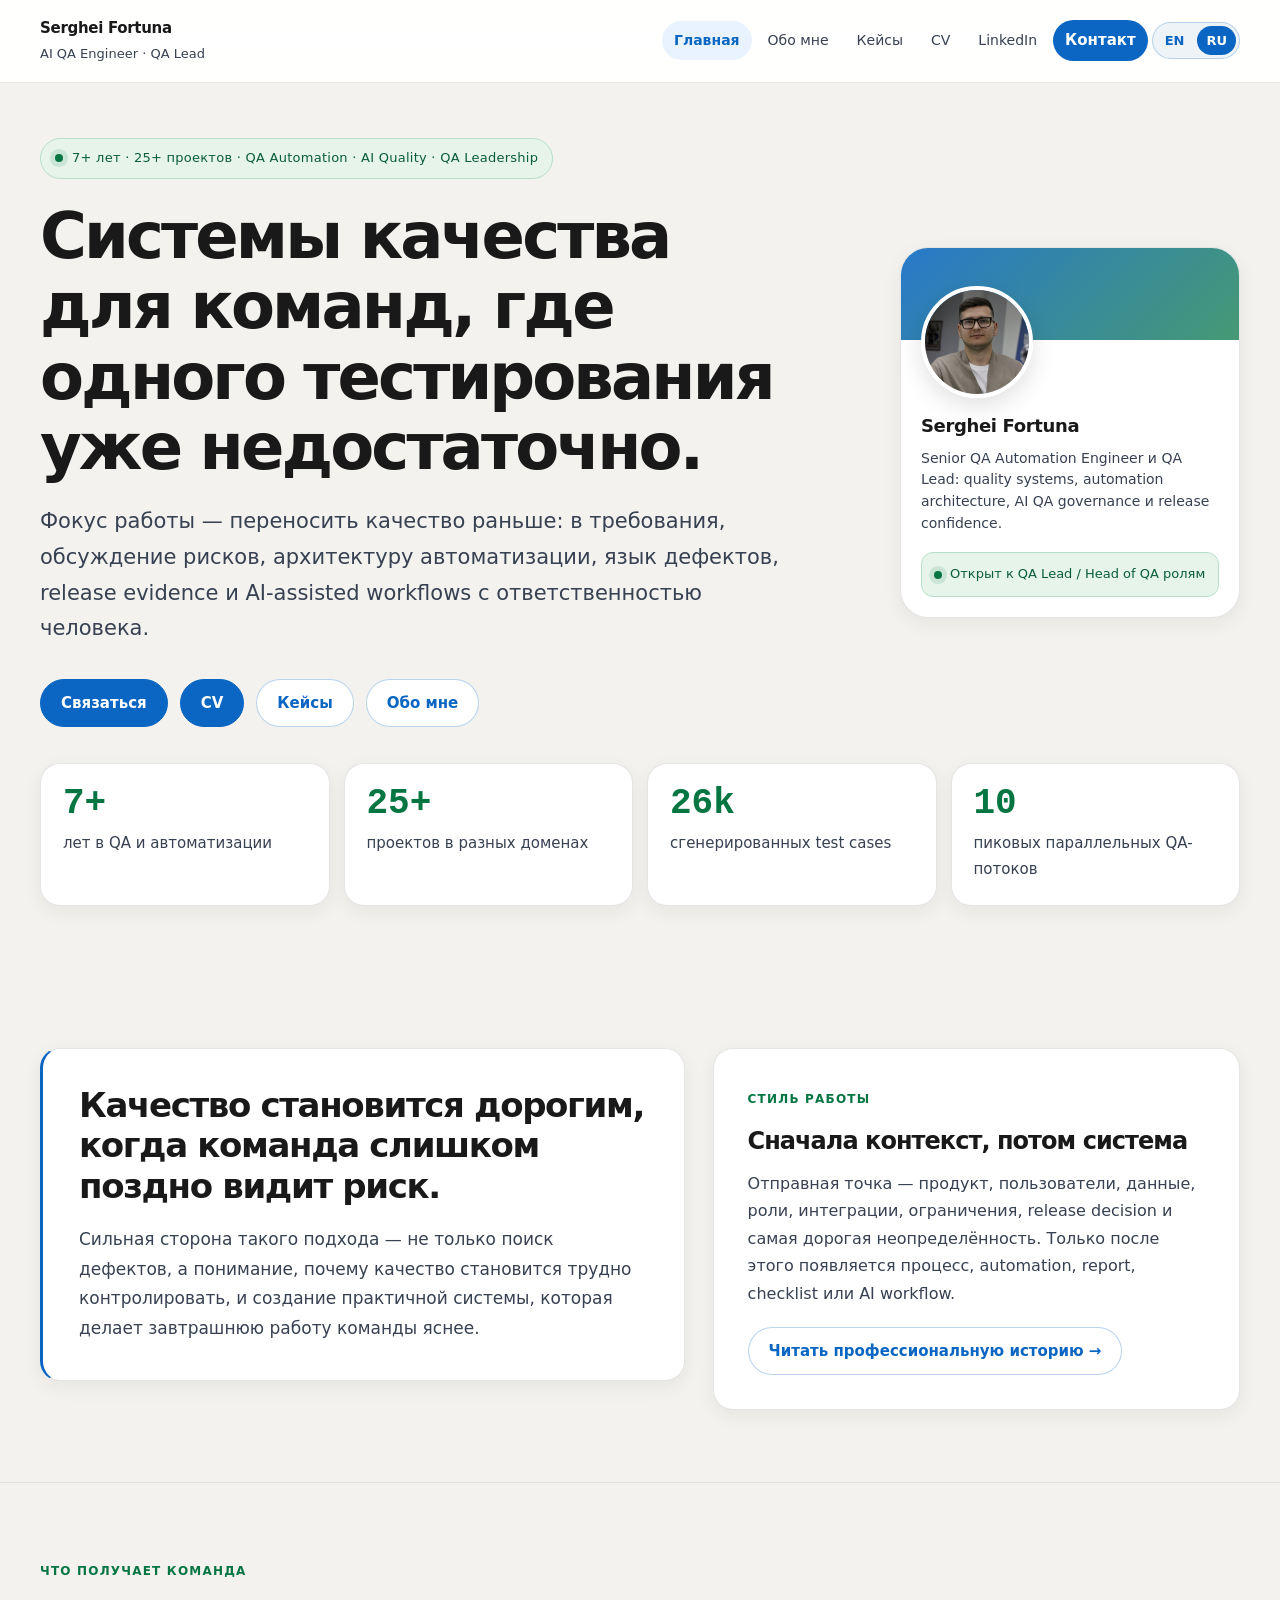
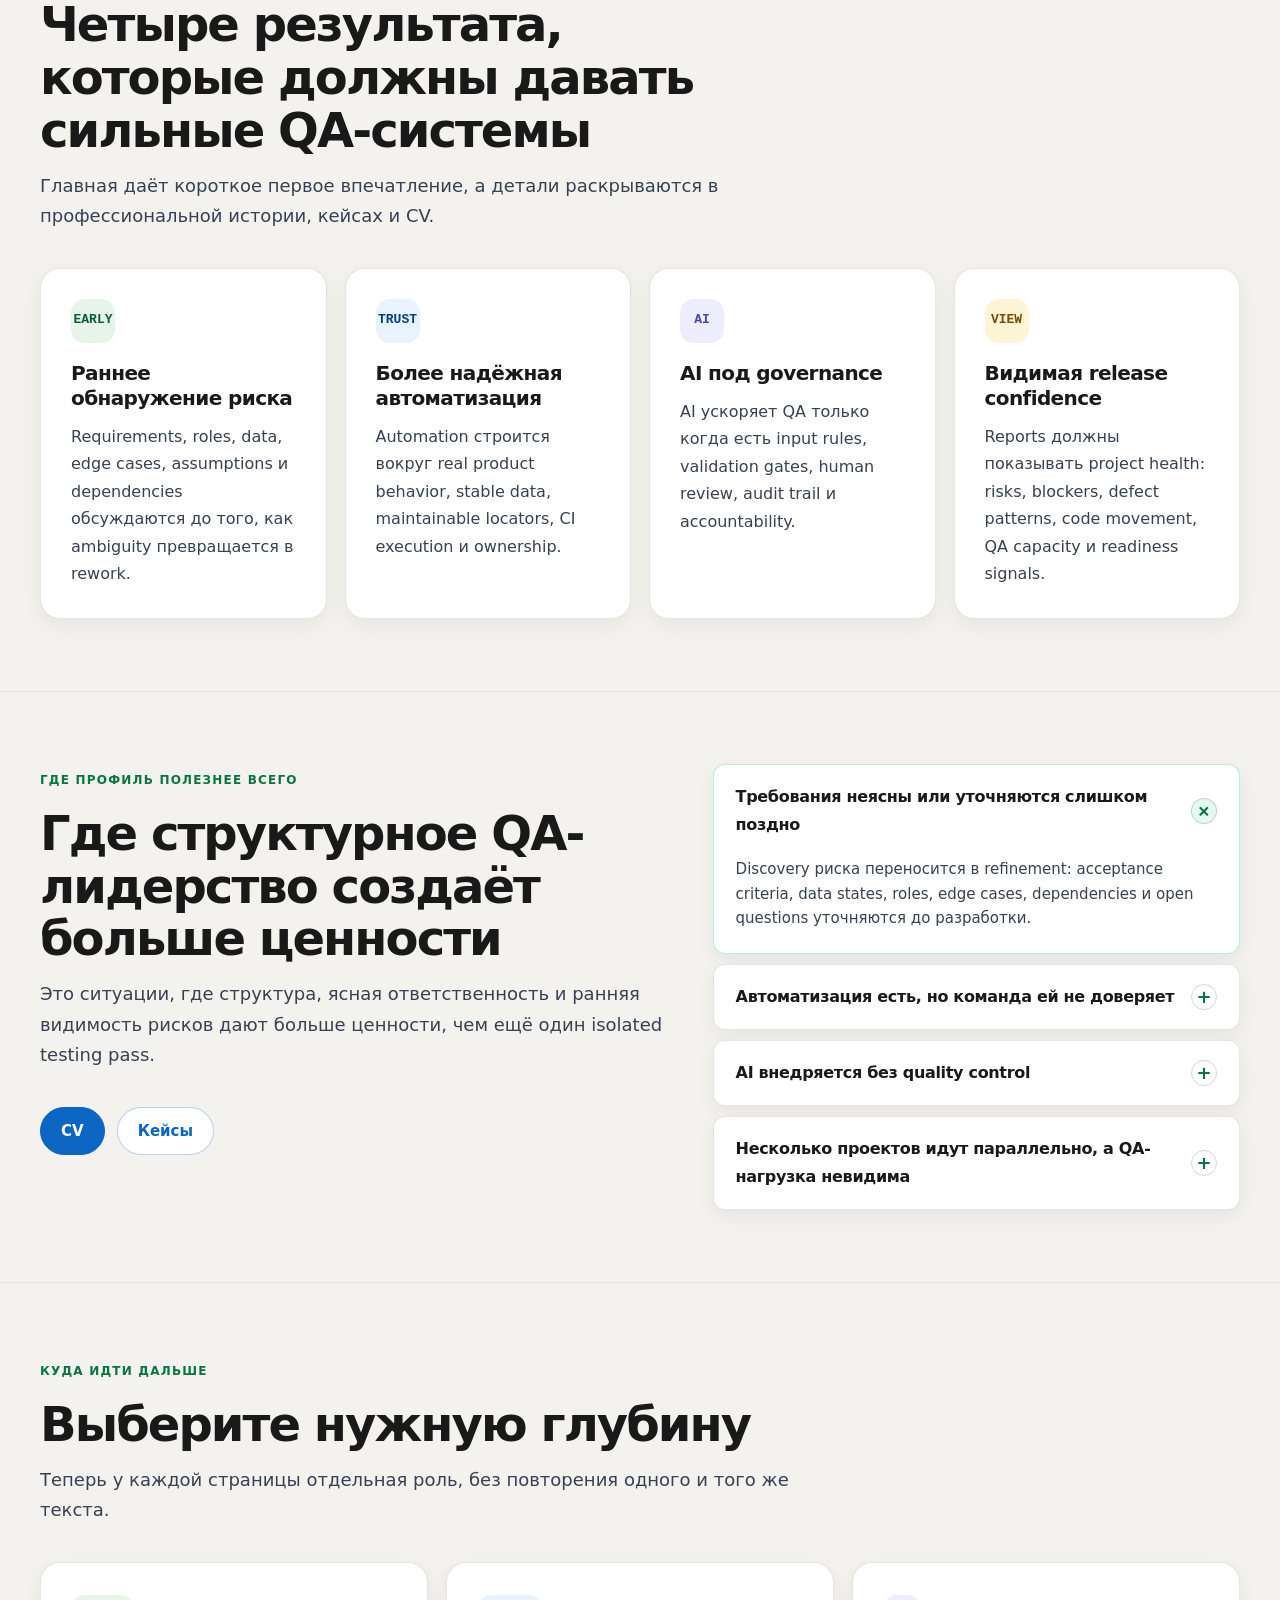
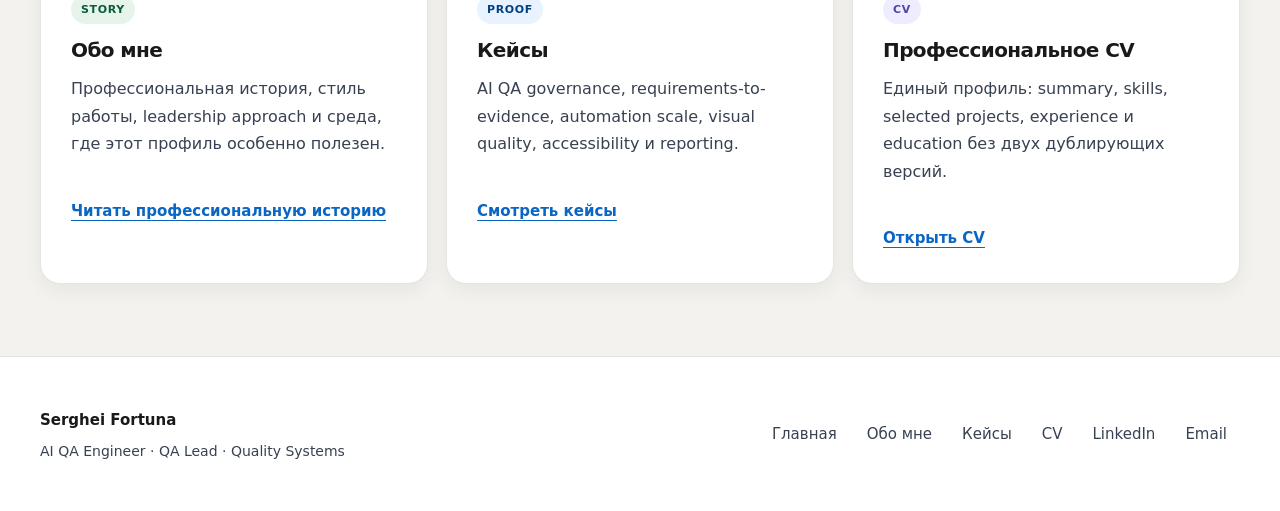
==== docs/ru/index.html @ b63b80f4 "Update portfolio tone and localization Co-authored-by: Cursor <cursoragent@cursor.com>" ====
<!doctype html>
<html lang="ru">
<head>
  <meta charset="utf-8">
  <meta name="viewport" content="width=device-width, initial-scale=1">
  <title>Сергей Фортуна — QA Systems, Automation & AI Quality</title>
  <meta name="description" content="Senior QA Engineer и QA Lead, который строит системы качества: требования, автоматизация, AI QA governance и release confidence.">
  <link rel="canonical" href="https://kiritoqa.github.io/sf_kit/ru/">
  <link rel="alternate" hreflang="en" href="https://kiritoqa.github.io/sf_kit/">
  <link rel="alternate" hreflang="ru" href="https://kiritoqa.github.io/sf_kit/ru/">
  <link rel="alternate" hreflang="x-default" href="https://kiritoqa.github.io/sf_kit/">
  <link rel="stylesheet" href="../styles.css">
</head>
<body>

<nav class="nav">
  <div class="wrap nav-inner">
    <a class="brand" href="index.html">
      <strong>Serghei Fortuna</strong>
      <span>AI QA Engineer · QA Lead</span>
    </a>
    <div class="nav-links">
      <a href="index.html" class="active">Главная</a>
      <a href="about.html">Обо мне</a>
      <a href="evidence.html">Кейсы</a>
      <a href="cv.html">CV</a>
      <a href="https://www.linkedin.com/in/sergey-fortuna-11864a1a2" target="_blank" rel="noopener">LinkedIn</a>
      <a href="about.html#contact" class="nav-cta">Контакт</a>
      <span class="language-switch" aria-label="Language switch"><a href="../index.html">EN</a><span class="active-lang">RU</span></span>
    </div>
  </div>
</nav>

<main>
  <header class="hero">
    <div class="wrap hero-grid">
      <div>
        <div class="eyebrow"><span class="dot"></span>7+ лет · 25+ проектов · QA Automation · AI Quality · QA Leadership</div>
        <h1>Системы качества для команд, где одного тестирования уже недостаточно.</h1>
        <p class="lead">Фокус работы — переносить качество раньше: в требования, обсуждение рисков, архитектуру автоматизации, язык дефектов, release evidence и AI-assisted workflows с ответственностью человека.</p>
        <div class="hero-actions">
          <a class="btn btn-primary" href="about.html#contact">Связаться</a>
          <a class="btn btn-sky" href="cv.html">CV</a>
          <a class="btn" href="evidence.html">Кейсы</a>
          <a class="btn" href="about.html">Обо мне</a>
        </div>
      </div>
      <aside>
        <div class="profile-card">
          <img src="../assets/profile.png" alt="Serghei Fortuna — QA Lead">
          <div class="profile-meta">
            <strong>Serghei Fortuna</strong>
            <p>Senior QA Automation Engineer и QA Lead: quality systems, automation architecture, AI QA governance и release confidence.</p>
            <div class="profile-availability"><span class="dot"></span>Открыт к QA Lead / Head of QA ролям</div>
          </div>
        </div>
      </aside>
    </div>
    <div class="wrap metrics-bar" aria-label="Career facts">
      <div class="metric"><div class="metric-num">7+</div><div class="metric-label">лет в QA и автоматизации</div></div>
      <div class="metric"><div class="metric-num">25+</div><div class="metric-label">проектов в разных доменах</div></div>
      <div class="metric"><div class="metric-num">26k</div><div class="metric-label">сгенерированных test cases</div></div>
      <div class="metric"><div class="metric-num">10</div><div class="metric-label">пиковых параллельных QA-потоков</div></div>
    </div>
  </header>

  <section>
    <div class="wrap two-col">
      <div class="quote-block">
        <p class="quote-text">Качество становится дорогим, когда команда слишком поздно видит риск.</p>
        <p class="quote-sub">Сильная сторона такого подхода — не только поиск дефектов, а понимание, почему качество становится трудно контролировать, и создание практичной системы, которая делает завтрашнюю работу команды яснее.</p>
      </div>
      <div class="panel">
        <div class="section-label">Стиль работы</div>
        <h3>Сначала контекст, потом система</h3>
        <p>Отправная точка — продукт, пользователи, данные, роли, интеграции, ограничения, release decision и самая дорогая неопределённость. Только после этого появляется процесс, automation, report, checklist или AI workflow.</p>
        <div style="margin-top:20px"><a class="btn btn-ghost" href="about.html">Читать профессиональную историю →</a></div>
      </div>
    </div>
  </section>

  <section>
    <div class="wrap">
      <div class="section-head"><div class="section-label">Что получает команда</div><h2>Четыре результата, которые должны давать сильные QA-системы</h2><p>Главная даёт короткое первое впечатление, а детали раскрываются в профессиональной истории, кейсах и CV.</p></div>
      <div class="grid-4">
        <article class="card"><div class="card-icon icon-green">EARLY</div><h3>Раннее обнаружение риска</h3><p>Requirements, roles, data, edge cases, assumptions и dependencies обсуждаются до того, как ambiguity превращается в rework.</p></article>
        <article class="card"><div class="card-icon icon-sky">TRUST</div><h3>Более надёжная автоматизация</h3><p>Automation строится вокруг real product behavior, stable data, maintainable locators, CI execution и ownership.</p></article>
        <article class="card"><div class="card-icon icon-violet">AI</div><h3>AI под governance</h3><p>AI ускоряет QA только когда есть input rules, validation gates, human review, audit trail и accountability.</p></article>
        <article class="card"><div class="card-icon icon-amber">VIEW</div><h3>Видимая release confidence</h3><p>Reports должны показывать project health: risks, blockers, defect patterns, code movement, QA capacity и readiness signals.</p></article>
      </div>
    </div>
  </section>

  <section>
    <div class="wrap two-col">
      <div><div class="section-head"><div class="section-label">Где профиль полезнее всего</div><h2>Где структурное QA-лидерство создаёт больше ценности</h2><p>Это ситуации, где структура, ясная ответственность и ранняя видимость рисков дают больше ценности, чем ещё один isolated testing pass.</p></div><div class="hero-actions"><a class="btn btn-primary" href="cv.html">CV</a><a class="btn" href="evidence.html">Кейсы</a></div></div>
      <div class="accordion">
        <div class="accordion-item open"><button class="accordion-trigger" type="button"><span>Требования неясны или уточняются слишком поздно</span><span class="acc-icon">+</span></button><div class="accordion-content">Discovery риска переносится в refinement: acceptance criteria, data states, roles, edge cases, dependencies и open questions уточняются до разработки.</div></div>
        <div class="accordion-item"><button class="accordion-trigger" type="button"><span>Автоматизация есть, но команда ей не доверяет</span><span class="acc-icon">+</span></button><div class="accordion-content">Анализируются architecture, locators, data, environments, CI, failure triage, ownership и связь тестов с реальным поведением продукта.</div></div>
        <div class="accordion-item"><button class="accordion-trigger" type="button"><span>AI внедряется без quality control</span><span class="acc-icon">+</span></button><div class="accordion-content">Вокруг AI-generated QA artifacts добавляются input rules, validation gates, prompt patterns, human review, escalation rules и ownership.</div></div>
        <div class="accordion-item"><button class="accordion-trigger" type="button"><span>Несколько проектов идут параллельно, а QA-нагрузка невидима</span><span class="acc-icon">+</span></button><div class="accordion-content">Agency и multi-project environments сформировали подход к workload visibility, shared standards, reporting и risk prioritization.</div></div>
      </div>
    </div>
  </section>

  <section>
    <div class="wrap">
      <div class="section-head"><div class="section-label">Куда идти дальше</div><h2>Выберите нужную глубину</h2><p>Теперь у каждой страницы отдельная роль, без повторения одного и того же текста.</p></div>
      <div class="grid-3">
        <article class="card"><div class="tag tag-green" style="margin-bottom:14px">Story</div><h3>Обо мне</h3><p>Профессиональная история, стиль работы, leadership approach и среда, где этот профиль особенно полезен.</p><div style="margin-top:18px"><a class="text-link" href="about.html">Читать профессиональную историю</a></div></article>
        <article class="card"><div class="tag tag-sky" style="margin-bottom:14px">Proof</div><h3>Кейсы</h3><p>AI QA governance, requirements-to-evidence, automation scale, visual quality, accessibility и reporting.</p><div style="margin-top:18px"><a class="text-link" href="evidence.html">Смотреть кейсы</a></div></article>
        <article class="card"><div class="tag tag-violet" style="margin-bottom:14px">CV</div><h3>Профессиональное CV</h3><p>Единый профиль: summary, skills, selected projects, experience и education без двух дублирующих версий.</p><div style="margin-top:18px"><a class="text-link" href="cv.html">Открыть CV</a></div></article>
      </div>
    </div>
  </section>
</main>


<footer class="footer">
  <div class="wrap footer-inner">
    <div class="footer-brand"><strong>Serghei Fortuna</strong><p>AI QA Engineer · QA Lead · Quality Systems</p></div>
    <nav class="footer-links">
      <a href="index.html">Главная</a>
      <a href="about.html">Обо мне</a>
      <a href="evidence.html">Кейсы</a>
      <a href="cv.html">CV</a>
      <a href="https://www.linkedin.com/in/sergey-fortuna-11864a1a2" target="_blank" rel="noopener">LinkedIn</a>
      <a href="about.html#contact">Email</a>
    </nav>
  </div>
</footer>

<script src="../site.js"></script>
</body>
</html>
---- docs/styles.css ----
/* ============================================================
   Design System — Serghei Fortuna QA Portfolio
   Palette: Deep navy · Emerald (quality) · Sky (automation)
            Violet (AI) · Amber (risk)
   ============================================================ */

:root {
  --bg:          #060c18;
  --surface-0:   #090f1c;
  --surface-1:   #0d1526;
  --surface-2:   #121d32;
  --surface-3:   #192740;
  --surface-card: rgba(13,21,38,0.7);

  --text:        #f8fafc;
  --text-2:      #cbd5e1;
  --text-3:      #e2e8f0;

  --green:       #34d399;
  --green-glow:  rgba(16,185,129,.18);
  --sky:         #67d5ff;
  --sky-glow:    rgba(56,189,248,.14);
  --violet:      #a5b4fc;
  --violet-glow: rgba(129,140,248,.14);
  --amber:       #fcd34d;

  --border:      rgba(255,255,255,.07);
  --border-2:    rgba(255,255,255,.13);
  --border-3:    rgba(255,255,255,.22);

  --max:    1200px;
  --r:      20px;
  --r-sm:   12px;
  --r-xs:   8px;
  --shadow: 0 24px 80px rgba(0,0,0,.4);
  --shadow-sm: 0 8px 32px rgba(0,0,0,.28);

  --font: Inter, ui-sans-serif, system-ui, -apple-system, BlinkMacSystemFont, 'Segoe UI', sans-serif;
  --mono: 'JetBrains Mono', 'Fira Code', 'Cascadia Code', ui-monospace, monospace;
}

/* ─── Reset ──────────────────────────────────────────────── */
*, *::before, *::after { box-sizing: border-box; }
html { scroll-behavior: smooth; }

body {
  margin: 0;
  font-family: var(--font);
  font-size: 17px;
  line-height: 1.75;
  color: var(--text);
  background:
    radial-gradient(ellipse 80% 50% at 0% 0%, rgba(16,185,129,.1) 0%, transparent 60%),
    radial-gradient(ellipse 60% 40% at 100% 10%, rgba(56,189,248,.08) 0%, transparent 55%),
    radial-gradient(ellipse 50% 50% at 50% 100%, rgba(129,140,248,.06) 0%, transparent 50%),
    var(--bg);
  background-attachment: fixed;
}

a { color: inherit; text-decoration: none; }
a:focus-visible, button:focus-visible { outline: 3px solid var(--sky); outline-offset: 3px; }
button, input, textarea { font: inherit; }
img { display: block; max-width: 100%; }
p { margin: 0; }

/* ─── Layout ─────────────────────────────────────────────── */
.wrap {
  width: min(100% - 40px, var(--max));
  margin: 0 auto;
}

/* ─── Nav ────────────────────────────────────────────────── */
.nav {
  position: sticky;
  top: 0;
  z-index: 200;
  border-bottom: 1px solid var(--border);
  background: rgba(6,12,24,.82);
  backdrop-filter: blur(20px);
  -webkit-backdrop-filter: blur(20px);
}
.nav-inner {
  display: flex;
  align-items: center;
  justify-content: space-between;
  gap: 20px;
  padding: 15px 0;
}
.brand { display: grid; gap: 2px; }
.brand strong { font-size: 15px; letter-spacing: -.02em; }
.brand span { color: var(--text-2); font-size: 13px; }

.nav-links {
  display: flex;
  align-items: center;
  flex-wrap: wrap;
  gap: 4px;
  font-size: 14px;
}
.nav-links a {
  padding: 7px 12px;
  border-radius: 999px;
  color: var(--text-2);
  transition: color .15s, background .15s;
}
.nav-links a:hover { color: var(--text); background: rgba(255,255,255,.06); }
.nav-links a.active { color: var(--text); background: rgba(255,255,255,.08); }
.nav-links a.nav-cta,
.nav-links a.nav-cta:visited {
  color: #03110c;
  background: var(--green);
}
.nav-links a.nav-cta:hover {
  color: #03110c;
  background: #6ee7b7;
}
.nav-cta {
  padding: 8px 16px;
  border-radius: 999px;
  color: #03110c;
  background: var(--green);
  font-weight: 700;
  font-size: 15px;
  transition: opacity .15s, transform .15s;
}
.nav-cta:hover { transform: translateY(-1px); }

/* ─── Hero ───────────────────────────────────────────────── */
.hero { padding: 80px 0 70px; }
.hero-grid {
  display: grid;
  grid-template-columns: 1fr 340px;
  gap: 48px;
  align-items: start;
}
.eyebrow {
  display: inline-flex;
  align-items: center;
  gap: 9px;
  margin-bottom: 22px;
  padding: 8px 14px;
  border: 1px solid rgba(16,185,129,.28);
  border-radius: 999px;
  color: #a7f3d0;
  background: rgba(16,185,129,.08);
  font-size: 13px;
  letter-spacing: .02em;
}
.dot {
  width: 8px;
  height: 8px;
  border-radius: 50%;
  background: var(--green);
  box-shadow: 0 0 0 5px rgba(16,185,129,.18);
  flex-shrink: 0;
}

h1, h2, h3, h4 { margin: 0; line-height: 1.1; letter-spacing: -.04em; }
h1 { font-size: clamp(42px, 5vw, 68px); max-width: 820px; text-wrap: balance; }
h2 { font-size: clamp(32px, 4vw, 48px); text-wrap: balance; }
h3 { font-size: 24px; text-wrap: balance; }
h4 { font-size: 16px; letter-spacing: -.01em; }

.lead {
  margin-top: 22px;
  color: #dbe6f6;
  font-size: clamp(18px, 1.8vw, 21px);
  max-width: 760px;
  line-height: 1.7;
}

.hero-actions {
  display: flex;
  flex-wrap: wrap;
  gap: 12px;
  margin-top: 32px;
}

/* ─── Buttons ────────────────────────────────────────────── */
.btn {
  display: inline-flex;
  align-items: center;
  justify-content: center;
  gap: 8px;
  min-height: 48px;
  padding: 0 20px;
  border: 1px solid var(--border-2);
  border-radius: 999px;
  color: var(--text);
  background: rgba(255,255,255,.05);
  cursor: pointer;
  font-weight: 700;
  font-size: 15px;
  transition: transform .18s, border-color .18s, background .18s;
}
.btn:hover { transform: translateY(-1px); border-color: var(--border-3); }
.btn-primary {
  color: var(--bg);
  border-color: transparent;
  background: var(--green);
}
.btn-primary:hover { background: #0fa374; }
.btn-sky {
  color: var(--bg);
  border-color: transparent;
  background: var(--sky);
}
.btn-sky:hover { background: #2cb6f0; }
.btn-ghost { background: transparent; }

/* ─── Profile card ───────────────────────────────────────── */
.profile-card {
  position: relative;
  padding: 14px;
  border: 1px solid var(--border-2);
  border-radius: 28px;
  background: linear-gradient(160deg, rgba(16,185,129,.1), rgba(56,189,248,.06));
  box-shadow: var(--shadow);
}
.profile-card img {
  width: 100%;
  aspect-ratio: 1 / 1.08;
  object-fit: cover;
  border-radius: 20px;
  filter: saturate(.92) contrast(1.03);
}
.profile-meta {
  padding: 16px 4px 4px;
  display: grid;
  gap: 6px;
}
.profile-meta strong { font-size: 18px; letter-spacing: -.02em; }
.profile-meta p { color: var(--text-2); font-size: 14px; line-height: 1.55; }
.profile-availability {
  display: flex;
  align-items: center;
  gap: 8px;
  margin-top: 12px;
  padding: 10px 12px;
  border: 1px solid rgba(16,185,129,.22);
  border-radius: var(--r-sm);
  background: rgba(16,185,129,.07);
  color: #a7f3d0;
  font-size: 13px;
}

/* ─── Metrics ────────────────────────────────────────────── */
.metrics-bar {
  display: grid;
  grid-template-columns: repeat(4, 1fr);
  gap: 14px;
  margin-top: 52px;
}
.metric {
  padding: 22px;
  border: 1px solid var(--border);
  border-radius: var(--r);
  background: var(--surface-card);
  backdrop-filter: blur(8px);
}
.metric-num {
  font-family: var(--mono);
  font-size: 36px;
  line-height: 1;
  color: var(--green);
  font-weight: 700;
}
.metric-label {
  margin-top: 8px;
  color: var(--text-2);
  font-size: 15px;
}

/* ─── Sections ───────────────────────────────────────────── */
.section { padding: 80px 0; border-top: 1px solid var(--border); }
.section-head { max-width: 820px; margin-bottom: 36px; }
.section-head h2 { margin-bottom: 14px; }
.section-head p { color: #d7e0f0; font-size: 18px; line-height: 1.7; max-width: 760px; }

.section-label {
  display: inline-flex;
  align-items: center;
  gap: 7px;
  margin-bottom: 16px;
  font-size: 12px;
  font-weight: 800;
  letter-spacing: .1em;
  text-transform: uppercase;
  color: var(--green);
}

/* ─── Cards ──────────────────────────────────────────────── */
.card {
  padding: 30px;
  border: 1px solid rgba(255,255,255,.11);
  border-radius: var(--r);
  background: linear-gradient(180deg, rgba(255,255,255,.075), rgba(255,255,255,.04));
  transition: border-color .2s, transform .2s;
}
.card:hover { border-color: var(--border-2); transform: translateY(-2px); }
.card-icon {
  width: 44px;
  height: 44px;
  border-radius: 14px;
  display: grid;
  place-items: center;
  font-family: var(--mono);
  font-size: 13px;
  font-weight: 800;
  margin-bottom: 18px;
}
.icon-green { background: rgba(16,185,129,.15); color: var(--green); }
.icon-sky   { background: rgba(56,189,248,.15); color: var(--sky); }
.icon-violet{ background: rgba(129,140,248,.15); color: var(--violet); }
.icon-amber { background: rgba(251,191,36,.15);  color: var(--amber); }

.card h3 { font-size: 20px; letter-spacing: -.03em; margin-bottom: 12px; }
.card p  { color: var(--text-2); font-size: 15px; line-height: 1.6; }

/* ─── Grid helpers ───────────────────────────────────────── */
.grid-2 { display: grid; grid-template-columns: repeat(2,1fr); gap: 18px; }
.grid-3 { display: grid; grid-template-columns: repeat(3,1fr); gap: 18px; }
.grid-4 { display: grid; grid-template-columns: repeat(4,1fr); gap: 18px; }
.two-col { display: grid; grid-template-columns: 1.1fr .9fr; gap: 28px; align-items: start; }

/* ─── Tags ───────────────────────────────────────────────── */
.tag {
  display: inline-flex;
  padding: 5px 10px;
  border-radius: 999px;
  font-size: 11px;
  font-weight: 800;
  letter-spacing: .06em;
  text-transform: uppercase;
}
.tag-green  { background: rgba(16,185,129,.15);  color: #6ee7b7; }
.tag-sky    { background: rgba(56,189,248,.15);   color: #bae6fd; }
.tag-violet { background: rgba(129,140,248,.15);  color: #c7d2fe; }
.tag-amber  { background: rgba(251,191,36,.15);   color: #fde68a; }
.tag-muted  { background: rgba(255,255,255,.08);  color: var(--text-2); }

/* ─── Score badge ────────────────────────────────────────── */
.score {
  font-family: var(--mono);
  font-size: 12px;
  font-weight: 800;
  padding: 4px 10px;
  border-radius: 999px;
  background: rgba(16,185,129,.12);
  color: var(--green);
}

/* ─── Evidence cards ─────────────────────────────────────── */
#ev-grid {
  grid-template-columns: minmax(0, 920px);
  justify-content: center;
}

.ev-card {
  padding: 34px;
  border: 1px solid rgba(255,255,255,.12);
  border-radius: var(--r);
  background: #0b1425;
  box-shadow: var(--shadow-sm);
  display: flex;
  flex-direction: column;
  gap: 0;
  transition: border-color .2s, box-shadow .2s;
}
.ev-card > p, .ev-card .ev-block { max-width: 72ch; }
.ev-card:hover { border-color: rgba(16,185,129,.3); box-shadow: 0 12px 48px rgba(16,185,129,.08); }
.ev-card-top { display: flex; align-items: center; justify-content: space-between; gap: 12px; margin-bottom: 16px; }
.ev-card h3 { font-size: 26px; margin-bottom: 12px; letter-spacing: -.035em; line-height: 1.2; }
.ev-block { margin-top: 18px; padding-top: 18px; border-top: 1px solid var(--border); }
.ev-block-label {
  font-size: 12px;
  font-weight: 800;
  letter-spacing: .06em;
  text-transform: uppercase;
  color: var(--text-3);
  margin-bottom: 10px;
}
.ev-block p { color: #d1d9e8; font-size: 16px; line-height: 1.78; max-width: 68ch; }


.case-teaser {
  min-height: auto;
}
.case-teaser p {
  color: #d1d9e8;
  font-size: 16px;
  line-height: 1.72;
  max-width: 62ch;
}
.text-link {
  display: inline-flex;
  width: fit-content;
  margin-top: 22px;
  color: #a7f3d0;
  font-weight: 800;
  font-size: 15px;
  text-decoration: underline;
  text-underline-offset: 4px;
}
.text-link:hover {
  color: #d1fae5;
}

/* ─── Accordion ──────────────────────────────────────────── */
.accordion { display: grid; gap: 10px; }
.accordion-item {
  border: 1px solid var(--border);
  border-radius: var(--r-sm);
  background: rgba(255,255,255,.03);
  overflow: hidden;
  transition: border-color .2s;
}
.accordion-item.open { border-color: rgba(16,185,129,.28); }
.accordion-trigger {
  display: flex;
  width: 100%;
  align-items: center;
  justify-content: space-between;
  gap: 16px;
  padding: 18px 22px;
  border: 0;
  color: var(--text);
  background: transparent;
  cursor: pointer;
  text-align: left;
  font-size: 16px;
  font-weight: 700;
  letter-spacing: -.02em;
}
.accordion-trigger .acc-icon {
  width: 26px;
  height: 26px;
  border-radius: 50%;
  border: 1px solid var(--border-2);
  display: grid;
  place-items: center;
  color: var(--green);
  font-size: 18px;
  line-height: 1;
  flex-shrink: 0;
  transition: transform .25s, background .2s;
}
.accordion-item.open .acc-icon { transform: rotate(45deg); background: rgba(16,185,129,.1); }
.accordion-content {
  display: none;
  padding: 0 22px 22px;
  color: var(--text-2);
  font-size: 15px;
  line-height: 1.65;
}
.accordion-item.open .accordion-content { display: block; }
.acc-blocks { display: grid; gap: 12px; margin-top: 4px; }
.acc-block {
  padding: 16px;
  border: 1px solid var(--border);
  border-radius: var(--r-xs);
  background: rgba(255,255,255,.025);
}
.acc-block-title {
  font-weight: 700;
  font-size: 15px;
  color: var(--text);
  margin-bottom: 6px;
}
.acc-block-score {
  float: right;
  font-family: var(--mono);
  font-size: 12px;
  color: var(--green);
}
.acc-block p { font-size: 14px; color: var(--text-2); }

/* ─── Tabs ───────────────────────────────────────────────── */
.tab-row {
  display: flex;
  flex-wrap: wrap;
  gap: 8px;
  margin-bottom: 24px;
}
.tab-btn {
  padding: 10px 18px;
  border: 1px solid var(--border-2);
  border-radius: 999px;
  color: var(--text-2);
  background: rgba(255,255,255,.04);
  cursor: pointer;
  font-weight: 700;
  font-size: 15px;
  transition: all .18s;
}
.tab-btn.active, .tab-btn:hover { color: var(--bg); background: var(--green); border-color: transparent; }
.tab-panel { display: none; }
.tab-panel.active { display: block; }

/* ─── Filter ─────────────────────────────────────────────── */
.filter-row {
  display: flex;
  flex-wrap: wrap;
  gap: 8px;
  margin-bottom: 28px;
}
.filter-btn {
  padding: 8px 16px;
  border: 1px solid var(--border-2);
  border-radius: 999px;
  color: var(--text-2);
  background: transparent;
  cursor: pointer;
  font-size: 13px;
  font-weight: 700;
  transition: all .15s;
}
.filter-btn.active { color: var(--bg); background: var(--green); border-color: transparent; }
.filter-btn:hover { border-color: var(--border-3); color: var(--text); }

/* ─── Domain pills ───────────────────────────────────────── */
.domain-grid {
  display: flex;
  flex-wrap: wrap;
  gap: 10px;
}
.domain-pill {
  display: flex;
  align-items: center;
  gap: 8px;
  padding: 10px 16px;
  border: 1px solid var(--border-2);
  border-radius: 999px;
  font-size: 15px;
  font-weight: 700;
  transition: border-color .2s, background .2s;
  cursor: default;
}
.domain-pill:hover { border-color: rgba(16,185,129,.4); background: rgba(16,185,129,.06); }
.domain-dot { width: 8px; height: 8px; border-radius: 50%; flex-shrink: 0; }

/* ─── List ───────────────────────────────────────────────── */
.check-list { display: grid; gap: 13px; margin: 0; padding: 0; list-style: none; }
.check-list li {
  display: grid;
  grid-template-columns: 20px 1fr;
  gap: 10px;
  color: var(--text-2);
  font-size: 15px;
}
.chk { color: var(--green); font-weight: 900; line-height: 1.65; }

/* ─── Quote block ────────────────────────────────────────── */
.quote-block {
  padding: 36px;
  border: 1px solid var(--border-2);
  border-radius: var(--r);
  border-left: 3px solid var(--green);
  background: var(--surface-1);
}
.quote-text {
  font-size: clamp(22px, 2.8vw, 34px);
  font-weight: 800;
  line-height: 1.2;
  letter-spacing: -.04em;
  color: var(--text);
}
.quote-sub { margin-top: 18px; color: #d1d9e8; font-size: 17px; line-height: 1.75; }

/* ─── Panel ──────────────────────────────────────────────── */
.panel {
  padding: 34px;
  border: 1px solid rgba(255,255,255,.12);
  border-radius: var(--r);
  background: #0b1425;
}
.panel h2, .panel h3 { margin-bottom: 14px; }
.panel p { color: #d1d9e8; font-size: 16px; line-height: 1.75; }
.panel p + p { margin-top: 14px; }

/* ─── Timeline ───────────────────────────────────────────── */
.timeline { display: grid; gap: 12px; }
.timeline-item {
  display: grid;
  grid-template-columns: 110px 1fr;
  gap: 22px;
  padding: 20px;
  border: 1px solid var(--border);
  border-radius: var(--r-sm);
  background: rgba(255,255,255,.03);
}
.timeline-year {
  font-family: var(--mono);
  font-size: 13px;
  font-weight: 700;
  color: var(--green);
  padding-top: 2px;
}
.timeline-item h4 { margin-bottom: 6px; }
.timeline-item p { color: var(--text-2); font-size: 14px; line-height: 1.6; }

/* ─── CV-specific ────────────────────────────────────────── */
.cv-layout {
  display: grid;
  grid-template-columns: 280px 1fr;
  gap: 28px;
  align-items: start;
}
.side-panel {
  position: sticky;
  top: 90px;
  padding: 24px;
  border: 1px solid var(--border);
  border-radius: var(--r);
  background: var(--surface-1);
}
.side-panel h3 { margin-bottom: 16px; font-size: 18px; }
.cv-block {
  padding: 28px;
  border: 1px solid rgba(255,255,255,.10);
  border-radius: var(--r);
  background: rgba(255,255,255,.04);
  margin-bottom: 16px;
}
.cv-block:last-child { margin-bottom: 0; }
.cv-block h3 { font-size: 20px; margin-bottom: 14px; }
.cv-block h4 { font-size: 16px; margin-bottom: 10px; color: var(--sky); }
.cv-block p, .cv-block li { color: #d1d9e8; font-size: 16px; line-height: 1.75; }
.cv-block ul { margin: 10px 0 0; padding-left: 20px; }
.cv-block ul li + li { margin-top: 7px; }
.cv-block .job-meta {
  display: flex;
  align-items: center;
  gap: 12px;
  margin-bottom: 14px;
  font-size: 15px;
  color: var(--text-2);
}
.cv-block .job-meta span { background: rgba(255,255,255,.07); padding: 4px 10px; border-radius: 999px; }

/* ─── Tech stack pills ───────────────────────────────────── */
.stack-grid {
  display: flex;
  flex-wrap: wrap;
  gap: 8px;
  margin-top: 14px;
}
.stack-pill {
  padding: 6px 13px;
  border: 1px solid var(--border-2);
  border-radius: 999px;
  font-size: 13px;
  font-weight: 700;
  color: var(--text-2);
  background: rgba(255,255,255,.04);
}

/* ─── Highlight numbers ──────────────────────────────────── */
.hl { color: var(--green); font-family: var(--mono); font-weight: 800; }

/* ─── Modal ──────────────────────────────────────────────── */
.modal {
  position: fixed;
  inset: 0;
  z-index: 500;
  display: none;
  align-items: center;
  justify-content: center;
  padding: 24px;
  background: rgba(0,0,0,.72);
  backdrop-filter: blur(4px);
}
.modal.open { display: flex; }
.modal-card {
  width: min(720px, 100%);
  max-height: min(820px, 88vh);
  overflow: auto;
  padding: 32px;
  border: 1px solid var(--border-2);
  border-radius: 26px;
  background: var(--surface-2);
  box-shadow: var(--shadow);
}
.modal-top {
  display: flex;
  align-items: flex-start;
  justify-content: space-between;
  gap: 16px;
  margin-bottom: 20px;
}
.modal-close {
  width: 36px;
  height: 36px;
  border: 1px solid var(--border-2);
  border-radius: 50%;
  background: rgba(255,255,255,.06);
  color: var(--text);
  cursor: pointer;
  font-size: 18px;
  display: grid;
  place-items: center;
  flex-shrink: 0;
}

/* ─── Footer ─────────────────────────────────────────────── */
.footer {
  padding: 48px 0;
  border-top: 1px solid var(--border);
}
.footer-inner {
  display: flex;
  flex-wrap: wrap;
  align-items: center;
  justify-content: space-between;
  gap: 18px;
}
.footer-brand strong { font-size: 15px; }
.footer-brand p { color: var(--text-2); font-size: 14px; margin-top: 4px; }
.footer-links {
  display: flex;
  flex-wrap: wrap;
  gap: 4px;
}
.footer-links a {
  padding: 7px 13px;
  border-radius: 999px;
  color: #c4d0e5;
  font-size: 15px;
  transition: color .15s, background .15s;
}
.footer-links a:hover { color: var(--text); background: rgba(255,255,255,.06); }

/* ─── Page header (inner pages) ──────────────────────────── */
.page-hero { padding: 64px 0 52px; }
.page-hero h1 { font-size: clamp(36px, 5vw, 64px); }

/* ─── Responsive ─────────────────────────────────────────── */
@media (max-width: 960px) {
  .hero-grid, .two-col, .cv-layout { grid-template-columns: 1fr; }
  .profile-card { max-width: 380px; }
  .side-panel { position: static; }
  .metrics-bar, .grid-4 { grid-template-columns: repeat(2, 1fr); }
  .grid-3 { grid-template-columns: repeat(2, 1fr); }
}

@media (max-width: 640px) {
  .wrap { width: min(100% - 28px, var(--max)); }
  .hero { padding: 52px 0 52px; }
  .section { padding: 60px 0; }
  .metrics-bar, .grid-2, .grid-3, .grid-4 { grid-template-columns: 1fr; }
  .timeline-item { grid-template-columns: 1fr; gap: 8px; }
  .nav-inner { flex-direction: column; align-items: flex-start; gap: 10px; }
  .nav-links { gap: 2px; }
  h1 { letter-spacing: -.03em; }
}

@media print {
  .nav, .hero-actions, .footer { display: none; }
  body { background: #fff; color: #111; }
  .card, .panel, .ev-card, .cv-block { border-color: #ddd; background: #fff; box-shadow: none; }
  .text-2, .text-3, .card p, .panel p, .ev-block p, .check-list li { color: #444; }
}

/* ============================================================
   LinkedIn-Inspired Professional Theme
   Goal: profile-like trust, fast scanning, high readability.
   ============================================================ */

:root {
  --bg: #f3f2ef;
  --surface-0: #f3f2ef;
  --surface-1: #ffffff;
  --surface-2: #ffffff;
  --surface-3: #eef3f8;
  --surface-card: #ffffff;
  --text: #191919;
  --text-2: #4b5563;
  --text-3: #6b7280;
  --green: #057642;
  --sky: #0a66c2;
  --violet: #6b5bd6;
  --amber: #b7791f;
  --border: rgba(0, 0, 0, .10);
  --border-2: rgba(0, 0, 0, .16);
  --border-3: rgba(10, 102, 194, .35);
  --shadow: 0 14px 40px rgba(0, 0, 0, .08);
  --shadow-sm: 0 6px 20px rgba(0, 0, 0, .06);
}

body {
  color: var(--text);
  background: var(--bg);
  background-attachment: scroll;
}

a:focus-visible,
button:focus-visible {
  outline: 3px solid #0a66c2;
  outline-offset: 3px;
}

.nav {
  background: rgba(255, 255, 255, .94);
  border-bottom: 1px solid var(--border);
  box-shadow: 0 1px 0 rgba(0, 0, 0, .04);
}

.brand strong,
.footer-brand strong {
  color: var(--text);
}

.brand span,
.footer-brand p,
.nav-links a,
.footer-links a {
  color: #374151;
}

.nav-links a:hover,
.footer-links a:hover {
  color: #0a66c2;
  background: #eef3f8;
}

.nav-links a.active {
  color: #0a66c2;
  background: #e8f3ff;
  font-weight: 800;
}

.nav-links a.nav-cta,
.nav-links a.nav-cta:visited,
.nav-cta {
  color: #ffffff;
  background: #0a66c2;
  box-shadow: none;
}

.nav-links a.nav-cta:hover,
.nav-cta:hover {
  color: #ffffff;
  background: #004182;
}

.hero,
.page-hero {
  padding-top: 56px;
}

.eyebrow {
  color: #0a5c3d;
  background: #e6f4ea;
  border-color: #b7dfc8;
}

.dot {
  background: var(--green);
  box-shadow: 0 0 0 5px rgba(5, 118, 66, .12);
}

h1,
h2,
h3,
h4 {
  color: var(--text);
}

h1 {
  font-size: clamp(40px, 5vw, 64px);
  letter-spacing: -.045em;
}

.lead,
.section-head p,
.quote-sub,
.profile-meta p,
.metric-label,
.card p,
.panel p,
.ev-block p,
.check-list li,
.timeline-item p,
.cv-block p,
.cv-block li {
  color: #374151;
}

.btn {
  color: #0a66c2;
  background: #ffffff;
  border-color: rgba(10, 102, 194, .28);
  box-shadow: none;
}

.btn:hover {
  color: #004182;
  background: #eef3f8;
  border-color: rgba(10, 102, 194, .45);
}

.btn-primary,
.btn-sky {
  color: #ffffff;
  background: #0a66c2;
  border-color: #0a66c2;
}

.btn-primary:hover,
.btn-sky:hover {
  color: #ffffff;
  background: #004182;
  border-color: #004182;
}

.btn-ghost {
  background: #ffffff;
}

.profile-card {
  position: relative;
  overflow: hidden;
  padding: 0 20px 20px;
  border: 1px solid var(--border);
  background: #ffffff;
  box-shadow: var(--shadow-sm);
}

.profile-card::before {
  content: "";
  display: block;
  height: 92px;
  margin: 0 -20px 0;
  background:
    linear-gradient(135deg, rgba(10, 102, 194, .88), rgba(5, 118, 66, .74)),
    radial-gradient(circle at 85% 20%, rgba(255, 255, 255, .5), transparent 28%);
}

.profile-card img {
  width: 112px;
  height: 112px;
  aspect-ratio: 1;
  object-fit: cover;
  margin-top: -54px;
  border: 4px solid #ffffff;
  border-radius: 50%;
  box-shadow: 0 8px 24px rgba(0, 0, 0, .12);
}

.profile-meta {
  padding: 12px 0 0;
}

.profile-availability {
  color: #0a5c3d;
  background: #e6f4ea;
  border-color: #b7dfc8;
}

.metric,
.card,
.panel,
.ev-card,
.cv-block,
.side-panel,
.quote-block,
.timeline-item,
.accordion-item {
  background: #ffffff;
  border-color: var(--border);
  box-shadow: var(--shadow-sm);
}

.card,
.panel,
.ev-card,
.cv-block {
  background: #ffffff;
}

.card:hover,
.ev-card:hover {
  border-color: rgba(10, 102, 194, .24);
  box-shadow: 0 12px 32px rgba(0, 0, 0, .08);
}

.metric-num,
.hl,
.score,
.section-label,
.text-link,
.chk {
  color: var(--green);
}

.quote-block {
  border-left-color: #0a66c2;
}

.quote-text {
  color: var(--text);
}

.domain-pill,
.stack-pill,
.filter-btn,
.tab-btn {
  color: #374151;
  background: #ffffff;
  border-color: var(--border);
}

.domain-pill:hover,
.filter-btn:hover,
.tab-btn:hover {
  color: #0a66c2;
  background: #eef3f8;
  border-color: rgba(10, 102, 194, .28);
}

.filter-btn.active,
.tab-btn.active {
  color: #ffffff;
  background: #0a66c2;
  border-color: #0a66c2;
}

.tag-green {
  color: #0a5c3d;
  background: #e6f4ea;
}

.tag-sky {
  color: #004182;
  background: #e8f3ff;
}

.tag-violet {
  color: #4f46a5;
  background: #eeecff;
}

.tag-amber {
  color: #7a4a00;
  background: #fff4d6;
}

.tag-muted {
  color: #374151;
  background: #f3f4f6;
}

.score {
  background: #e6f4ea;
}

.ev-card {
  background: #ffffff;
}

.ev-block {
  border-top-color: rgba(0, 0, 0, .09);
}

.ev-block-label {
  color: #6b7280;
}

.case-teaser p,
.ev-block p {
  color: #374151;
}

.text-link {
  color: #0a66c2;
}

.text-link:hover {
  color: #004182;
}

.accordion-trigger {
  color: var(--text);
}

.accordion-content,
.acc-block p {
  color: #374151;
}

.acc-block {
  background: #f8fafc;
  border-color: var(--border);
}

.footer {
  background: #ffffff;
  border-top-color: var(--border);
}

main > section {
  padding: 72px 0;
}

main > section + section {
  border-top: 1px solid rgba(0, 0, 0, .07);
}

.hero-grid {
  align-items: center;
}

.metrics-bar {
  margin-top: 36px;
}

.section-head {
  max-width: 780px;
}

.card h3,
.ev-card h3,
.panel h3,
.cv-block h3 {
  line-height: 1.25;
}

.card p,
.panel p {
  font-size: 16px;
  line-height: 1.72;
}

.icon-green {
  color: #0a5c3d;
  background: #e6f4ea;
}

.icon-sky {
  color: #004182;
  background: #e8f3ff;
}

.icon-violet {
  color: #4f46a5;
  background: #eeecff;
}

.icon-amber {
  color: #7a4a00;
  background: #fff4d6;
}

.modal-panel {
  color: var(--text);
  background: #ffffff;
}

.modal-close {
  color: var(--text);
  background: #ffffff;
}

.language-switch {
  display: inline-flex;
  align-items: center;
  gap: 4px;
  padding: 3px;
  border: 1px solid rgba(10, 102, 194, .24);
  border-radius: 999px;
  background: #eef3f8;
  color: #0a66c2;
  font-size: 13px;
  font-weight: 800;
  line-height: 1;
}

.language-switch a,
.language-switch .active-lang {
  min-width: 32px;
  padding: 8px 9px;
  border-radius: 999px;
  text-align: center;
}

.language-switch a {
  color: #0a66c2;
}

.language-switch a:hover {
  color: #004182;
  background: rgba(255, 255, 255, .75);
}

.language-switch .active-lang {
  color: #ffffff;
  background: #0a66c2;
}

@media (max-width: 640px) {
  .nav-inner {
    background: transparent;
  }

  h1 {
    font-size: clamp(36px, 11vw, 48px);
  }

  main > section {
    padding: 56px 0;
  }

  .language-switch {
    margin-top: 4px;
  }
}
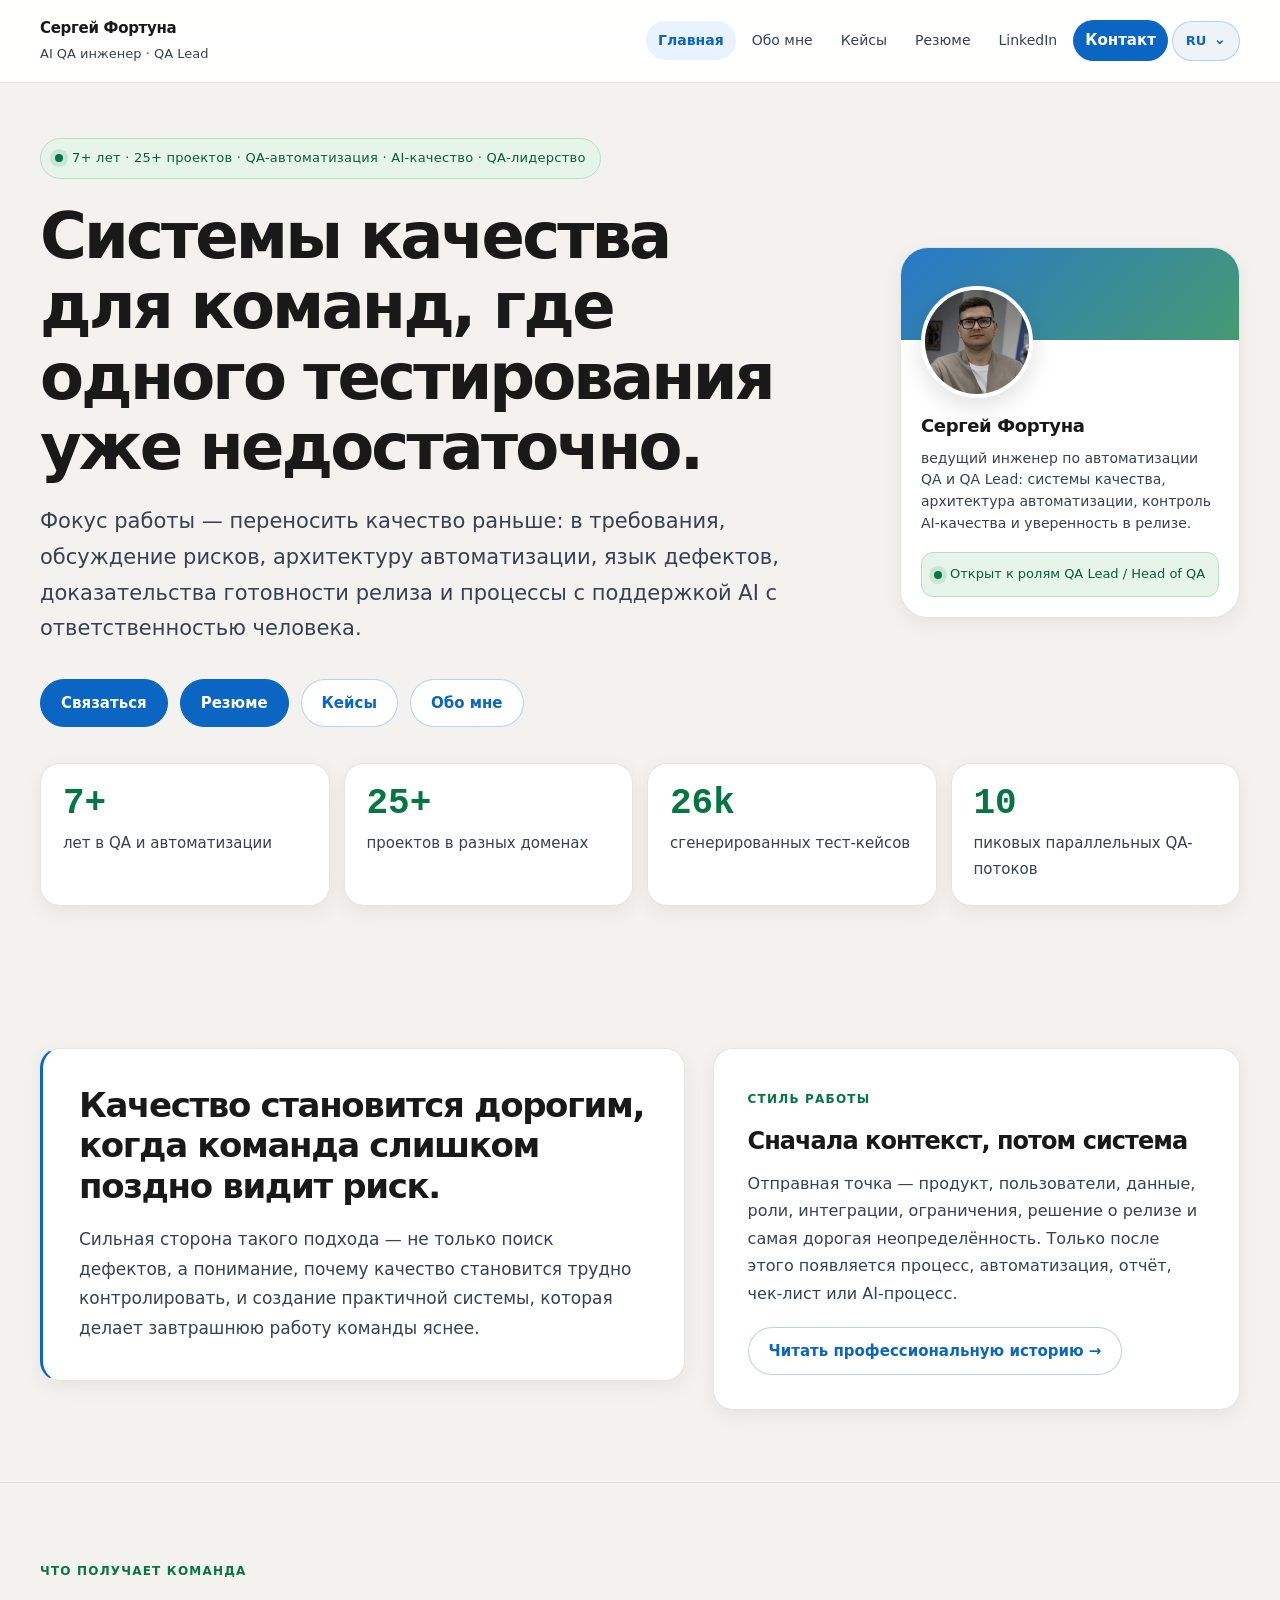
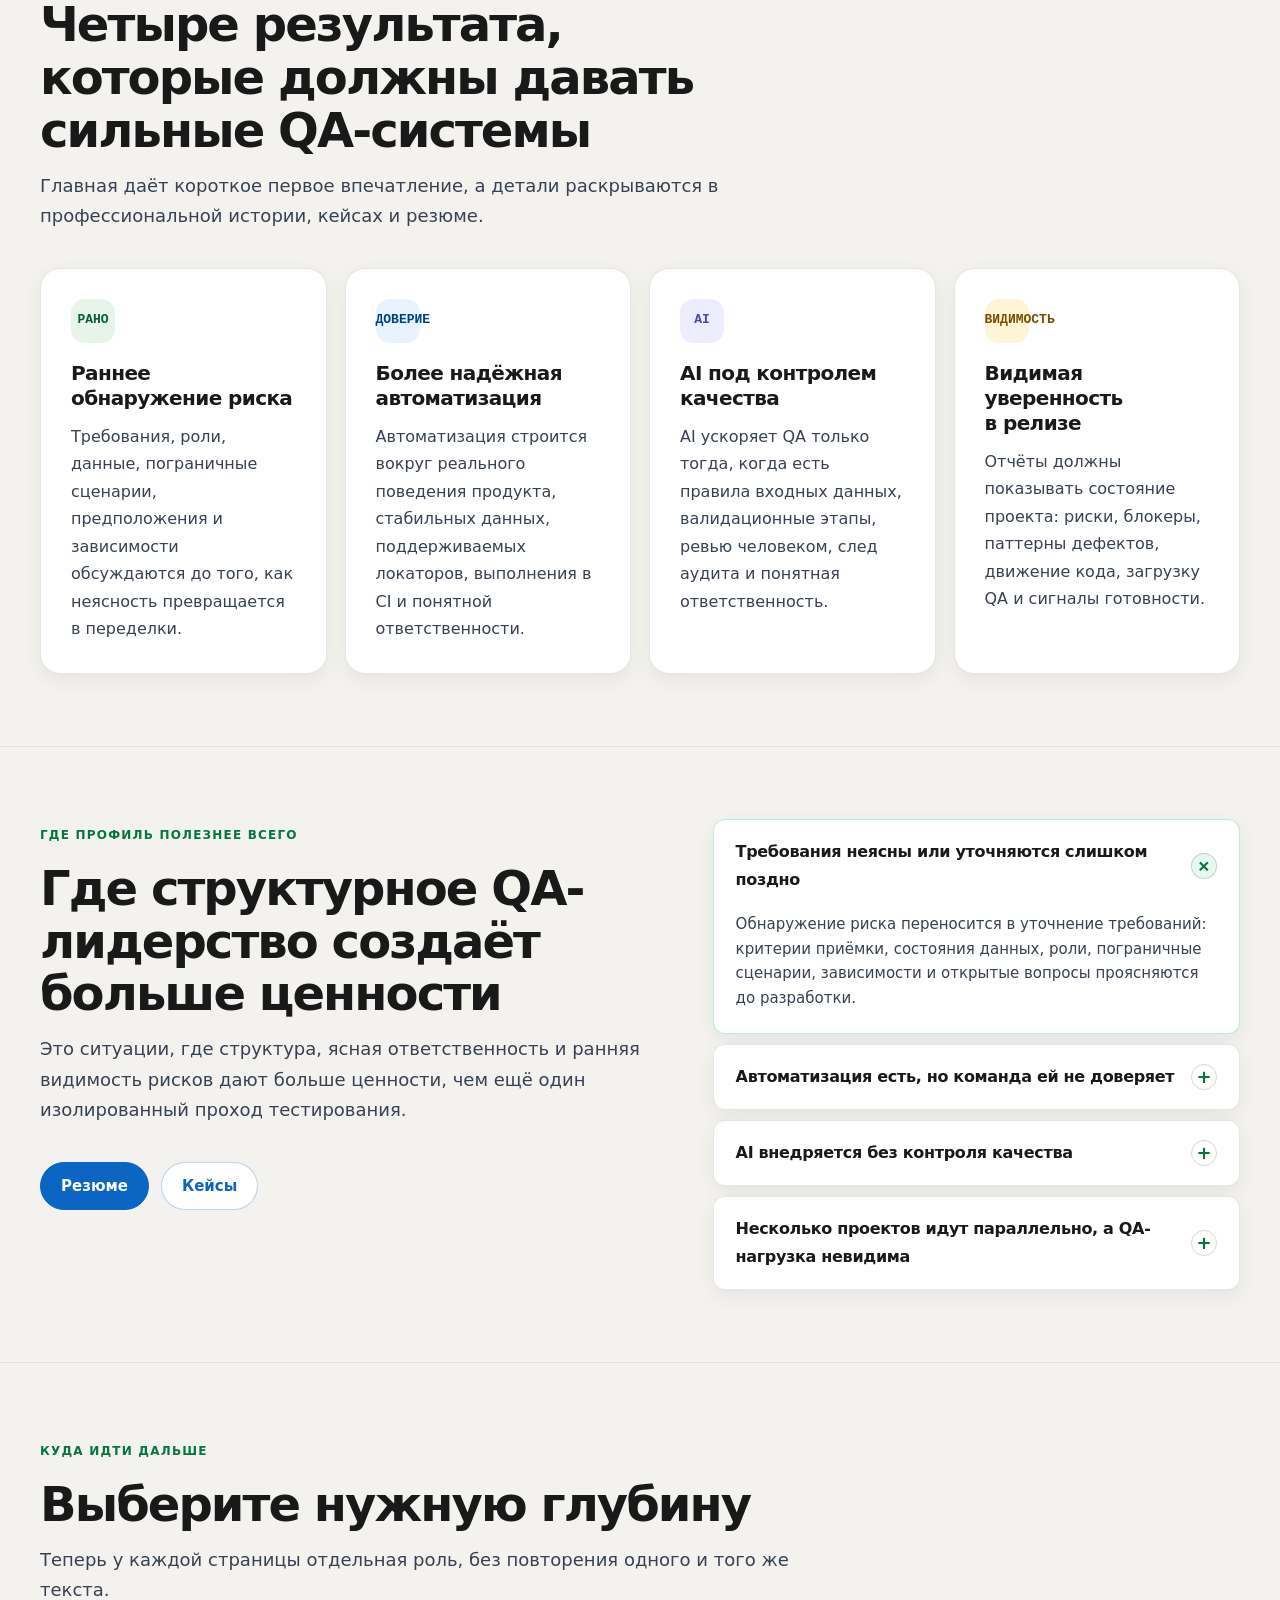
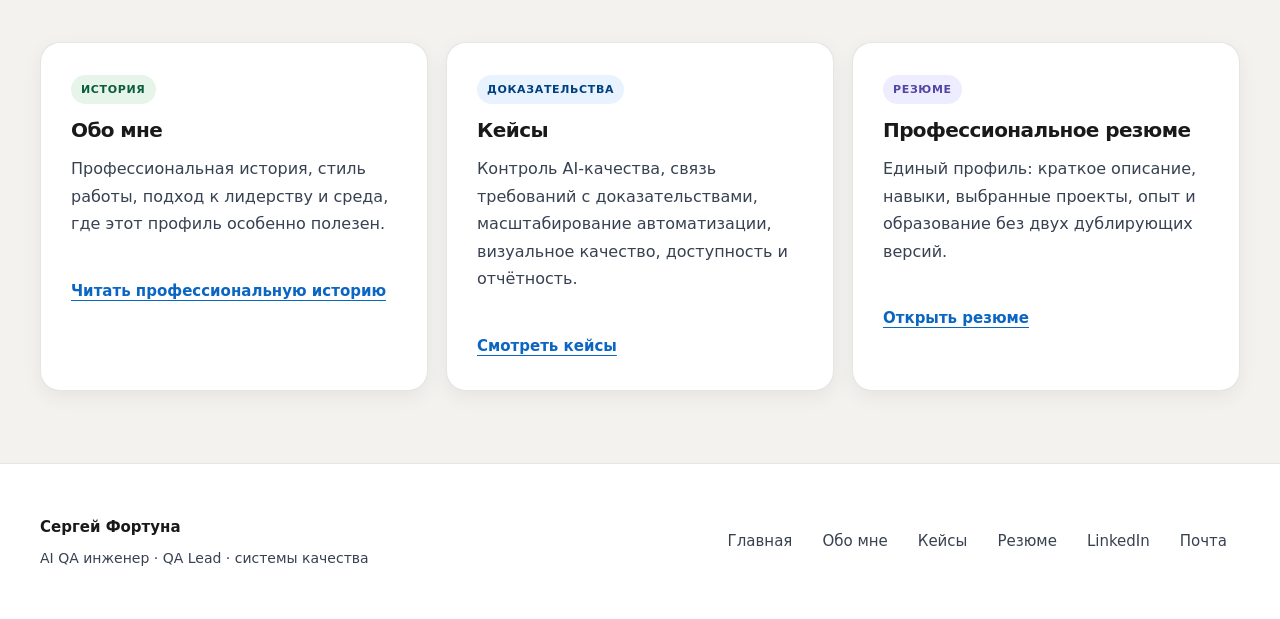
==== commit 1c62f5c2: "Site: RU copy pass, story layout on About, language dropdown and mobile nav - Tighten Russian mirror" ====
--- a/docs/ru/index.html
+++ b/docs/ru/index.html
@@ -3,8 +3,8 @@
 <head>
   <meta charset="utf-8">
   <meta name="viewport" content="width=device-width, initial-scale=1">
-  <title>Сергей Фортуна — QA Systems, Automation & AI Quality</title>
-  <meta name="description" content="Senior QA Engineer и QA Lead, который строит системы качества: требования, автоматизация, AI QA governance и release confidence.">
+  <title>Сергей Фортуна — системы качества, автоматизация и AI-качество</title>
+  <meta name="description" content="Senior инженер QA и QA Lead, который строит системы качества: требования, автоматизация, контроль AI-качества и уверенность в релизе.">
   <link rel="canonical" href="https://kiritoqa.github.io/sf_kit/ru/">
   <link rel="alternate" hreflang="en" href="https://kiritoqa.github.io/sf_kit/">
   <link rel="alternate" hreflang="ru" href="https://kiritoqa.github.io/sf_kit/ru/">
@@ -16,17 +16,30 @@
 <nav class="nav">
   <div class="wrap nav-inner">
     <a class="brand" href="index.html">
-      <strong>Serghei Fortuna</strong>
-      <span>AI QA Engineer · QA Lead</span>
+      <strong>Сергей Фортуна</strong>
+      <span>AI QA инженер · QA Lead</span>
     </a>
-    <div class="nav-links">
-      <a href="index.html" class="active">Главная</a>
-      <a href="about.html">Обо мне</a>
-      <a href="evidence.html">Кейсы</a>
-      <a href="cv.html">CV</a>
-      <a href="https://www.linkedin.com/in/sergey-fortuna-11864a1a2" target="_blank" rel="noopener">LinkedIn</a>
-      <a href="about.html#contact" class="nav-cta">Контакт</a>
-      <span class="language-switch" aria-label="Language switch"><a href="../index.html">EN</a><span class="active-lang">RU</span></span>
+    <button class="nav-toggle" type="button" aria-controls="primary-navigation" aria-expanded="false" aria-label="Открыть меню навигации">
+      <span></span>
+      <span></span>
+      <span></span>
+    </button>
+    <div class="nav-links" id="primary-navigation">
+      <a href="index.html" class="active" aria-label="Текущая страница: главная портфолио">Главная</a>
+      <a href="about.html" aria-label="Прочитать профессиональную историю Сергея Фортуны">Обо мне</a>
+      <a href="evidence.html" aria-label="Прочитать QA-кейсы Сергея Фортуны">Кейсы</a>
+      <a href="cv.html" aria-label="Открыть резюме Сергея Фортуны">Резюме</a>
+      <a href="https://www.linkedin.com/in/sergey-fortuna-11864a1a2" target="_blank" rel="noopener" aria-label="Открыть профиль Сергея Фортуны в LinkedIn">LinkedIn</a>
+      <a href="about.html#contact" class="nav-cta" aria-label="Открыть раздел контактов">Контакт</a>
+      <div class="language-dropdown">
+        <button class="language-toggle" type="button" aria-haspopup="true" aria-expanded="false" aria-label="Выбор языка">
+          <span>RU</span><span class="lang-chevron" aria-hidden="true">⌄</span>
+        </button>
+        <div class="language-menu" role="menu">
+          <a href="index.html" class="active-lang" role="menuitem">Русский</a>
+          <a href="../index.html" role="menuitem">Английский</a>
+        </div>
+      </div>
     </div>
   </div>
 </nav>
@@ -35,23 +48,23 @@
   <header class="hero">
     <div class="wrap hero-grid">
       <div>
-        <div class="eyebrow"><span class="dot"></span>7+ лет · 25+ проектов · QA Automation · AI Quality · QA Leadership</div>
+        <div class="eyebrow"><span class="dot"></span>7+ лет · 25+ проектов · QA-автоматизация · AI-качество · QA-лидерство</div>
         <h1>Системы качества для команд, где одного тестирования уже недостаточно.</h1>
-        <p class="lead">Фокус работы — переносить качество раньше: в требования, обсуждение рисков, архитектуру автоматизации, язык дефектов, release evidence и AI-assisted workflows с ответственностью человека.</p>
+        <p class="lead">Фокус работы — переносить качество раньше: в требования, обсуждение рисков, архитектуру автоматизации, язык дефектов, доказательства готовности релиза и процессы с поддержкой AI с ответственностью человека.</p>
         <div class="hero-actions">
           <a class="btn btn-primary" href="about.html#contact">Связаться</a>
-          <a class="btn btn-sky" href="cv.html">CV</a>
+          <a class="btn btn-sky" href="cv.html">Резюме</a>
           <a class="btn" href="evidence.html">Кейсы</a>
           <a class="btn" href="about.html">Обо мне</a>
         </div>
       </div>
       <aside>
         <div class="profile-card">
-          <img src="../assets/profile.png" alt="Serghei Fortuna — QA Lead">
+          <img src="../assets/profile.png" alt="Сергей Фортуна — QA Lead">
           <div class="profile-meta">
-            <strong>Serghei Fortuna</strong>
-            <p>Senior QA Automation Engineer и QA Lead: quality systems, automation architecture, AI QA governance и release confidence.</p>
-            <div class="profile-availability"><span class="dot"></span>Открыт к QA Lead / Head of QA ролям</div>
+            <strong>Сергей Фортуна</strong>
+            <p>ведущий инженер по автоматизации QA и QA Lead: системы качества, архитектура автоматизации, контроль AI-качества и уверенность в релизе.</p>
+            <div class="profile-availability"><span class="dot"></span>Открыт к ролям QA Lead / Head of QA</div>
           </div>
         </div>
       </aside>
@@ -59,7 +72,7 @@
     <div class="wrap metrics-bar" aria-label="Career facts">
       <div class="metric"><div class="metric-num">7+</div><div class="metric-label">лет в QA и автоматизации</div></div>
       <div class="metric"><div class="metric-num">25+</div><div class="metric-label">проектов в разных доменах</div></div>
-      <div class="metric"><div class="metric-num">26k</div><div class="metric-label">сгенерированных test cases</div></div>
+      <div class="metric"><div class="metric-num">26k</div><div class="metric-label">сгенерированных тест-кейсов</div></div>
       <div class="metric"><div class="metric-num">10</div><div class="metric-label">пиковых параллельных QA-потоков</div></div>
     </div>
   </header>
@@ -73,7 +86,7 @@
       <div class="panel">
         <div class="section-label">Стиль работы</div>
         <h3>Сначала контекст, потом система</h3>
-        <p>Отправная точка — продукт, пользователи, данные, роли, интеграции, ограничения, release decision и самая дорогая неопределённость. Только после этого появляется процесс, automation, report, checklist или AI workflow.</p>
+        <p>Отправная точка — продукт, пользователи, данные, роли, интеграции, ограничения, решение о релизе и самая дорогая неопределённость. Только после этого появляется процесс, автоматизация, отчёт, чек-лист или AI-процесс.</p>
         <div style="margin-top:20px"><a class="btn btn-ghost" href="about.html">Читать профессиональную историю →</a></div>
       </div>
     </div>
@@ -81,24 +94,24 @@
 
   <section>
     <div class="wrap">
-      <div class="section-head"><div class="section-label">Что получает команда</div><h2>Четыре результата, которые должны давать сильные QA-системы</h2><p>Главная даёт короткое первое впечатление, а детали раскрываются в профессиональной истории, кейсах и CV.</p></div>
+      <div class="section-head"><div class="section-label">Что получает команда</div><h2>Четыре результата, которые должны давать сильные QA-системы</h2><p>Главная даёт короткое первое впечатление, а детали раскрываются в профессиональной истории, кейсах и резюме.</p></div>
       <div class="grid-4">
-        <article class="card"><div class="card-icon icon-green">EARLY</div><h3>Раннее обнаружение риска</h3><p>Requirements, roles, data, edge cases, assumptions и dependencies обсуждаются до того, как ambiguity превращается в rework.</p></article>
-        <article class="card"><div class="card-icon icon-sky">TRUST</div><h3>Более надёжная автоматизация</h3><p>Automation строится вокруг real product behavior, stable data, maintainable locators, CI execution и ownership.</p></article>
-        <article class="card"><div class="card-icon icon-violet">AI</div><h3>AI под governance</h3><p>AI ускоряет QA только когда есть input rules, validation gates, human review, audit trail и accountability.</p></article>
-        <article class="card"><div class="card-icon icon-amber">VIEW</div><h3>Видимая release confidence</h3><p>Reports должны показывать project health: risks, blockers, defect patterns, code movement, QA capacity и readiness signals.</p></article>
+        <article class="card"><div class="card-icon icon-green">РАНО</div><h3>Раннее обнаружение риска</h3><p>Требования, роли, данные, пограничные сценарии, предположения и зависимости обсуждаются до того, как неясность превращается в переделки.</p></article>
+        <article class="card"><div class="card-icon icon-sky">ДОВЕРИЕ</div><h3>Более надёжная автоматизация</h3><p>Автоматизация строится вокруг реального поведения продукта, стабильных данных, поддерживаемых локаторов, выполнения в CI и понятной ответственности.</p></article>
+        <article class="card"><div class="card-icon icon-violet">AI</div><h3>AI под контролем качества</h3><p>AI ускоряет QA только тогда, когда есть правила входных данных, валидационные этапы, ревью человеком, след аудита и понятная ответственность.</p></article>
+        <article class="card"><div class="card-icon icon-amber">ВИДИМОСТЬ</div><h3>Видимая уверенность в релизе</h3><p>Отчёты должны показывать состояние проекта: риски, блокеры, паттерны дефектов, движение кода, загрузку QA и сигналы готовности.</p></article>
       </div>
     </div>
   </section>
 
   <section>
     <div class="wrap two-col">
-      <div><div class="section-head"><div class="section-label">Где профиль полезнее всего</div><h2>Где структурное QA-лидерство создаёт больше ценности</h2><p>Это ситуации, где структура, ясная ответственность и ранняя видимость рисков дают больше ценности, чем ещё один isolated testing pass.</p></div><div class="hero-actions"><a class="btn btn-primary" href="cv.html">CV</a><a class="btn" href="evidence.html">Кейсы</a></div></div>
+      <div><div class="section-head"><div class="section-label">Где профиль полезнее всего</div><h2>Где структурное QA-лидерство создаёт больше ценности</h2><p>Это ситуации, где структура, ясная ответственность и ранняя видимость рисков дают больше ценности, чем ещё один изолированный проход тестирования.</p></div><div class="hero-actions"><a class="btn btn-primary" href="cv.html">Резюме</a><a class="btn" href="evidence.html">Кейсы</a></div></div>
       <div class="accordion">
-        <div class="accordion-item open"><button class="accordion-trigger" type="button"><span>Требования неясны или уточняются слишком поздно</span><span class="acc-icon">+</span></button><div class="accordion-content">Discovery риска переносится в refinement: acceptance criteria, data states, roles, edge cases, dependencies и open questions уточняются до разработки.</div></div>
-        <div class="accordion-item"><button class="accordion-trigger" type="button"><span>Автоматизация есть, но команда ей не доверяет</span><span class="acc-icon">+</span></button><div class="accordion-content">Анализируются architecture, locators, data, environments, CI, failure triage, ownership и связь тестов с реальным поведением продукта.</div></div>
-        <div class="accordion-item"><button class="accordion-trigger" type="button"><span>AI внедряется без quality control</span><span class="acc-icon">+</span></button><div class="accordion-content">Вокруг AI-generated QA artifacts добавляются input rules, validation gates, prompt patterns, human review, escalation rules и ownership.</div></div>
-        <div class="accordion-item"><button class="accordion-trigger" type="button"><span>Несколько проектов идут параллельно, а QA-нагрузка невидима</span><span class="acc-icon">+</span></button><div class="accordion-content">Agency и multi-project environments сформировали подход к workload visibility, shared standards, reporting и risk prioritization.</div></div>
+        <div class="accordion-item open"><button class="accordion-trigger" type="button"><span>Требования неясны или уточняются слишком поздно</span><span class="acc-icon">+</span></button><div class="accordion-content">Обнаружение риска переносится в уточнение требований: критерии приёмки, состояния данных, роли, пограничные сценарии, зависимости и открытые вопросы проясняются до разработки.</div></div>
+        <div class="accordion-item"><button class="accordion-trigger" type="button"><span>Автоматизация есть, но команда ей не доверяет</span><span class="acc-icon">+</span></button><div class="accordion-content">Анализируются архитектура, локаторы, данные, окружения, CI, разбор падений, ответственность и связь тестов с реальным поведением продукта.</div></div>
+        <div class="accordion-item"><button class="accordion-trigger" type="button"><span>AI внедряется без контроля качества</span><span class="acc-icon">+</span></button><div class="accordion-content">Вокруг AI-сгенерированных QA-артефактов добавляются правила входных данных, валидационные этапы, шаблоны промптов, ревью человеком, правила эскалации и ответственность.</div></div>
+        <div class="accordion-item"><button class="accordion-trigger" type="button"><span>Несколько проектов идут параллельно, а QA-нагрузка невидима</span><span class="acc-icon">+</span></button><div class="accordion-content">Агентская и многопроектная среда сформировали подход к видимости загрузки, общим стандартам, отчётности и приоритизации рисков.</div></div>
       </div>
     </div>
   </section>
@@ -107,9 +120,9 @@
     <div class="wrap">
       <div class="section-head"><div class="section-label">Куда идти дальше</div><h2>Выберите нужную глубину</h2><p>Теперь у каждой страницы отдельная роль, без повторения одного и того же текста.</p></div>
       <div class="grid-3">
-        <article class="card"><div class="tag tag-green" style="margin-bottom:14px">Story</div><h3>Обо мне</h3><p>Профессиональная история, стиль работы, leadership approach и среда, где этот профиль особенно полезен.</p><div style="margin-top:18px"><a class="text-link" href="about.html">Читать профессиональную историю</a></div></article>
-        <article class="card"><div class="tag tag-sky" style="margin-bottom:14px">Proof</div><h3>Кейсы</h3><p>AI QA governance, requirements-to-evidence, automation scale, visual quality, accessibility и reporting.</p><div style="margin-top:18px"><a class="text-link" href="evidence.html">Смотреть кейсы</a></div></article>
-        <article class="card"><div class="tag tag-violet" style="margin-bottom:14px">CV</div><h3>Профессиональное CV</h3><p>Единый профиль: summary, skills, selected projects, experience и education без двух дублирующих версий.</p><div style="margin-top:18px"><a class="text-link" href="cv.html">Открыть CV</a></div></article>
+        <article class="card"><div class="tag tag-green" style="margin-bottom:14px">История</div><h3>Обо мне</h3><p>Профессиональная история, стиль работы, подход к лидерству и среда, где этот профиль особенно полезен.</p><div style="margin-top:18px"><a class="text-link" href="about.html">Читать профессиональную историю</a></div></article>
+        <article class="card"><div class="tag tag-sky" style="margin-bottom:14px">Доказательства</div><h3>Кейсы</h3><p>Контроль AI-качества, связь требований с доказательствами, масштабирование автоматизации, визуальное качество, доступность и отчётность.</p><div style="margin-top:18px"><a class="text-link" href="evidence.html">Смотреть кейсы</a></div></article>
+        <article class="card"><div class="tag tag-violet" style="margin-bottom:14px">Резюме</div><h3>Профессиональное резюме</h3><p>Единый профиль: краткое описание, навыки, выбранные проекты, опыт и образование без двух дублирующих версий.</p><div style="margin-top:18px"><a class="text-link" href="cv.html">Открыть резюме</a></div></article>
       </div>
     </div>
   </section>
@@ -118,14 +131,14 @@
 
 <footer class="footer">
   <div class="wrap footer-inner">
-    <div class="footer-brand"><strong>Serghei Fortuna</strong><p>AI QA Engineer · QA Lead · Quality Systems</p></div>
+    <div class="footer-brand"><strong>Сергей Фортуна</strong><p>AI QA инженер · QA Lead · системы качества</p></div>
     <nav class="footer-links">
       <a href="index.html">Главная</a>
       <a href="about.html">Обо мне</a>
       <a href="evidence.html">Кейсы</a>
-      <a href="cv.html">CV</a>
+      <a href="cv.html">Резюме</a>
       <a href="https://www.linkedin.com/in/sergey-fortuna-11864a1a2" target="_blank" rel="noopener">LinkedIn</a>
-      <a href="about.html#contact">Email</a>
+      <a href="about.html#contact">Почта</a>
     </nav>
   </div>
 </footer>
--- a/docs/styles.css
+++ b/docs/styles.css
@@ -736,7 +736,7 @@
 
 /* ─── Responsive ─────────────────────────────────────────── */
 @media (max-width: 960px) {
-  .hero-grid, .two-col, .cv-layout { grid-template-columns: 1fr; }
+  .hero-grid, .two-col, .cv-layout, .story-layout { grid-template-columns: 1fr; }
   .profile-card { max-width: 380px; }
   .side-panel { position: static; }
   .metrics-bar, .grid-4 { grid-template-columns: repeat(2, 1fr); }
@@ -749,6 +749,9 @@
   .section { padding: 60px 0; }
   .metrics-bar, .grid-2, .grid-3, .grid-4 { grid-template-columns: 1fr; }
   .timeline-item { grid-template-columns: 1fr; gap: 8px; }
+  .story-intro, .story-card-head { padding: 24px; }
+  .story-body { padding: 0 24px 24px; }
+  .story-body p { padding-left: 22px; }
   .nav-inner { flex-direction: column; align-items: flex-start; gap: 10px; }
   .nav-links { gap: 2px; }
   h1 { letter-spacing: -.03em; }
@@ -843,6 +846,40 @@
   background: #004182;
 }
 
+.nav-toggle {
+  display: none;
+  width: 44px;
+  height: 44px;
+  place-items: center;
+  gap: 4px;
+  border: 1px solid rgba(10, 102, 194, .22);
+  border-radius: 999px;
+  background: #ffffff;
+  color: #0a66c2;
+  cursor: pointer;
+}
+
+.nav-toggle span {
+  display: block;
+  width: 18px;
+  height: 2px;
+  border-radius: 999px;
+  background: currentColor;
+  transition: transform .18s ease, opacity .18s ease;
+}
+
+.nav.open .nav-toggle span:nth-child(1) {
+  transform: translateY(6px) rotate(45deg);
+}
+
+.nav.open .nav-toggle span:nth-child(2) {
+  opacity: 0;
+}
+
+.nav.open .nav-toggle span:nth-child(3) {
+  transform: translateY(-6px) rotate(-45deg);
+}
+
 .hero,
 .page-hero {
   padding-top: 56px;
@@ -1001,6 +1038,127 @@
   color: var(--text);
 }
 
+.story-layout {
+  display: grid;
+  grid-template-columns: minmax(280px, .82fr) minmax(420px, 1.18fr);
+  gap: 32px;
+  align-items: stretch;
+}
+
+.story-intro {
+  position: relative;
+  min-height: 100%;
+  padding: 32px;
+  border: 1px solid rgba(10, 102, 194, .12);
+  border-radius: 28px;
+  background:
+    linear-gradient(180deg, rgba(232, 243, 255, .94), rgba(255, 255, 255, .78)),
+    radial-gradient(circle at 10% 0%, rgba(10, 102, 194, .16), transparent 36%);
+  box-shadow: var(--shadow-sm);
+}
+
+.story-intro h2 {
+  margin-top: 10px;
+}
+
+.story-intro p {
+  max-width: 40ch;
+  margin-top: 18px;
+  color: #374151;
+  font-size: 17px;
+  line-height: 1.72;
+}
+
+.story-signals {
+  display: grid;
+  gap: 10px;
+  margin-top: 30px;
+}
+
+.story-signals span {
+  display: inline-flex;
+  align-items: center;
+  width: fit-content;
+  min-height: 38px;
+  padding: 0 14px;
+  border: 1px solid rgba(10, 102, 194, .18);
+  border-radius: 999px;
+  color: #004182;
+  background: #ffffff;
+  font-size: 14px;
+  font-weight: 800;
+}
+
+.story-card {
+  position: relative;
+  overflow: hidden;
+  border: 1px solid rgba(10, 102, 194, .14);
+  border-radius: 28px;
+  background: #ffffff;
+  box-shadow: 0 18px 42px rgba(0, 0, 0, .08);
+}
+
+.story-card::before {
+  content: "";
+  position: absolute;
+  inset: 0 auto 0 0;
+  width: 5px;
+  background: linear-gradient(180deg, #0a66c2, #057642);
+}
+
+.story-card-head {
+  display: grid;
+  gap: 8px;
+  padding: 28px 34px 22px;
+  border-bottom: 1px solid rgba(0, 0, 0, .08);
+  background: linear-gradient(135deg, #ffffff, #f4f8fc);
+}
+
+.story-card-head span {
+  color: #0a5c3d;
+  font-size: 12px;
+  font-weight: 900;
+  letter-spacing: .08em;
+  text-transform: uppercase;
+}
+
+.story-card-head strong {
+  color: var(--text);
+  font-size: clamp(22px, 2.4vw, 30px);
+  line-height: 1.18;
+  letter-spacing: -.035em;
+}
+
+.story-body {
+  display: grid;
+  gap: 0;
+  padding: 4px 34px 32px;
+}
+
+.story-body p {
+  position: relative;
+  padding: 20px 0 20px 26px;
+  color: #374151;
+  font-size: 16px;
+  line-height: 1.78;
+}
+
+.story-body p + p {
+  border-top: 1px solid rgba(0, 0, 0, .07);
+}
+
+.story-body p::before {
+  content: "";
+  position: absolute;
+  top: 30px;
+  left: 0;
+  width: 9px;
+  height: 9px;
+  border-radius: 50%;
+  background: #0a66c2;
+  box-shadow: 0 0 0 5px rgba(10, 102, 194, .1);
+}
+
 .domain-pill,
 .stack-pill,
 .filter-btn,
@@ -1161,40 +1319,152 @@
   background: #ffffff;
 }
 
-.language-switch {
+.language-dropdown {
+  position: relative;
+}
+
+.language-toggle {
   display: inline-flex;
   align-items: center;
-  gap: 4px;
-  padding: 3px;
+  justify-content: center;
+  gap: 7px;
+  min-height: 40px;
+  padding: 0 13px;
   border: 1px solid rgba(10, 102, 194, .24);
   border-radius: 999px;
+  color: #0a66c2;
   background: #eef3f8;
+  cursor: pointer;
+  font-size: 13px;
+  font-weight: 900;
+  line-height: 1;
+}
+
+.lang-chevron {
+  transform: translateY(-1px);
+  font-size: 15px;
+}
+
+.language-menu {
+  position: absolute;
+  top: calc(100% + 8px);
+  right: 0;
+  z-index: 260;
+  display: grid;
+  min-width: 148px;
+  padding: 6px;
+  border: 1px solid rgba(0, 0, 0, .12);
+  border-radius: 14px;
+  background: #ffffff;
+  box-shadow: 0 16px 40px rgba(0, 0, 0, .12);
+  opacity: 0;
+  visibility: hidden;
+  transform: translateY(-4px);
+  transition: opacity .16s ease, transform .16s ease, visibility .16s ease;
+}
+
+.language-dropdown.open .language-menu {
+  opacity: 1;
+  visibility: visible;
+  transform: translateY(0);
+}
+
+.language-menu a {
+  display: flex;
+  align-items: center;
+  min-height: 38px;
+  padding: 0 11px;
+  border-radius: 10px;
+  color: #374151;
+  font-size: 14px;
+  font-weight: 800;
+}
+
+.language-menu a:hover {
   color: #0a66c2;
-  font-size: 13px;
-  font-weight: 800;
-  line-height: 1;
-}
-
-.language-switch a,
-.language-switch .active-lang {
-  min-width: 32px;
-  padding: 8px 9px;
-  border-radius: 999px;
-  text-align: center;
-}
-
-.language-switch a {
-  color: #0a66c2;
-}
-
-.language-switch a:hover {
-  color: #004182;
-  background: rgba(255, 255, 255, .75);
-}
-
-.language-switch .active-lang {
+  background: #eef3f8;
+}
+
+.language-menu a.active-lang {
   color: #ffffff;
   background: #0a66c2;
+}
+
+@media (max-width: 768px) {
+  .nav-inner {
+    flex-wrap: wrap;
+  }
+
+  .nav-toggle {
+    display: grid;
+  }
+
+  .nav-links {
+    display: none;
+    width: 100%;
+    padding: 12px 0 4px;
+    border-top: 1px solid rgba(0, 0, 0, .08);
+  }
+
+  .nav.open .nav-links {
+    display: grid;
+    grid-template-columns: 1fr;
+    gap: 6px;
+  }
+
+  .nav-links a,
+  .nav-links a.nav-cta,
+  .language-toggle {
+    justify-content: flex-start;
+    width: 100%;
+    min-height: 44px;
+    padding: 0 14px;
+    border-radius: 12px;
+  }
+
+  .language-dropdown {
+    width: 100%;
+  }
+
+  .language-menu {
+    position: static;
+    display: none;
+    min-width: 0;
+    margin-top: 6px;
+    box-shadow: none;
+    opacity: 1;
+    visibility: visible;
+    transform: none;
+  }
+
+  .language-dropdown.open .language-menu {
+    display: grid;
+  }
+
+  .footer {
+    padding: 34px 0;
+  }
+
+  .footer-inner {
+    align-items: flex-start;
+    gap: 20px;
+  }
+
+  .footer-links {
+    width: 100%;
+    display: grid;
+    grid-template-columns: repeat(2, minmax(0, 1fr));
+    gap: 8px;
+  }
+
+  .footer-links a {
+    min-height: 42px;
+    padding: 0 12px;
+    display: flex;
+    align-items: center;
+    border: 1px solid rgba(0, 0, 0, .08);
+    background: #ffffff;
+  }
 }
 
 @media (max-width: 640px) {
@@ -1210,7 +1480,7 @@
     padding: 56px 0;
   }
 
-  .language-switch {
-    margin-top: 4px;
-  }
-}
+  .footer-links {
+    grid-template-columns: 1fr;
+  }
+}
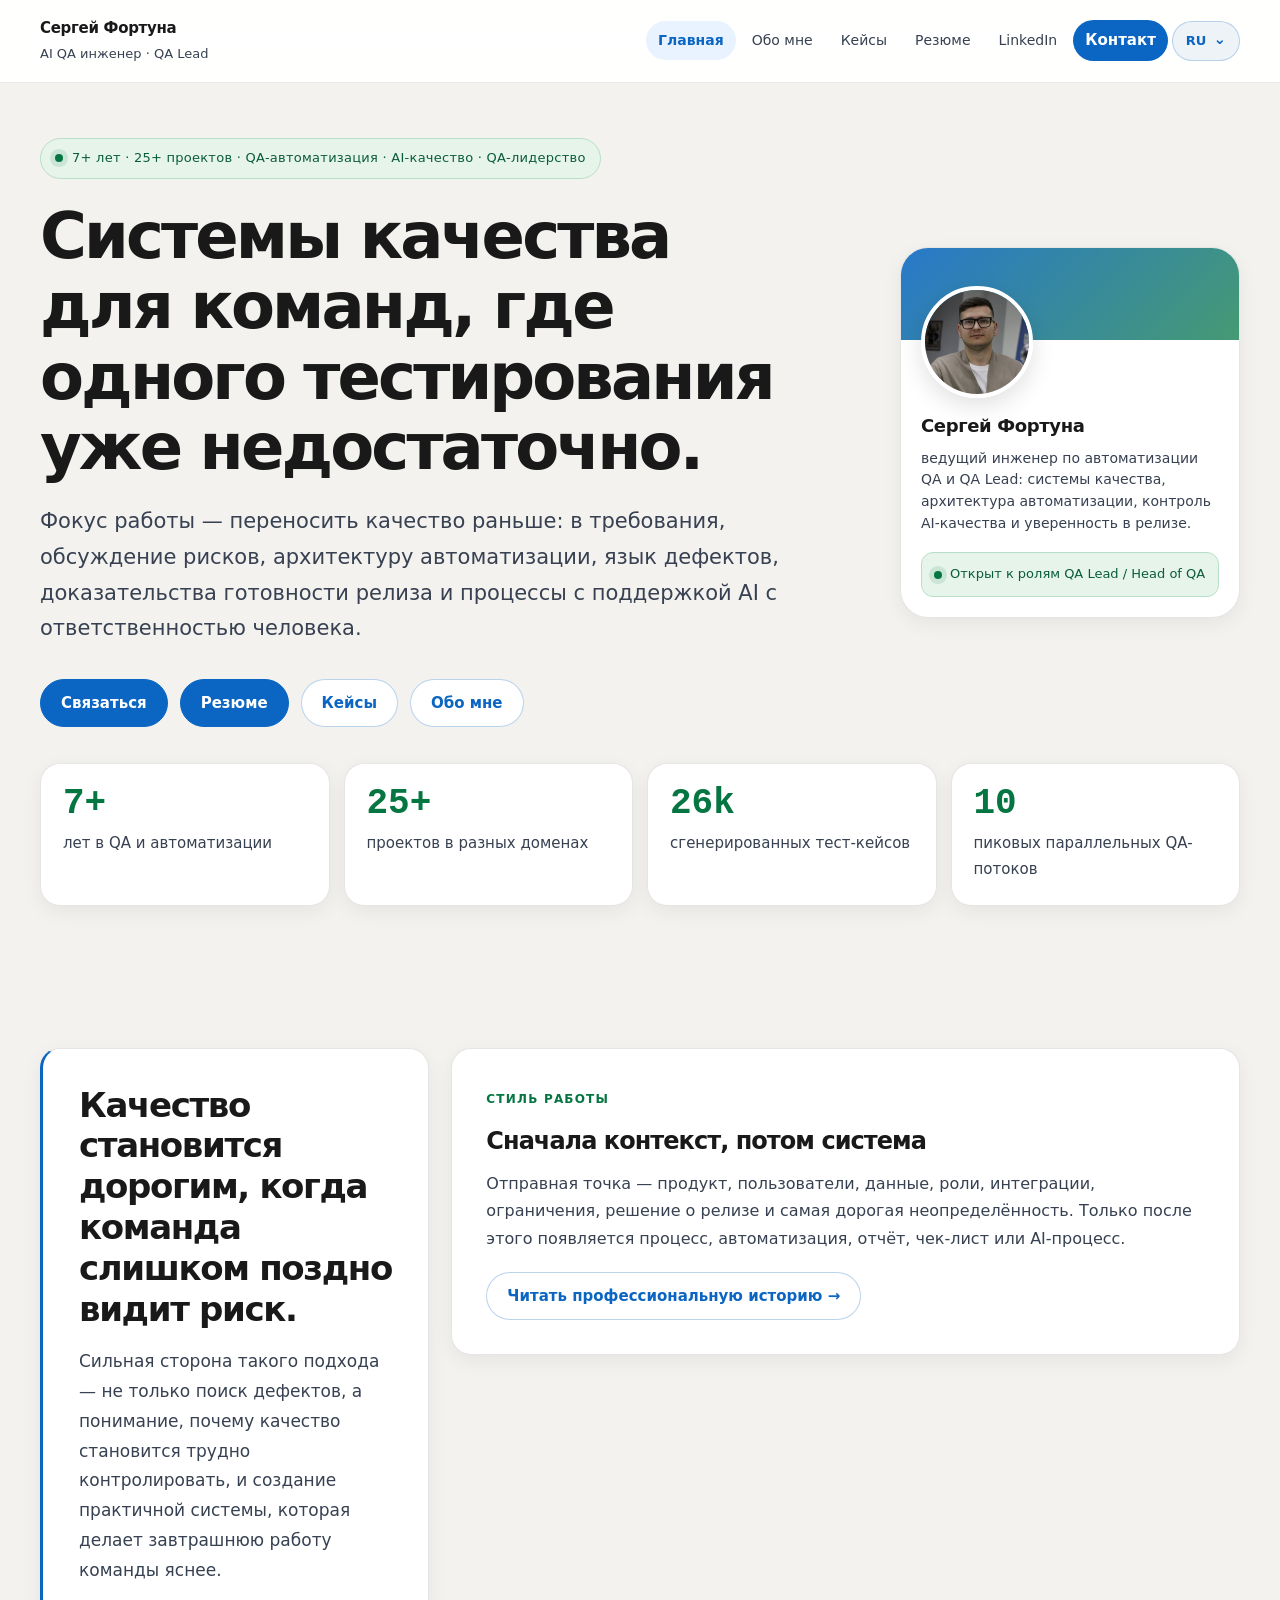
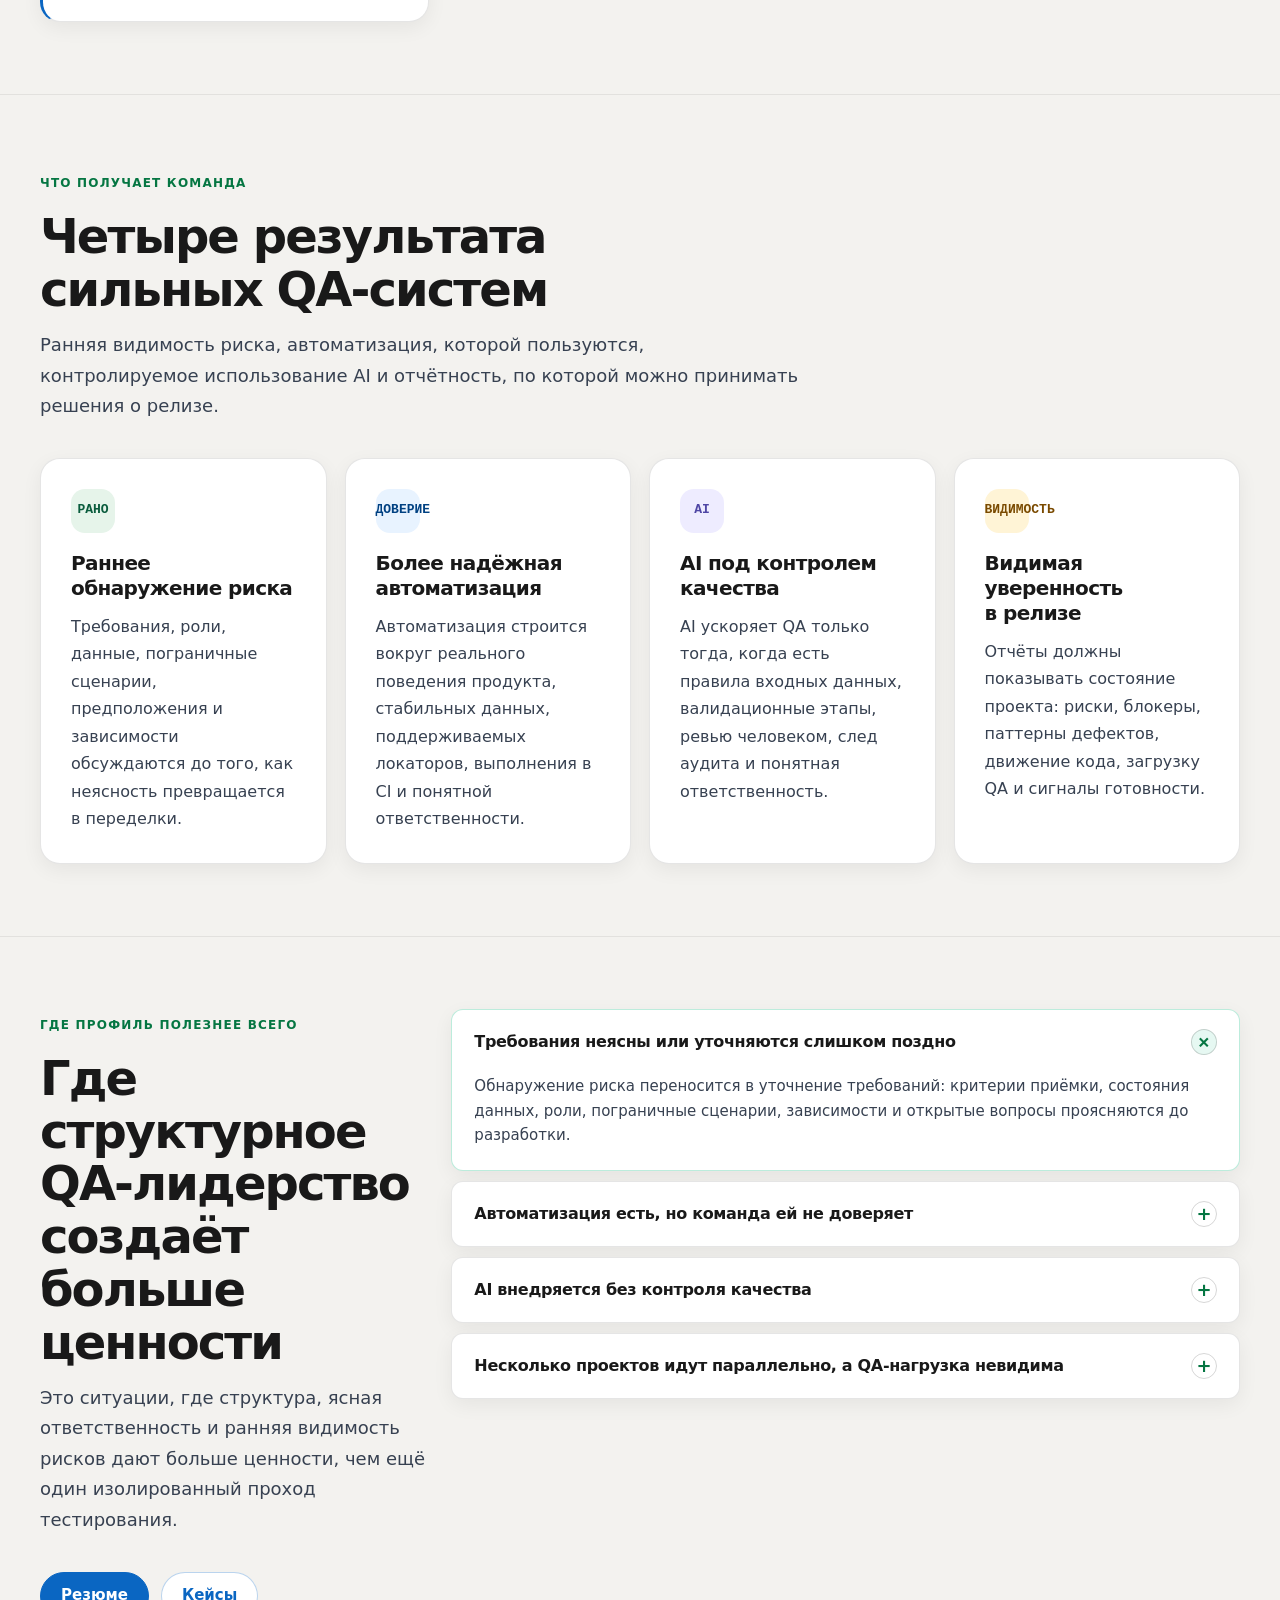
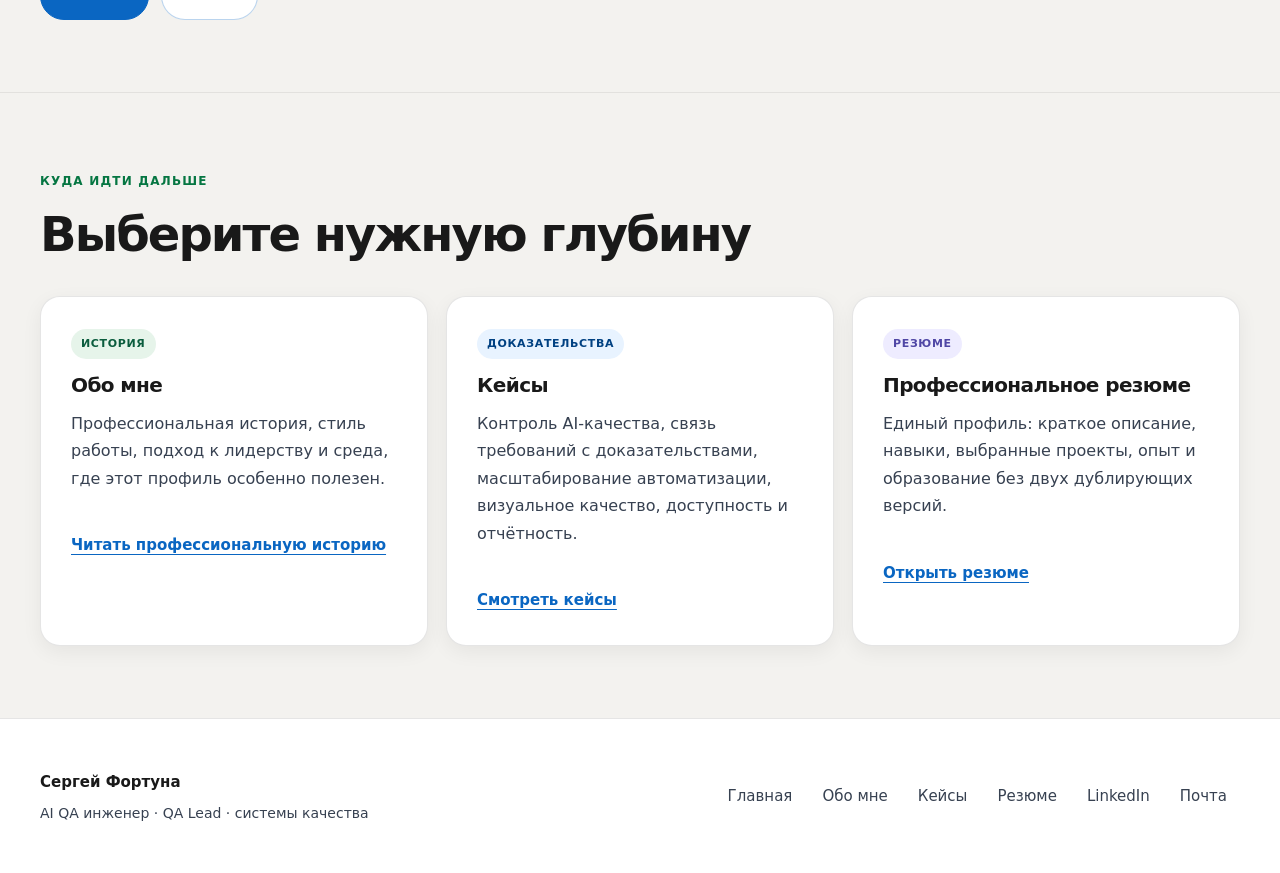
==== commit c2f8a7ce: "Site: remove tour-guide copy, tighten two-column grids, improve RU wording - Replace instructional m" ====
--- a/docs/ru/index.html
+++ b/docs/ru/index.html
@@ -4,7 +4,7 @@
   <meta charset="utf-8">
   <meta name="viewport" content="width=device-width, initial-scale=1">
   <title>Сергей Фортуна — системы качества, автоматизация и AI-качество</title>
-  <meta name="description" content="Senior инженер QA и QA Lead, который строит системы качества: требования, автоматизация, контроль AI-качества и уверенность в релизе.">
+  <meta name="description" content="Старший инженер QA и QA Lead: системы качества, требования, автоматизация, контроль AI-качества и уверенность в релизе.">
   <link rel="canonical" href="https://kiritoqa.github.io/sf_kit/ru/">
   <link rel="alternate" hreflang="en" href="https://kiritoqa.github.io/sf_kit/">
   <link rel="alternate" hreflang="ru" href="https://kiritoqa.github.io/sf_kit/ru/">
@@ -94,7 +94,7 @@
 
   <section>
     <div class="wrap">
-      <div class="section-head"><div class="section-label">Что получает команда</div><h2>Четыре результата, которые должны давать сильные QA-системы</h2><p>Главная даёт короткое первое впечатление, а детали раскрываются в профессиональной истории, кейсах и резюме.</p></div>
+      <div class="section-head"><div class="section-label">Что получает команда</div><h2>Четыре результата сильных QA-систем</h2><p>Ранняя видимость риска, автоматизация, которой пользуются, контролируемое использование AI и отчётность, по которой можно принимать решения о релизе.</p></div>
       <div class="grid-4">
         <article class="card"><div class="card-icon icon-green">РАНО</div><h3>Раннее обнаружение риска</h3><p>Требования, роли, данные, пограничные сценарии, предположения и зависимости обсуждаются до того, как неясность превращается в переделки.</p></article>
         <article class="card"><div class="card-icon icon-sky">ДОВЕРИЕ</div><h3>Более надёжная автоматизация</h3><p>Автоматизация строится вокруг реального поведения продукта, стабильных данных, поддерживаемых локаторов, выполнения в CI и понятной ответственности.</p></article>
@@ -118,7 +118,7 @@
 
   <section>
     <div class="wrap">
-      <div class="section-head"><div class="section-label">Куда идти дальше</div><h2>Выберите нужную глубину</h2><p>Теперь у каждой страницы отдельная роль, без повторения одного и того же текста.</p></div>
+      <div class="section-head"><div class="section-label">Куда идти дальше</div><h2>Выберите нужную глубину</h2></div>
       <div class="grid-3">
         <article class="card"><div class="tag tag-green" style="margin-bottom:14px">История</div><h3>Обо мне</h3><p>Профессиональная история, стиль работы, подход к лидерству и среда, где этот профиль особенно полезен.</p><div style="margin-top:18px"><a class="text-link" href="about.html">Читать профессиональную историю</a></div></article>
         <article class="card"><div class="tag tag-sky" style="margin-bottom:14px">Доказательства</div><h3>Кейсы</h3><p>Контроль AI-качества, связь требований с доказательствами, масштабирование автоматизации, визуальное качество, доступность и отчётность.</p><div style="margin-top:18px"><a class="text-link" href="evidence.html">Смотреть кейсы</a></div></article>
--- a/docs/styles.css
+++ b/docs/styles.css
@@ -321,7 +321,8 @@
 .grid-2 { display: grid; grid-template-columns: repeat(2,1fr); gap: 18px; }
 .grid-3 { display: grid; grid-template-columns: repeat(3,1fr); gap: 18px; }
 .grid-4 { display: grid; grid-template-columns: repeat(4,1fr); gap: 18px; }
-.two-col { display: grid; grid-template-columns: 1.1fr .9fr; gap: 28px; align-items: start; }
+/* First column caps at readable heading width so labels + titles do not float in empty space on wide viewports */
+.two-col { display: grid; grid-template-columns: minmax(240px, min(36ch, 420px)) minmax(0, 1fr); gap: 22px; align-items: start; }
 
 /* ─── Tags ───────────────────────────────────────────────── */
 .tag {
@@ -1040,8 +1041,8 @@
 
 .story-layout {
   display: grid;
-  grid-template-columns: minmax(280px, .82fr) minmax(420px, 1.18fr);
-  gap: 32px;
+  grid-template-columns: minmax(240px, min(34ch, 380px)) minmax(0, 1fr);
+  gap: 22px;
   align-items: stretch;
 }
 
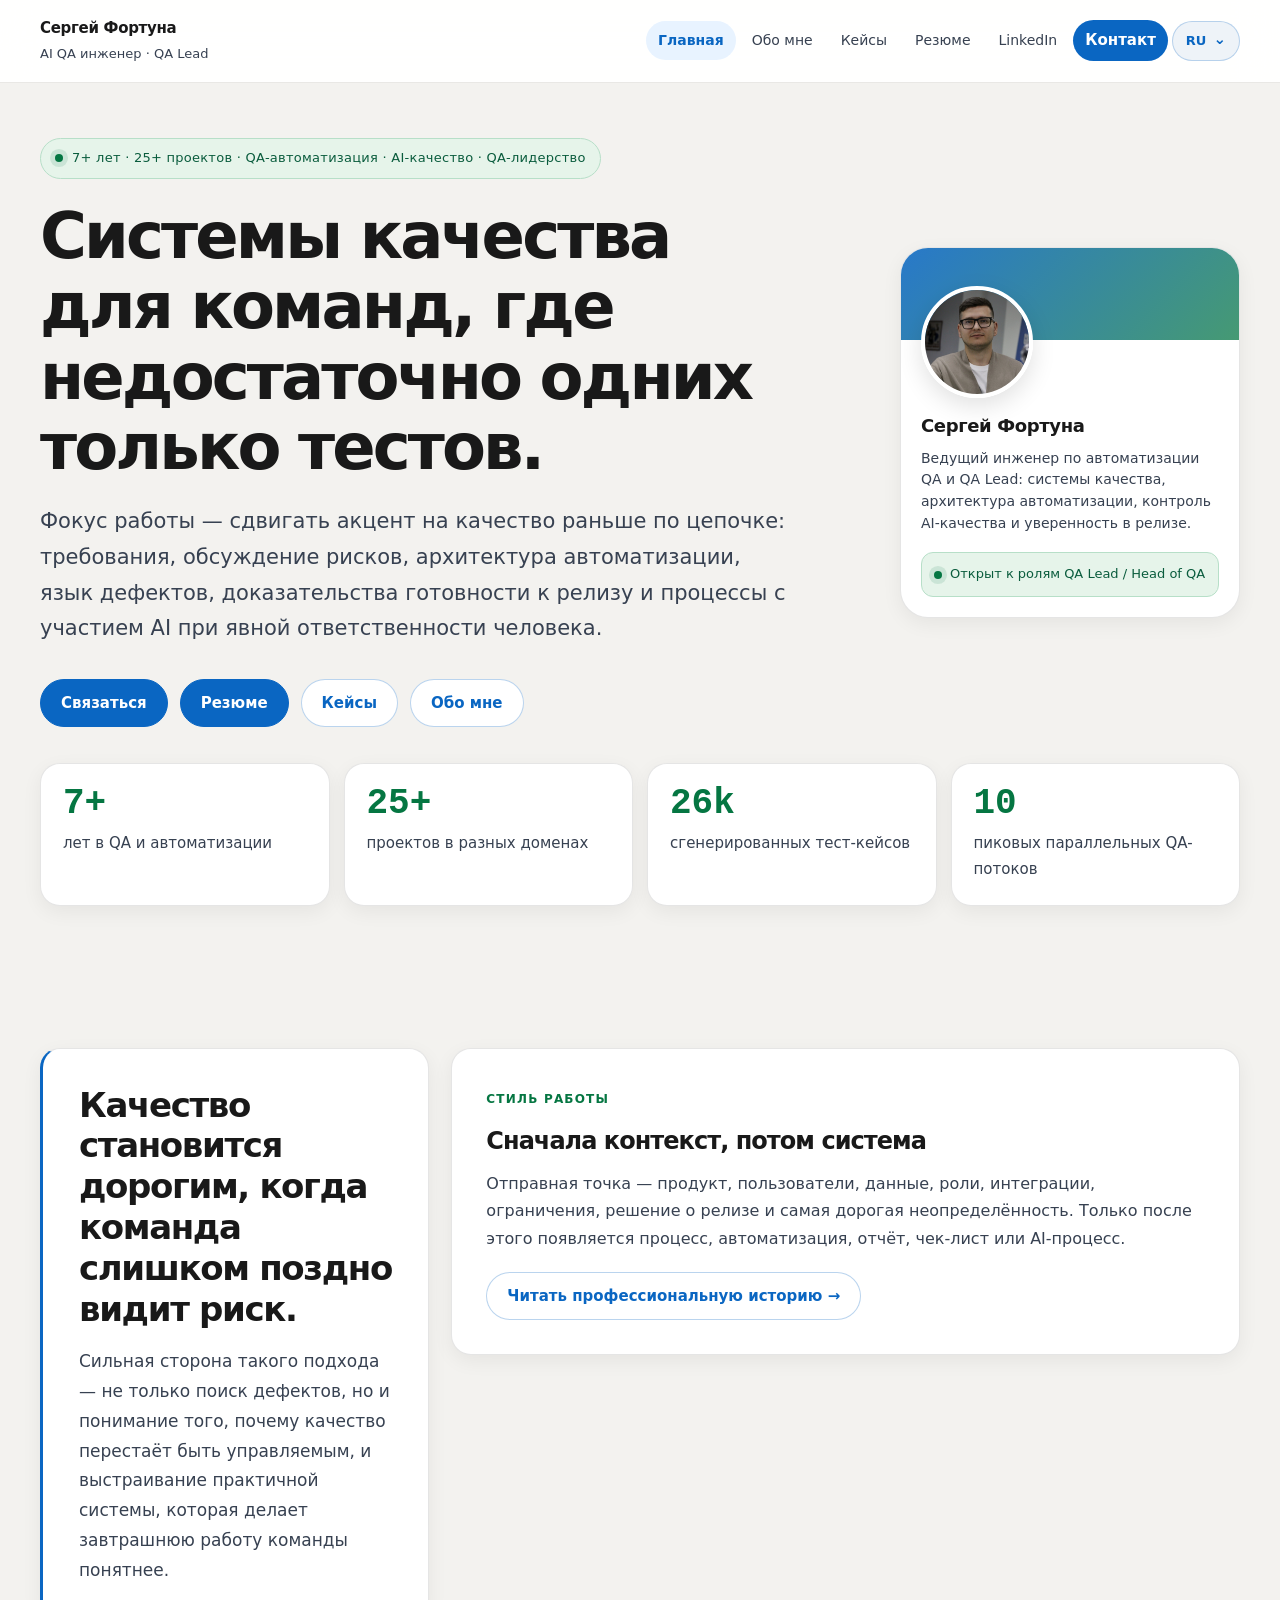
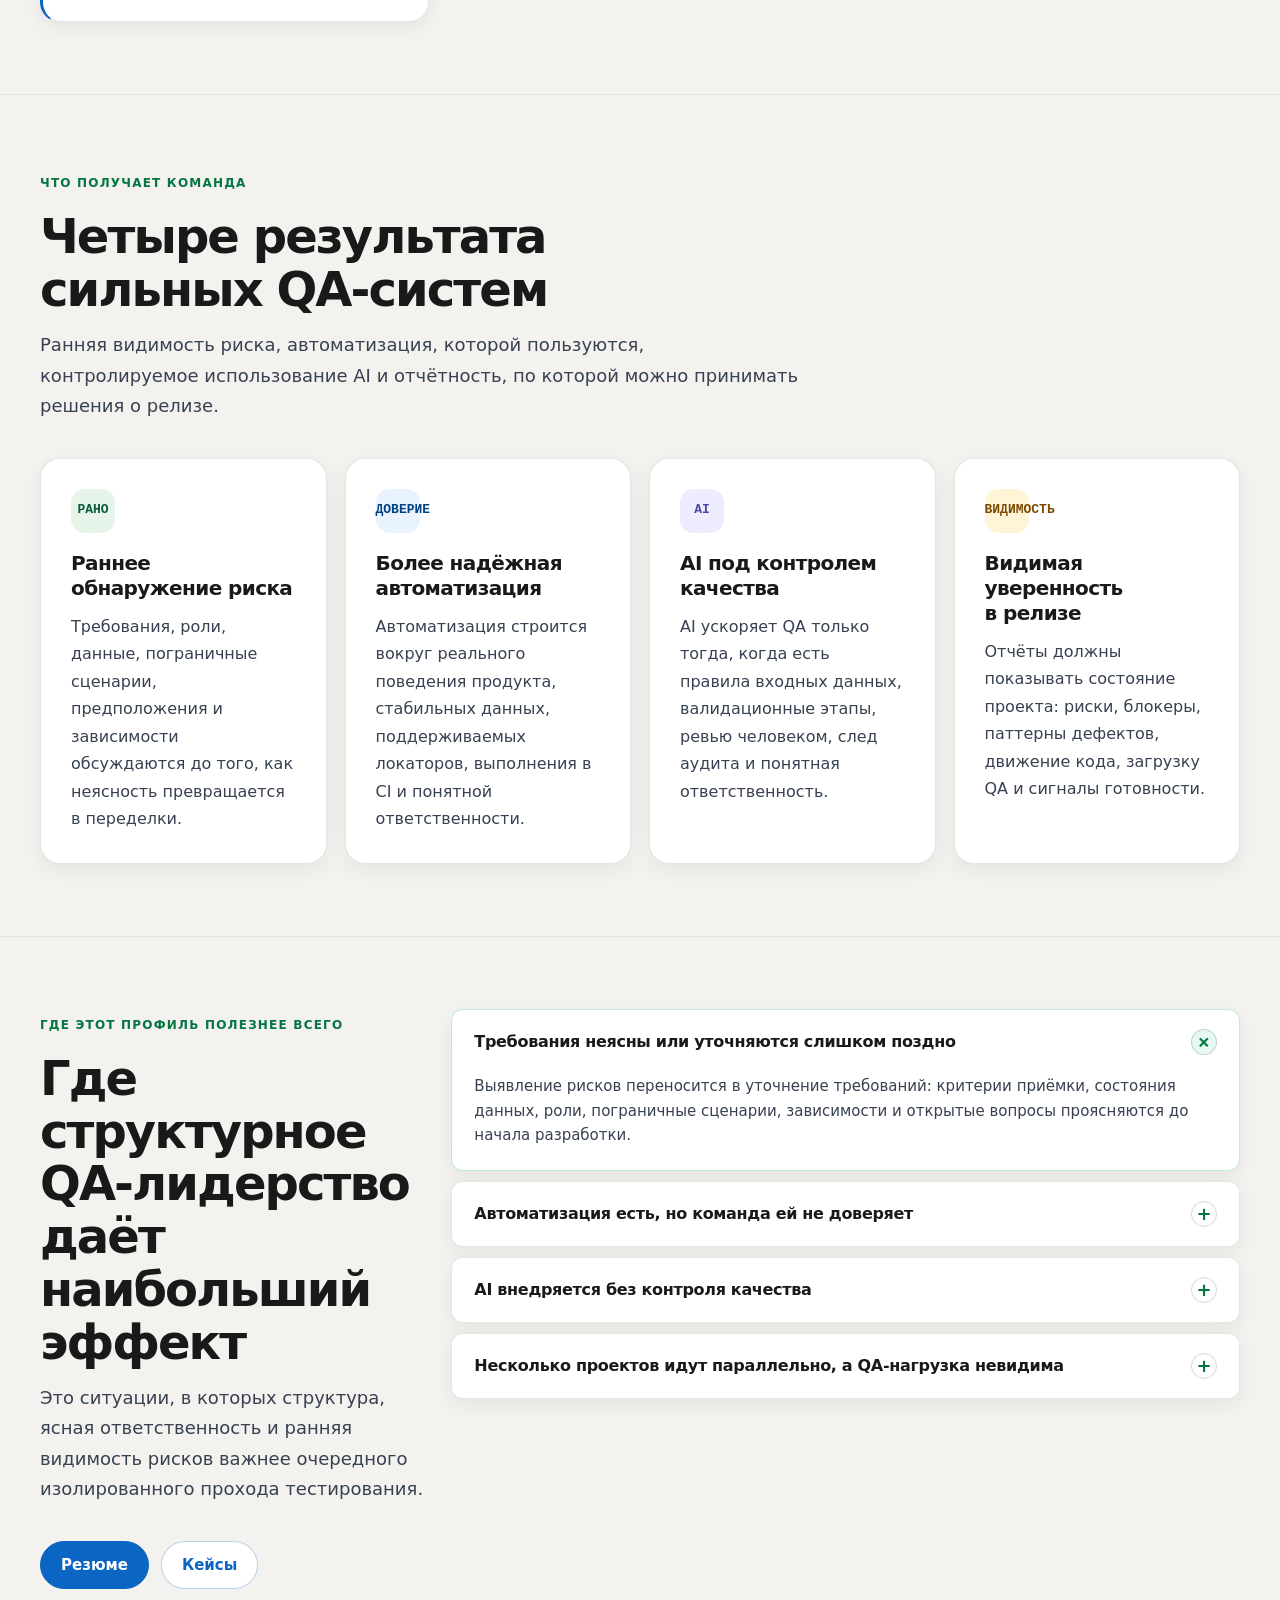
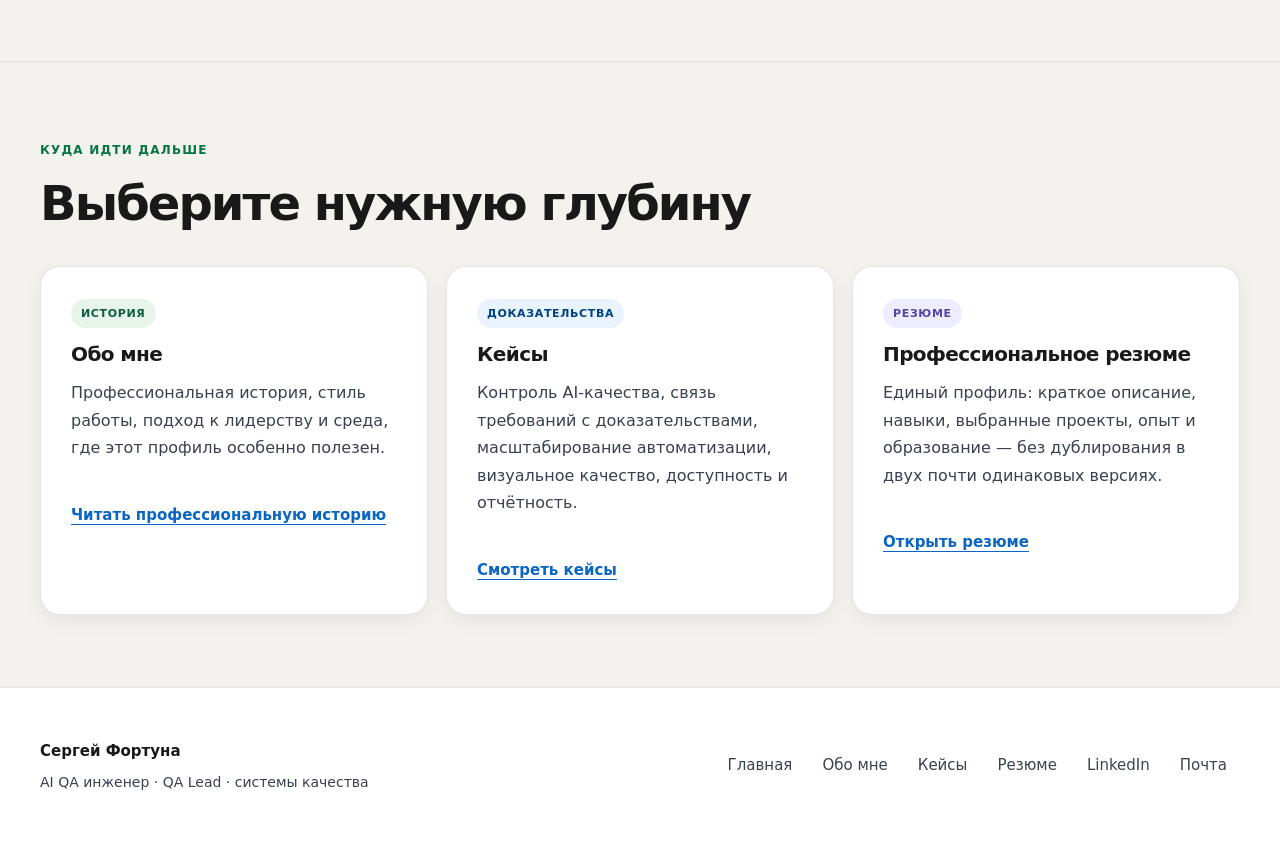
==== commit 6ce8d932: "RU site copy: grammar, agreement, punctuation, and aria labels - Fix agreement (не только… но и), ve" ====
--- a/docs/ru/index.html
+++ b/docs/ru/index.html
@@ -25,7 +25,7 @@
       <span></span>
     </button>
     <div class="nav-links" id="primary-navigation">
-      <a href="index.html" class="active" aria-label="Текущая страница: главная портфолио">Главная</a>
+      <a href="index.html" class="active" aria-label="Текущая страница: главная">Главная</a>
       <a href="about.html" aria-label="Прочитать профессиональную историю Сергея Фортуны">Обо мне</a>
       <a href="evidence.html" aria-label="Прочитать QA-кейсы Сергея Фортуны">Кейсы</a>
       <a href="cv.html" aria-label="Открыть резюме Сергея Фортуны">Резюме</a>
@@ -49,8 +49,8 @@
     <div class="wrap hero-grid">
       <div>
         <div class="eyebrow"><span class="dot"></span>7+ лет · 25+ проектов · QA-автоматизация · AI-качество · QA-лидерство</div>
-        <h1>Системы качества для команд, где одного тестирования уже недостаточно.</h1>
-        <p class="lead">Фокус работы — переносить качество раньше: в требования, обсуждение рисков, архитектуру автоматизации, язык дефектов, доказательства готовности релиза и процессы с поддержкой AI с ответственностью человека.</p>
+        <h1>Системы качества для команд, где недостаточно одних только тестов.</h1>
+        <p class="lead">Фокус работы — сдвигать акцент на качество раньше по цепочке: требования, обсуждение рисков, архитектура автоматизации, язык дефектов, доказательства готовности к релизу и процессы с участием AI при явной ответственности человека.</p>
         <div class="hero-actions">
           <a class="btn btn-primary" href="about.html#contact">Связаться</a>
           <a class="btn btn-sky" href="cv.html">Резюме</a>
@@ -63,7 +63,7 @@
           <img src="../assets/profile.png" alt="Сергей Фортуна — QA Lead">
           <div class="profile-meta">
             <strong>Сергей Фортуна</strong>
-            <p>ведущий инженер по автоматизации QA и QA Lead: системы качества, архитектура автоматизации, контроль AI-качества и уверенность в релизе.</p>
+            <p>Ведущий инженер по автоматизации QA и QA Lead: системы качества, архитектура автоматизации, контроль AI-качества и уверенность в релизе.</p>
             <div class="profile-availability"><span class="dot"></span>Открыт к ролям QA Lead / Head of QA</div>
           </div>
         </div>
@@ -81,7 +81,7 @@
     <div class="wrap two-col">
       <div class="quote-block">
         <p class="quote-text">Качество становится дорогим, когда команда слишком поздно видит риск.</p>
-        <p class="quote-sub">Сильная сторона такого подхода — не только поиск дефектов, а понимание, почему качество становится трудно контролировать, и создание практичной системы, которая делает завтрашнюю работу команды яснее.</p>
+        <p class="quote-sub">Сильная сторона такого подхода — не только поиск дефектов, но и понимание того, почему качество перестаёт быть управляемым, и выстраивание практичной системы, которая делает завтрашнюю работу команды понятнее.</p>
       </div>
       <div class="panel">
         <div class="section-label">Стиль работы</div>
@@ -106,12 +106,12 @@
 
   <section>
     <div class="wrap two-col">
-      <div><div class="section-head"><div class="section-label">Где профиль полезнее всего</div><h2>Где структурное QA-лидерство создаёт больше ценности</h2><p>Это ситуации, где структура, ясная ответственность и ранняя видимость рисков дают больше ценности, чем ещё один изолированный проход тестирования.</p></div><div class="hero-actions"><a class="btn btn-primary" href="cv.html">Резюме</a><a class="btn" href="evidence.html">Кейсы</a></div></div>
+      <div><div class="section-head"><div class="section-label">Где этот профиль полезнее всего</div><h2>Где структурное QA-лидерство даёт наибольший эффект</h2><p>Это ситуации, в которых структура, ясная ответственность и ранняя видимость рисков важнее очередного изолированного прохода тестирования.</p></div><div class="hero-actions"><a class="btn btn-primary" href="cv.html">Резюме</a><a class="btn" href="evidence.html">Кейсы</a></div></div>
       <div class="accordion">
-        <div class="accordion-item open"><button class="accordion-trigger" type="button"><span>Требования неясны или уточняются слишком поздно</span><span class="acc-icon">+</span></button><div class="accordion-content">Обнаружение риска переносится в уточнение требований: критерии приёмки, состояния данных, роли, пограничные сценарии, зависимости и открытые вопросы проясняются до разработки.</div></div>
+        <div class="accordion-item open"><button class="accordion-trigger" type="button"><span>Требования неясны или уточняются слишком поздно</span><span class="acc-icon">+</span></button><div class="accordion-content">Выявление рисков переносится в уточнение требований: критерии приёмки, состояния данных, роли, пограничные сценарии, зависимости и открытые вопросы проясняются до начала разработки.</div></div>
         <div class="accordion-item"><button class="accordion-trigger" type="button"><span>Автоматизация есть, но команда ей не доверяет</span><span class="acc-icon">+</span></button><div class="accordion-content">Анализируются архитектура, локаторы, данные, окружения, CI, разбор падений, ответственность и связь тестов с реальным поведением продукта.</div></div>
         <div class="accordion-item"><button class="accordion-trigger" type="button"><span>AI внедряется без контроля качества</span><span class="acc-icon">+</span></button><div class="accordion-content">Вокруг AI-сгенерированных QA-артефактов добавляются правила входных данных, валидационные этапы, шаблоны промптов, ревью человеком, правила эскалации и ответственность.</div></div>
-        <div class="accordion-item"><button class="accordion-trigger" type="button"><span>Несколько проектов идут параллельно, а QA-нагрузка невидима</span><span class="acc-icon">+</span></button><div class="accordion-content">Агентская и многопроектная среда сформировали подход к видимости загрузки, общим стандартам, отчётности и приоритизации рисков.</div></div>
+        <div class="accordion-item"><button class="accordion-trigger" type="button"><span>Несколько проектов идут параллельно, а QA-нагрузка невидима</span><span class="acc-icon">+</span></button><div class="accordion-content">Агентская и многопроектная среда сформировала подход к видимости загрузки, общим стандартам, отчётности и расстановке приоритетов по рискам.</div></div>
       </div>
     </div>
   </section>
@@ -122,7 +122,7 @@
       <div class="grid-3">
         <article class="card"><div class="tag tag-green" style="margin-bottom:14px">История</div><h3>Обо мне</h3><p>Профессиональная история, стиль работы, подход к лидерству и среда, где этот профиль особенно полезен.</p><div style="margin-top:18px"><a class="text-link" href="about.html">Читать профессиональную историю</a></div></article>
         <article class="card"><div class="tag tag-sky" style="margin-bottom:14px">Доказательства</div><h3>Кейсы</h3><p>Контроль AI-качества, связь требований с доказательствами, масштабирование автоматизации, визуальное качество, доступность и отчётность.</p><div style="margin-top:18px"><a class="text-link" href="evidence.html">Смотреть кейсы</a></div></article>
-        <article class="card"><div class="tag tag-violet" style="margin-bottom:14px">Резюме</div><h3>Профессиональное резюме</h3><p>Единый профиль: краткое описание, навыки, выбранные проекты, опыт и образование без двух дублирующих версий.</p><div style="margin-top:18px"><a class="text-link" href="cv.html">Открыть резюме</a></div></article>
+        <article class="card"><div class="tag tag-violet" style="margin-bottom:14px">Резюме</div><h3>Профессиональное резюме</h3><p>Единый профиль: краткое описание, навыки, выбранные проекты, опыт и образование — без дублирования в двух почти одинаковых версиях.</p><div style="margin-top:18px"><a class="text-link" href="cv.html">Открыть резюме</a></div></article>
       </div>
     </div>
   </section>
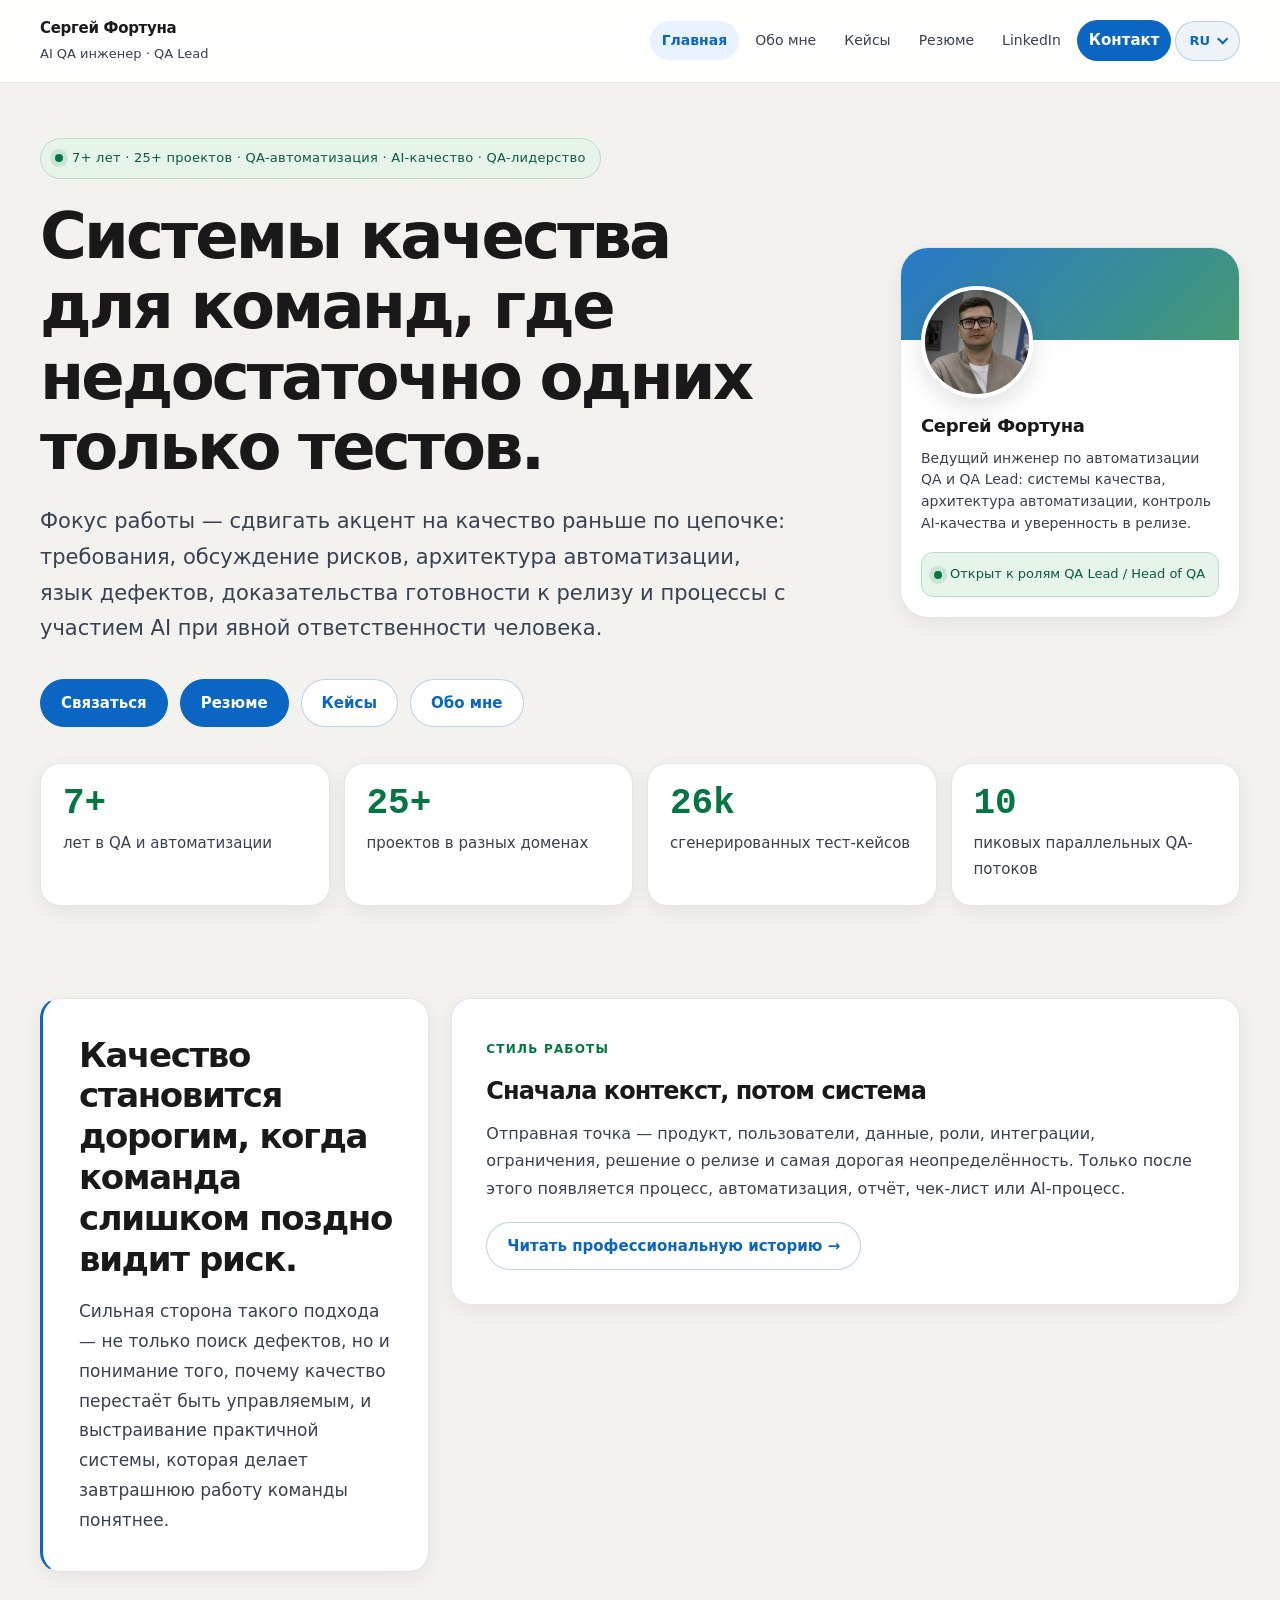
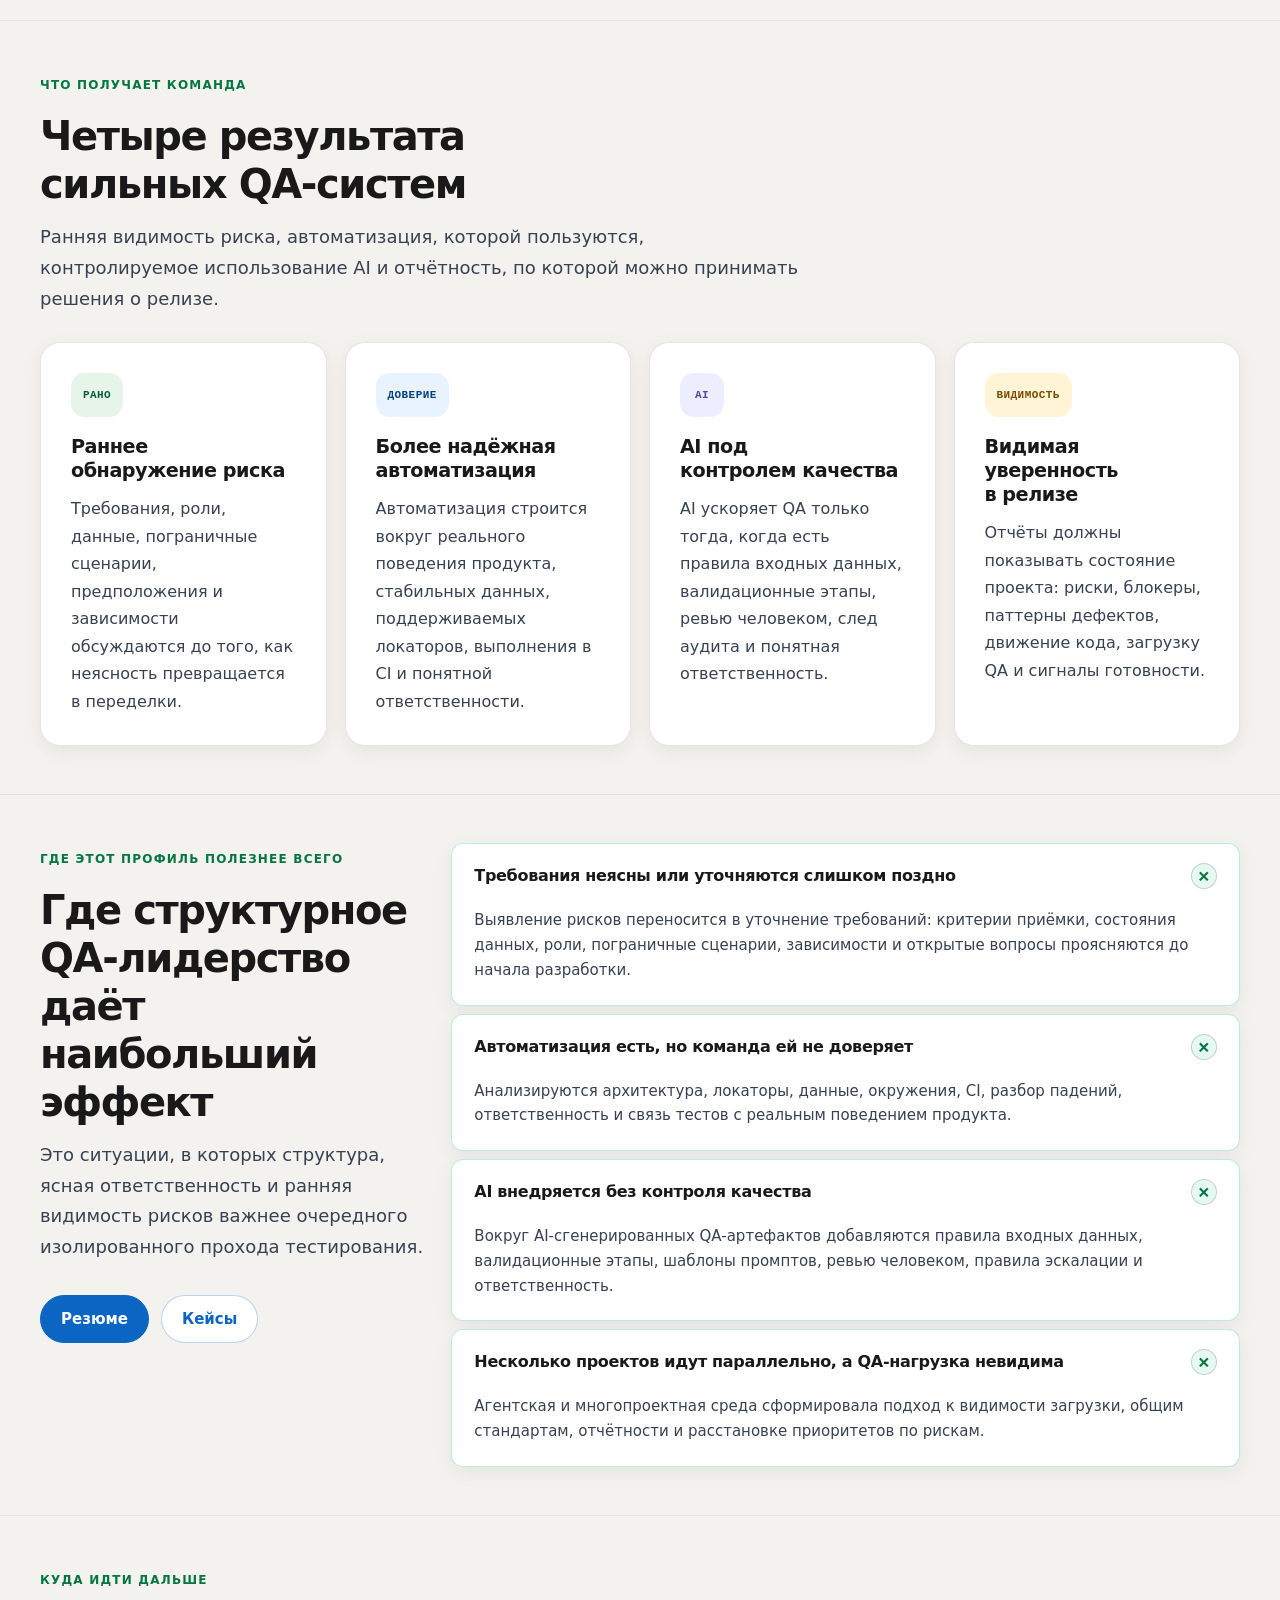
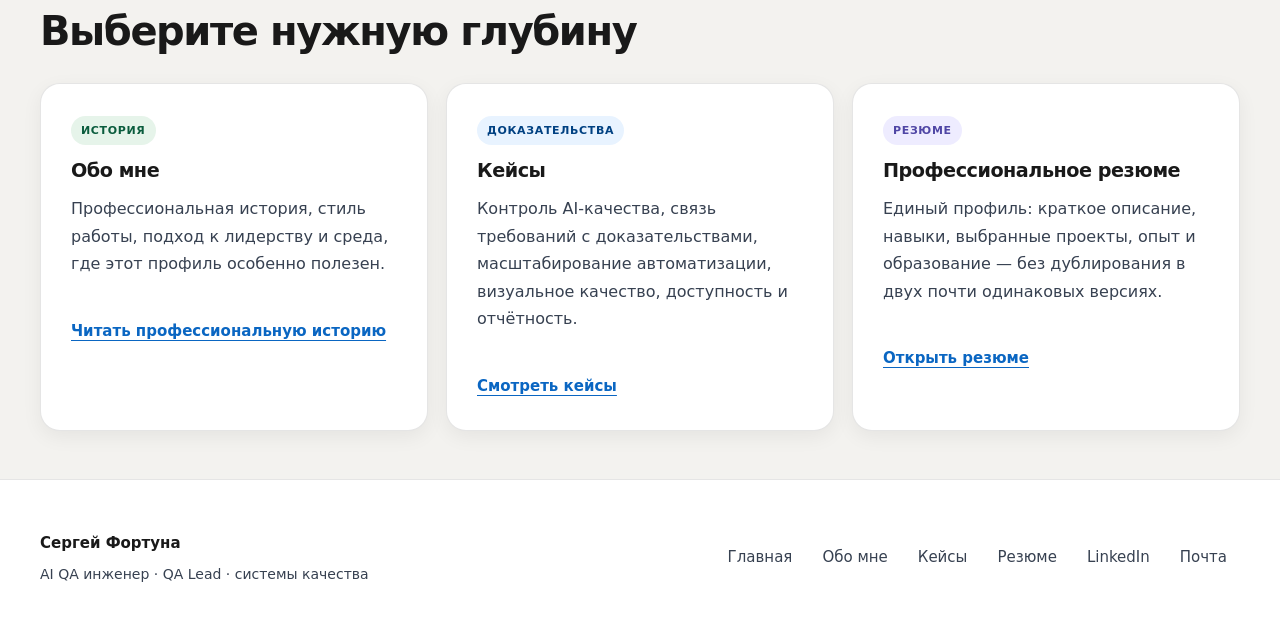
==== commit 03d9e3fb: "UI: nav chevron SVG-CSS, burger and mobile active states, spacing, cards - Replace language dropdown" ====
--- a/docs/ru/index.html
+++ b/docs/ru/index.html
@@ -33,7 +33,7 @@
       <a href="about.html#contact" class="nav-cta" aria-label="Открыть раздел контактов">Контакт</a>
       <div class="language-dropdown">
         <button class="language-toggle" type="button" aria-haspopup="true" aria-expanded="false" aria-label="Выбор языка">
-          <span>RU</span><span class="lang-chevron" aria-hidden="true">⌄</span>
+          <span>RU</span><span class="lang-chevron" aria-hidden="true"></span>
         </button>
         <div class="language-menu" role="menu">
           <a href="index.html" class="active-lang" role="menuitem">Русский</a>
@@ -109,9 +109,9 @@
       <div><div class="section-head"><div class="section-label">Где этот профиль полезнее всего</div><h2>Где структурное QA-лидерство даёт наибольший эффект</h2><p>Это ситуации, в которых структура, ясная ответственность и ранняя видимость рисков важнее очередного изолированного прохода тестирования.</p></div><div class="hero-actions"><a class="btn btn-primary" href="cv.html">Резюме</a><a class="btn" href="evidence.html">Кейсы</a></div></div>
       <div class="accordion">
         <div class="accordion-item open"><button class="accordion-trigger" type="button"><span>Требования неясны или уточняются слишком поздно</span><span class="acc-icon">+</span></button><div class="accordion-content">Выявление рисков переносится в уточнение требований: критерии приёмки, состояния данных, роли, пограничные сценарии, зависимости и открытые вопросы проясняются до начала разработки.</div></div>
-        <div class="accordion-item"><button class="accordion-trigger" type="button"><span>Автоматизация есть, но команда ей не доверяет</span><span class="acc-icon">+</span></button><div class="accordion-content">Анализируются архитектура, локаторы, данные, окружения, CI, разбор падений, ответственность и связь тестов с реальным поведением продукта.</div></div>
-        <div class="accordion-item"><button class="accordion-trigger" type="button"><span>AI внедряется без контроля качества</span><span class="acc-icon">+</span></button><div class="accordion-content">Вокруг AI-сгенерированных QA-артефактов добавляются правила входных данных, валидационные этапы, шаблоны промптов, ревью человеком, правила эскалации и ответственность.</div></div>
-        <div class="accordion-item"><button class="accordion-trigger" type="button"><span>Несколько проектов идут параллельно, а QA-нагрузка невидима</span><span class="acc-icon">+</span></button><div class="accordion-content">Агентская и многопроектная среда сформировала подход к видимости загрузки, общим стандартам, отчётности и расстановке приоритетов по рискам.</div></div>
+        <div class="accordion-item open"><button class="accordion-trigger" type="button"><span>Автоматизация есть, но команда ей не доверяет</span><span class="acc-icon">+</span></button><div class="accordion-content">Анализируются архитектура, локаторы, данные, окружения, CI, разбор падений, ответственность и связь тестов с реальным поведением продукта.</div></div>
+        <div class="accordion-item open"><button class="accordion-trigger" type="button"><span>AI внедряется без контроля качества</span><span class="acc-icon">+</span></button><div class="accordion-content">Вокруг AI-сгенерированных QA-артефактов добавляются правила входных данных, валидационные этапы, шаблоны промптов, ревью человеком, правила эскалации и ответственность.</div></div>
+        <div class="accordion-item open"><button class="accordion-trigger" type="button"><span>Несколько проектов идут параллельно, а QA-нагрузка невидима</span><span class="acc-icon">+</span></button><div class="accordion-content">Агентская и многопроектная среда сформировала подход к видимости загрузки, общим стандартам, отчётности и расстановке приоритетов по рискам.</div></div>
       </div>
     </div>
   </section>
--- a/docs/styles.css
+++ b/docs/styles.css
@@ -299,15 +299,22 @@
 }
 .card:hover { border-color: var(--border-2); transform: translateY(-2px); }
 .card-icon {
-  width: 44px;
-  height: 44px;
+  display: inline-flex;
+  align-items: center;
+  justify-content: center;
+  min-width: 44px;
+  min-height: 44px;
+  width: fit-content;
+  max-width: 100%;
+  padding: 0 12px;
   border-radius: 14px;
-  display: grid;
-  place-items: center;
   font-family: var(--mono);
-  font-size: 13px;
+  font-size: 11px;
   font-weight: 800;
+  letter-spacing: 0.04em;
   margin-bottom: 18px;
+  text-align: center;
+  line-height: 1.15;
 }
 .icon-green { background: rgba(16,185,129,.15); color: var(--green); }
 .icon-sky   { background: rgba(56,189,248,.15); color: var(--sky); }
@@ -408,7 +415,7 @@
 }
 
 /* ─── Accordion ──────────────────────────────────────────── */
-.accordion { display: grid; gap: 10px; }
+.accordion { display: grid; gap: 8px; }
 .accordion-item {
   border: 1px solid var(--border);
   border-radius: var(--r-sm);
@@ -732,8 +739,8 @@
 .footer-links a:hover { color: var(--text); background: rgba(255,255,255,.06); }
 
 /* ─── Page header (inner pages) ──────────────────────────── */
-.page-hero { padding: 64px 0 52px; }
-.page-hero h1 { font-size: clamp(36px, 5vw, 64px); }
+.page-hero { padding: 48px 0 40px; }
+.page-hero h1 { font-size: clamp(32px, 4.5vw, 56px); line-height: 1.08; }
 
 /* ─── Responsive ─────────────────────────────────────────── */
 @media (max-width: 960px) {
@@ -753,7 +760,13 @@
   .story-intro, .story-card-head { padding: 24px; }
   .story-body { padding: 0 24px 24px; }
   .story-body p { padding-left: 22px; }
-  .nav-inner { flex-direction: column; align-items: flex-start; gap: 10px; }
+  .nav-inner {
+    flex-direction: row;
+    flex-wrap: wrap;
+    align-items: center;
+    justify-content: space-between;
+    gap: 10px;
+  }
   .nav-links { gap: 2px; }
   h1 { letter-spacing: -.03em; }
 }
@@ -849,28 +862,31 @@
 
 .nav-toggle {
   display: none;
-  width: 44px;
-  height: 44px;
+  width: 42px;
+  height: 42px;
+  flex-shrink: 0;
   place-items: center;
-  gap: 4px;
-  border: 1px solid rgba(10, 102, 194, .22);
-  border-radius: 999px;
+  gap: 5px;
+  border: 1px solid rgba(10, 102, 194, .28);
+  border-radius: 12px;
   background: #ffffff;
   color: #0a66c2;
   cursor: pointer;
+  box-shadow: 0 1px 0 rgba(0, 0, 0, .04);
 }
 
 .nav-toggle span {
   display: block;
-  width: 18px;
+  width: 20px;
   height: 2px;
-  border-radius: 999px;
+  border-radius: 2px;
   background: currentColor;
-  transition: transform .18s ease, opacity .18s ease;
+  transform-origin: center;
+  transition: transform .2s ease, opacity .2s ease;
 }
 
 .nav.open .nav-toggle span:nth-child(1) {
-  transform: translateY(6px) rotate(45deg);
+  transform: translateY(7px) rotate(45deg);
 }
 
 .nav.open .nav-toggle span:nth-child(2) {
@@ -878,12 +894,15 @@
 }
 
 .nav.open .nav-toggle span:nth-child(3) {
-  transform: translateY(-6px) rotate(-45deg);
-}
-
-.hero,
+  transform: translateY(-7px) rotate(-45deg);
+}
+
+.hero {
+  padding: 56px 0 44px;
+}
+
 .page-hero {
-  padding-top: 56px;
+  padding: 48px 0 40px;
 }
 
 .eyebrow {
@@ -1258,7 +1277,7 @@
 }
 
 main > section {
-  padding: 72px 0;
+  padding: 48px 0;
 }
 
 main > section + section {
@@ -1275,6 +1294,19 @@
 
 .section-head {
   max-width: 780px;
+  margin-bottom: 28px;
+}
+
+/* In-page heading scale (keeps h1 hero large; tones down repeated h2 blocks) */
+main h2 {
+  font-size: clamp(26px, 3.2vw, 40px);
+  line-height: 1.2;
+  letter-spacing: -0.035em;
+}
+
+.card h3 {
+  font-size: clamp(17px, 1.5vw, 20px);
+  letter-spacing: -0.025em;
 }
 
 .card h3,
@@ -1342,8 +1374,19 @@
 }
 
 .lang-chevron {
-  transform: translateY(-1px);
-  font-size: 15px;
+  display: inline-block;
+  width: 8px;
+  height: 8px;
+  margin-left: 1px;
+  border-right: 2px solid currentColor;
+  border-bottom: 2px solid currentColor;
+  transform: rotate(45deg) translate(-1px, -2px);
+  transition: transform 0.2s ease;
+  flex-shrink: 0;
+}
+
+.language-dropdown.open .lang-chevron {
+  transform: rotate(225deg) translate(-1px, -2px);
 }
 
 .language-menu {
@@ -1394,23 +1437,33 @@
 @media (max-width: 768px) {
   .nav-inner {
     flex-wrap: wrap;
+    align-items: center;
+    justify-content: space-between;
+    gap: 10px;
+  }
+
+  .brand {
+    flex: 1 1 auto;
+    min-width: 0;
   }
 
   .nav-toggle {
     display: grid;
+    margin-left: auto;
   }
 
   .nav-links {
     display: none;
+    flex-basis: 100%;
     width: 100%;
-    padding: 12px 0 4px;
+    padding: 8px 0 4px;
     border-top: 1px solid rgba(0, 0, 0, .08);
   }
 
   .nav.open .nav-links {
     display: grid;
     grid-template-columns: 1fr;
-    gap: 6px;
+    gap: 4px;
   }
 
   .nav-links a,
@@ -1418,9 +1471,20 @@
   .language-toggle {
     justify-content: flex-start;
     width: 100%;
-    min-height: 44px;
-    padding: 0 14px;
-    border-radius: 12px;
+    min-height: 40px;
+    padding: 8px 14px;
+    border-radius: 10px;
+  }
+
+  .nav-links > a.active:not(.nav-cta) {
+    background: #f0f7ff;
+    color: #0a66c2;
+    font-weight: 700;
+    box-shadow: inset 3px 0 0 #0a66c2;
+  }
+
+  .nav-links > a:not(.active):not(.nav-cta) {
+    font-weight: 600;
   }
 
   .language-dropdown {
@@ -1478,7 +1542,7 @@
   }
 
   main > section {
-    padding: 56px 0;
+    padding: 40px 0;
   }
 
   .footer-links {
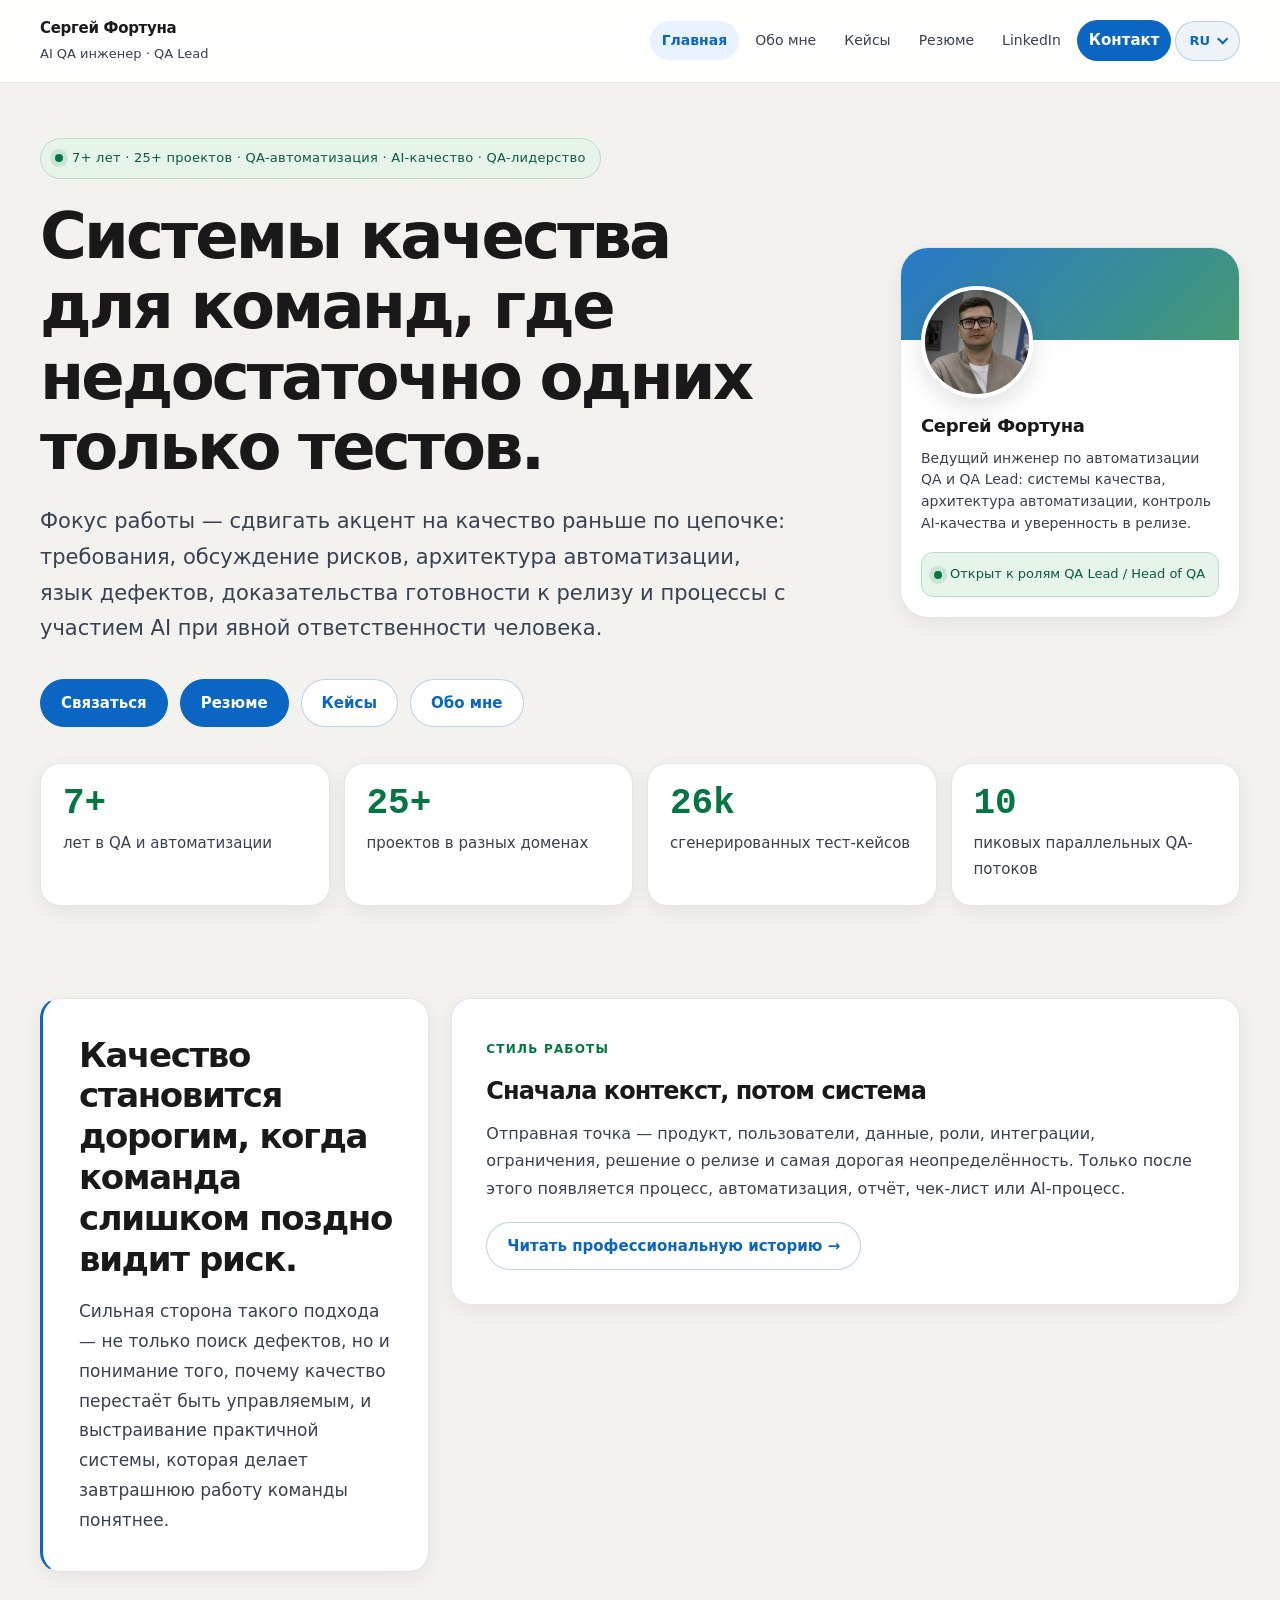
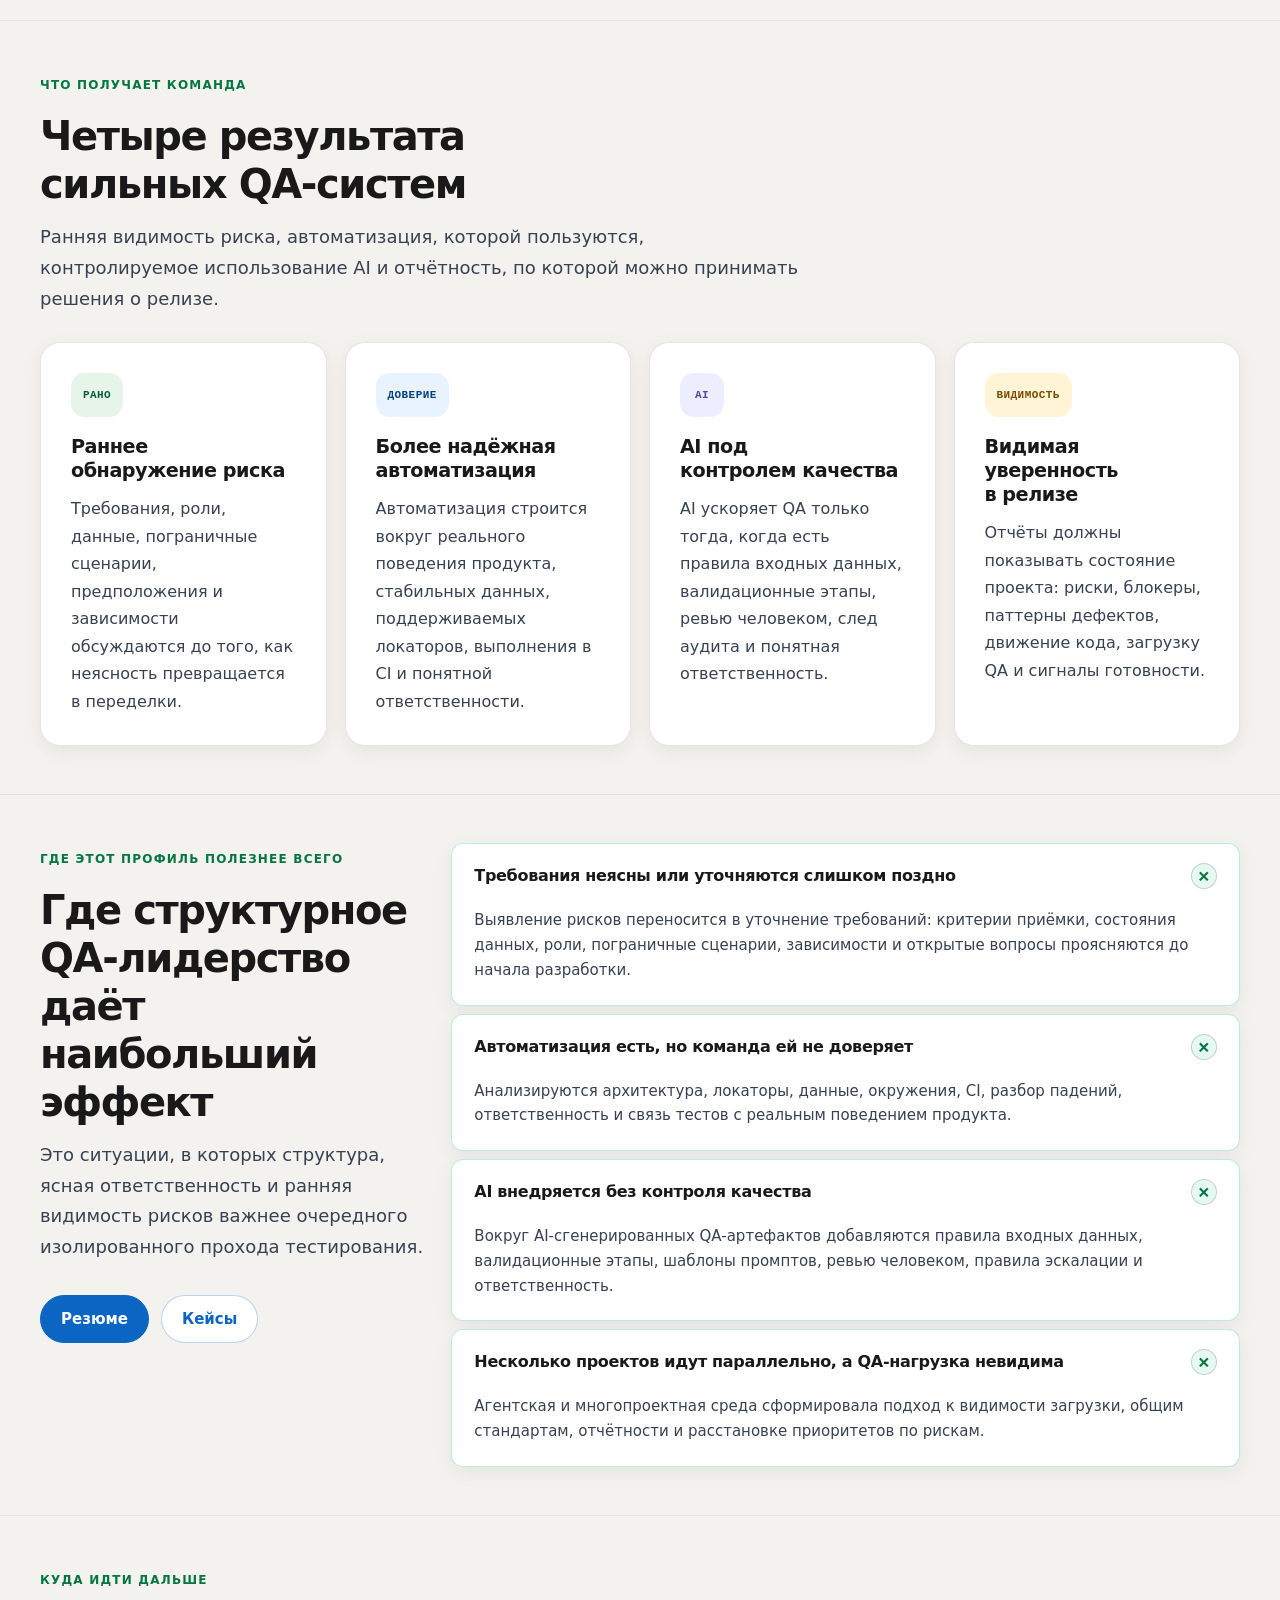
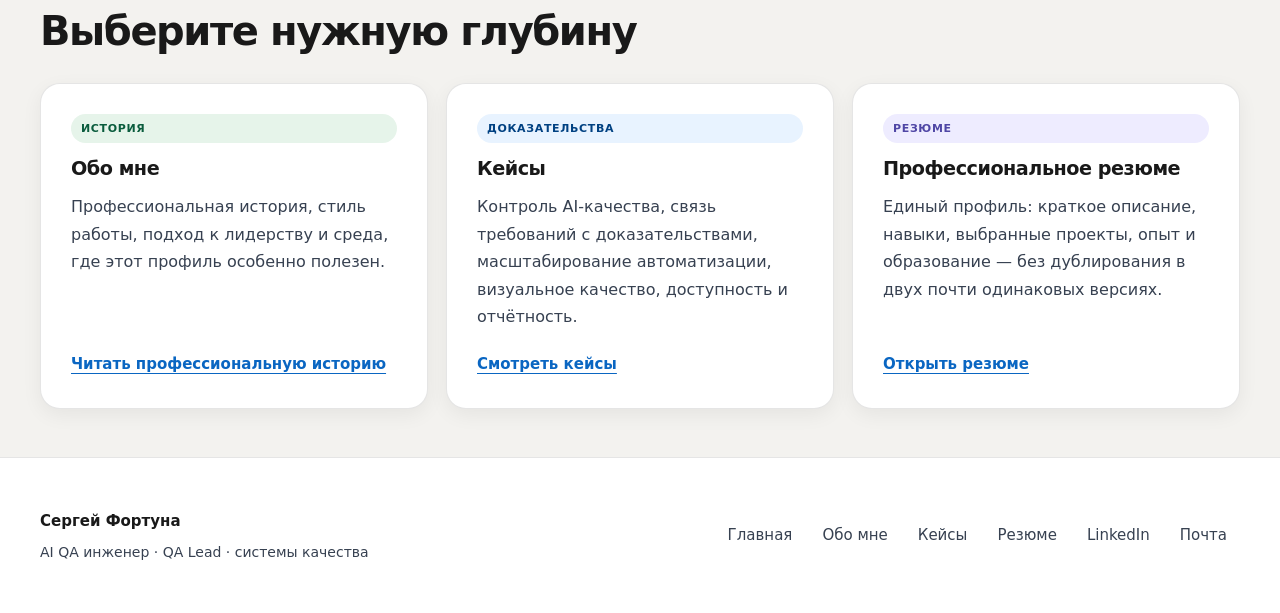
==== commit 4357d849: "Home deck: align card footer links; simplify RU CV hero lead - Add deck-cta flex layout so text-link" ====
--- a/docs/ru/index.html
+++ b/docs/ru/index.html
@@ -119,10 +119,10 @@
   <section>
     <div class="wrap">
       <div class="section-head"><div class="section-label">Куда идти дальше</div><h2>Выберите нужную глубину</h2></div>
-      <div class="grid-3">
-        <article class="card"><div class="tag tag-green" style="margin-bottom:14px">История</div><h3>Обо мне</h3><p>Профессиональная история, стиль работы, подход к лидерству и среда, где этот профиль особенно полезен.</p><div style="margin-top:18px"><a class="text-link" href="about.html">Читать профессиональную историю</a></div></article>
-        <article class="card"><div class="tag tag-sky" style="margin-bottom:14px">Доказательства</div><h3>Кейсы</h3><p>Контроль AI-качества, связь требований с доказательствами, масштабирование автоматизации, визуальное качество, доступность и отчётность.</p><div style="margin-top:18px"><a class="text-link" href="evidence.html">Смотреть кейсы</a></div></article>
-        <article class="card"><div class="tag tag-violet" style="margin-bottom:14px">Резюме</div><h3>Профессиональное резюме</h3><p>Единый профиль: краткое описание, навыки, выбранные проекты, опыт и образование — без дублирования в двух почти одинаковых версиях.</p><div style="margin-top:18px"><a class="text-link" href="cv.html">Открыть резюме</a></div></article>
+      <div class="grid-3 deck-cta">
+        <article class="card"><div class="tag tag-green" style="margin-bottom:14px">История</div><h3>Обо мне</h3><p>Профессиональная история, стиль работы, подход к лидерству и среда, где этот профиль особенно полезен.</p><div><a class="text-link" href="about.html">Читать профессиональную историю</a></div></article>
+        <article class="card"><div class="tag tag-sky" style="margin-bottom:14px">Доказательства</div><h3>Кейсы</h3><p>Контроль AI-качества, связь требований с доказательствами, масштабирование автоматизации, визуальное качество, доступность и отчётность.</p><div><a class="text-link" href="evidence.html">Смотреть кейсы</a></div></article>
+        <article class="card"><div class="tag tag-violet" style="margin-bottom:14px">Резюме</div><h3>Профессиональное резюме</h3><p>Единый профиль: краткое описание, навыки, выбранные проекты, опыт и образование — без дублирования в двух почти одинаковых версиях.</p><div><a class="text-link" href="cv.html">Открыть резюме</a></div></article>
       </div>
     </div>
   </section>
--- a/docs/styles.css
+++ b/docs/styles.css
@@ -328,6 +328,23 @@
 .grid-2 { display: grid; grid-template-columns: repeat(2,1fr); gap: 18px; }
 .grid-3 { display: grid; grid-template-columns: repeat(3,1fr); gap: 18px; }
 .grid-4 { display: grid; grid-template-columns: repeat(4,1fr); gap: 18px; }
+
+/* Three-up cards with footer links aligned on one baseline (home “next steps”) */
+.deck-cta {
+  align-items: stretch;
+}
+.deck-cta > .card {
+  display: flex;
+  flex-direction: column;
+  height: 100%;
+}
+.deck-cta > .card > div:last-child {
+  margin-top: auto;
+  padding-top: 18px;
+}
+.deck-cta .text-link {
+  margin-top: 0;
+}
 /* First column caps at readable heading width so labels + titles do not float in empty space on wide viewports */
 .two-col { display: grid; grid-template-columns: minmax(240px, min(36ch, 420px)) minmax(0, 1fr); gap: 22px; align-items: start; }
 
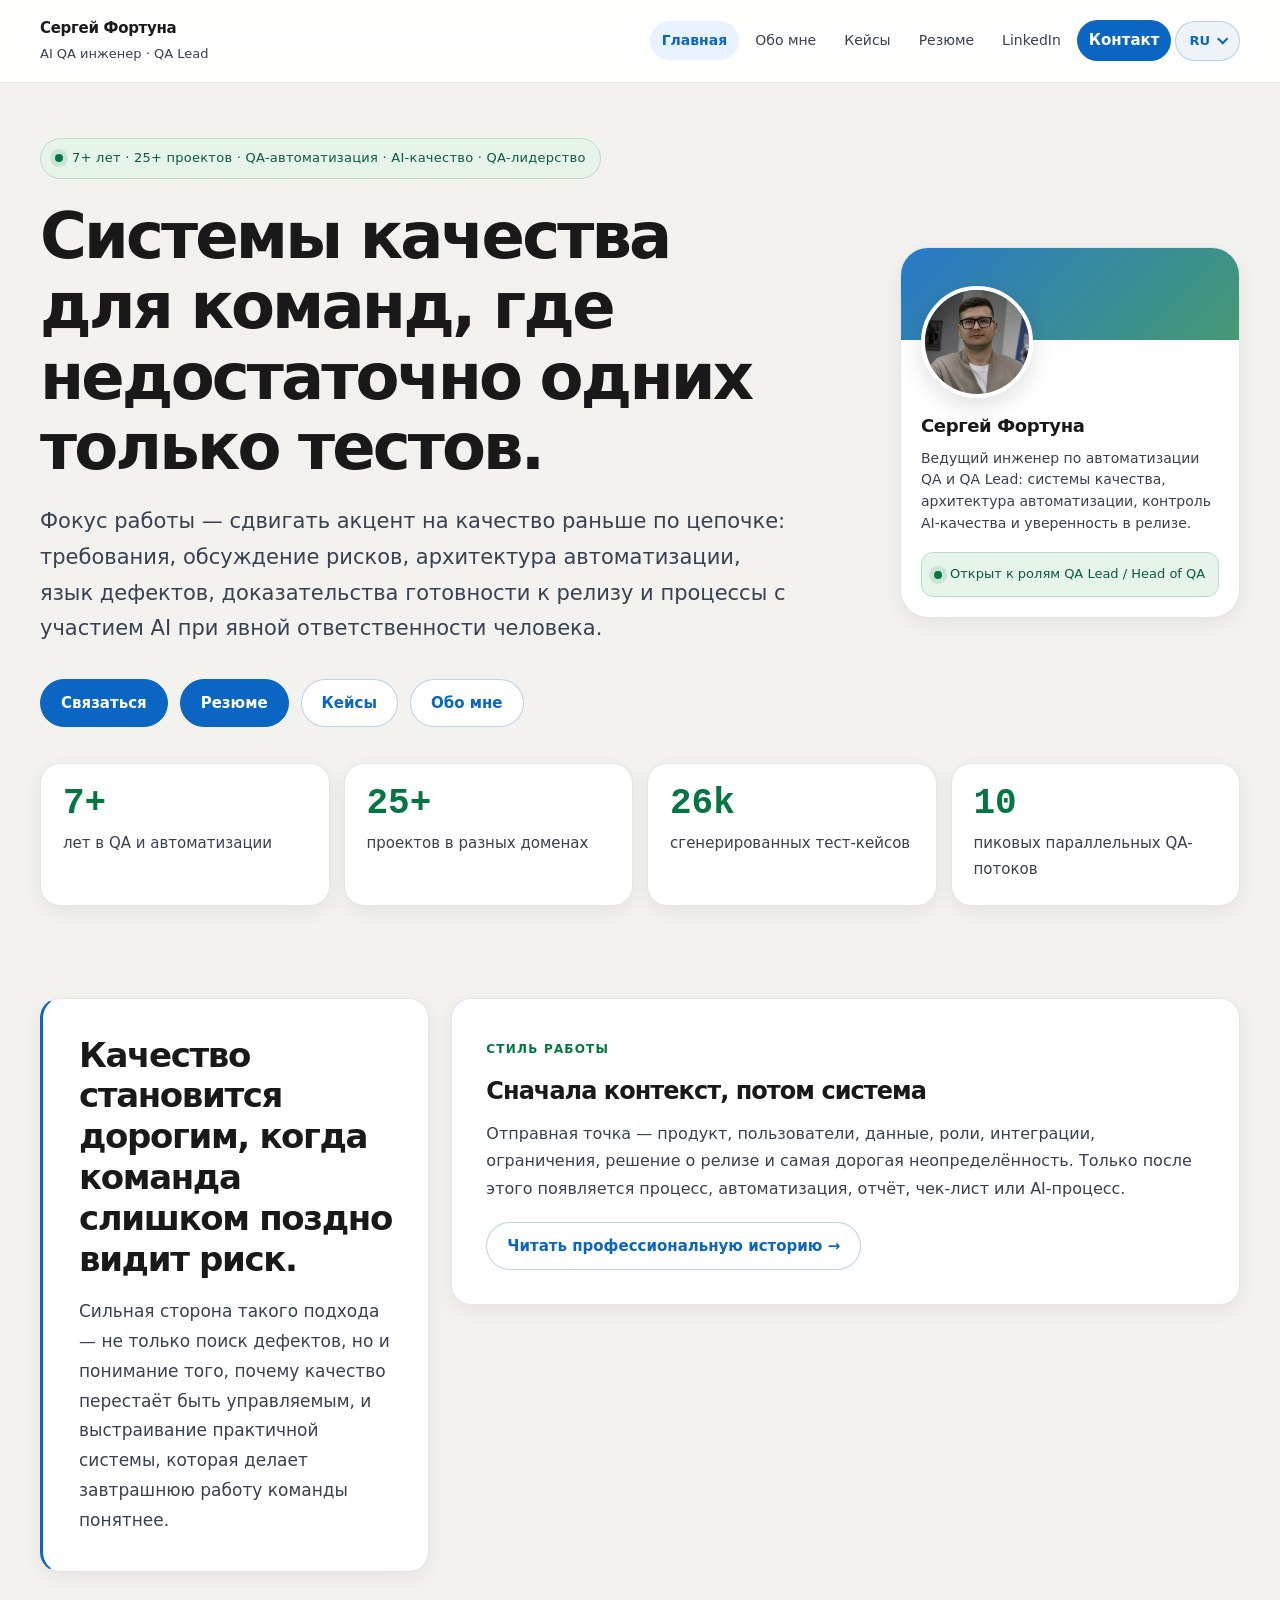
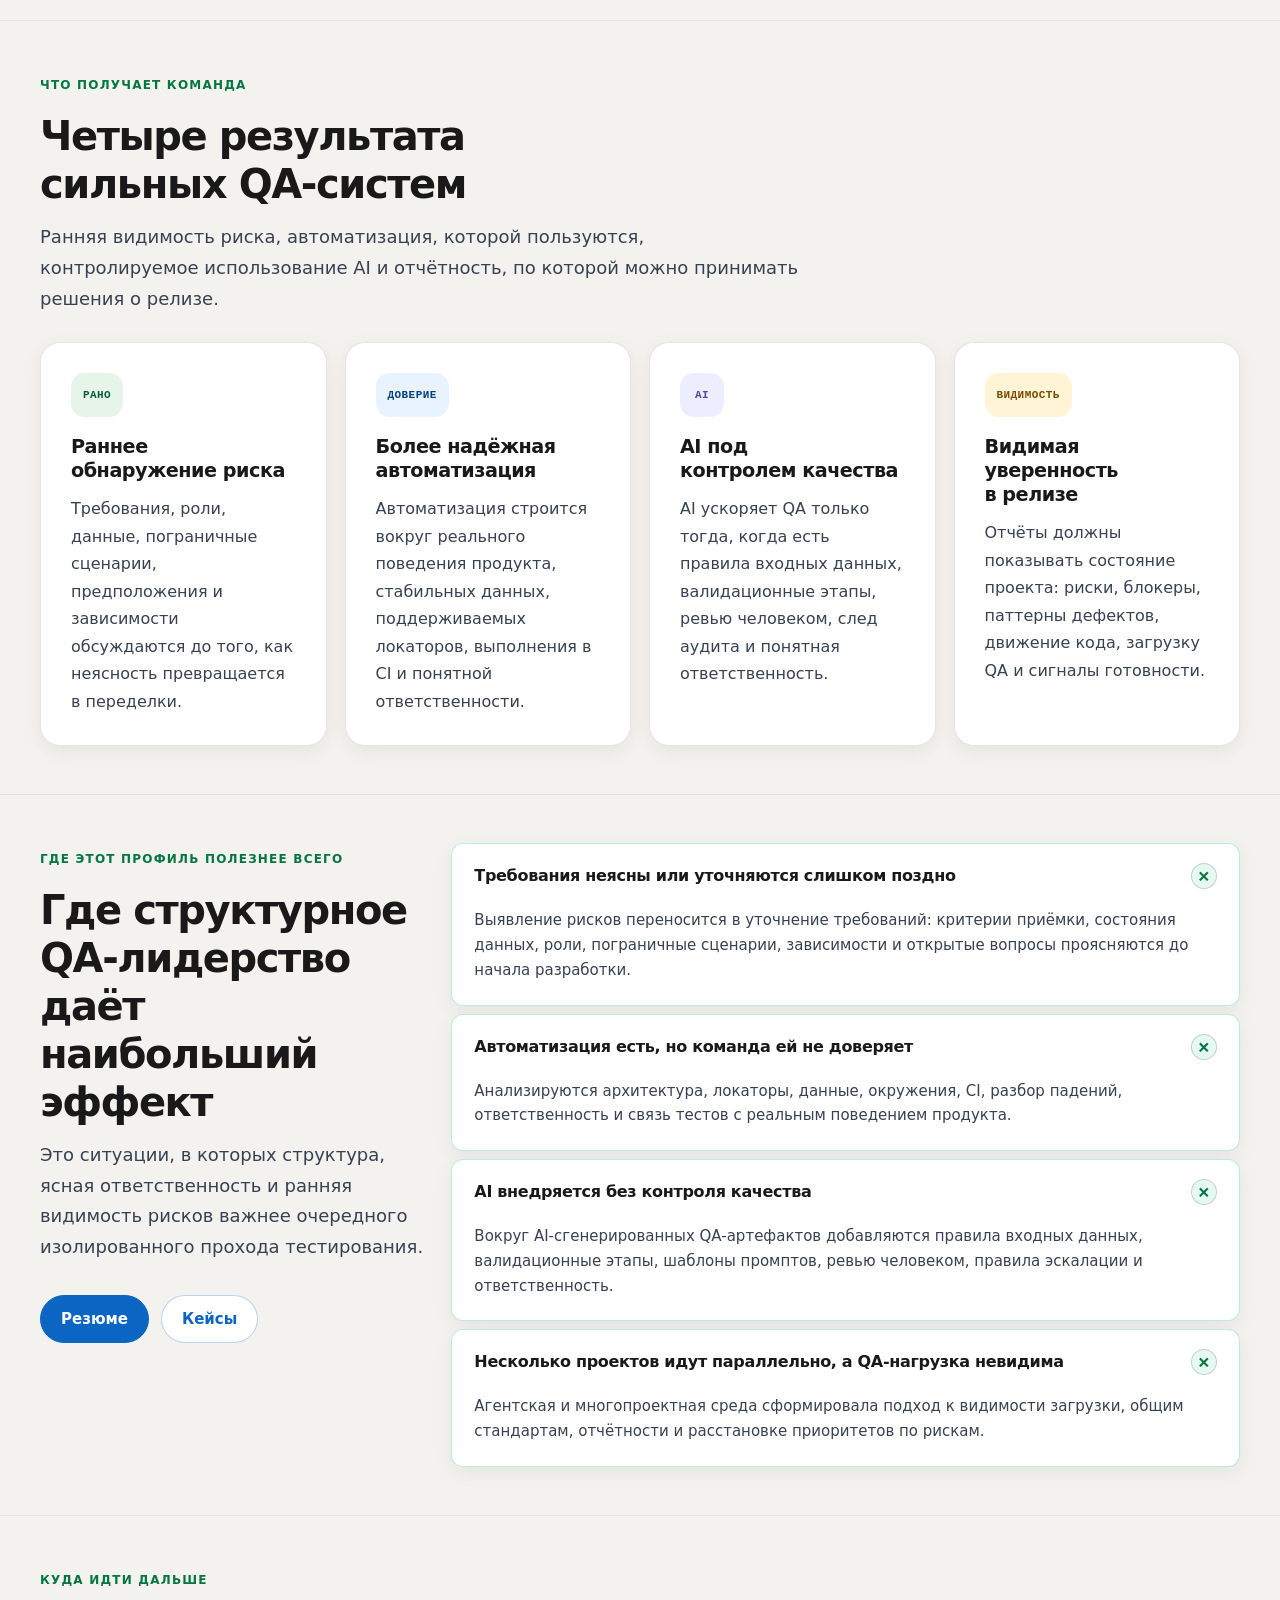
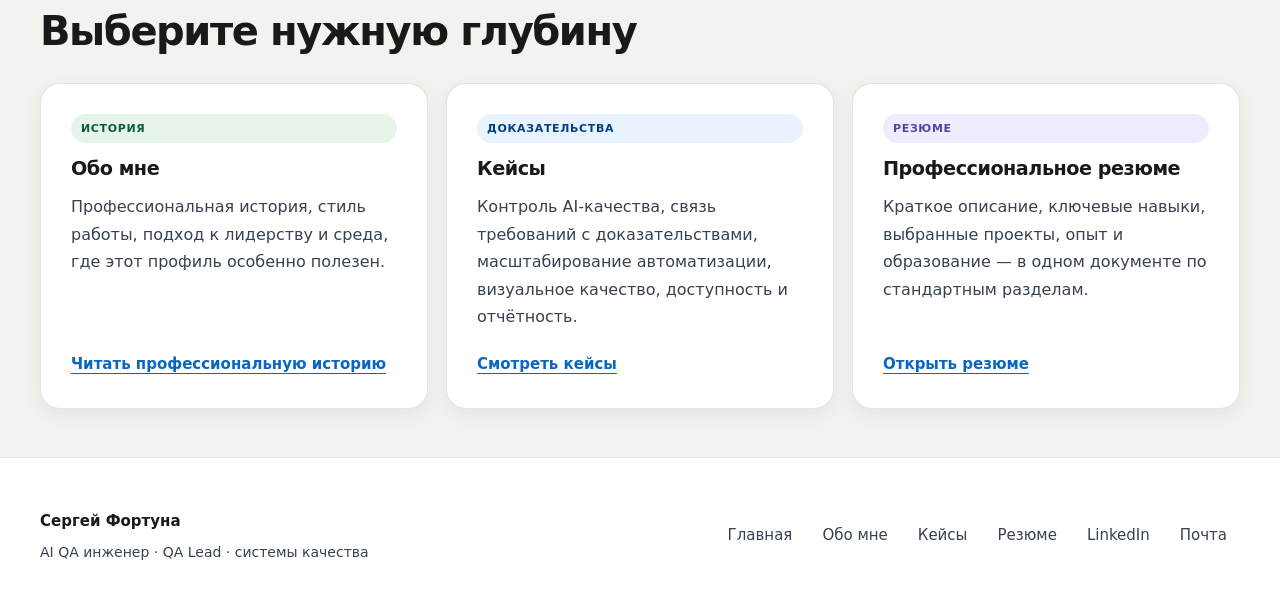
==== commit e463b801: "RU CV/index: replace meta copy about duplicate versions with recruiter-facing leads Co-authored-by: " ====
--- a/docs/ru/index.html
+++ b/docs/ru/index.html
@@ -122,7 +122,7 @@
       <div class="grid-3 deck-cta">
         <article class="card"><div class="tag tag-green" style="margin-bottom:14px">История</div><h3>Обо мне</h3><p>Профессиональная история, стиль работы, подход к лидерству и среда, где этот профиль особенно полезен.</p><div><a class="text-link" href="about.html">Читать профессиональную историю</a></div></article>
         <article class="card"><div class="tag tag-sky" style="margin-bottom:14px">Доказательства</div><h3>Кейсы</h3><p>Контроль AI-качества, связь требований с доказательствами, масштабирование автоматизации, визуальное качество, доступность и отчётность.</p><div><a class="text-link" href="evidence.html">Смотреть кейсы</a></div></article>
-        <article class="card"><div class="tag tag-violet" style="margin-bottom:14px">Резюме</div><h3>Профессиональное резюме</h3><p>Единый профиль: краткое описание, навыки, выбранные проекты, опыт и образование — без дублирования в двух почти одинаковых версиях.</p><div><a class="text-link" href="cv.html">Открыть резюме</a></div></article>
+        <article class="card"><div class="tag tag-violet" style="margin-bottom:14px">Резюме</div><h3>Профессиональное резюме</h3><p>Краткое описание, ключевые навыки, выбранные проекты, опыт и образование — в одном документе по стандартным разделам.</p><div><a class="text-link" href="cv.html">Открыть резюме</a></div></article>
       </div>
     </div>
   </section>
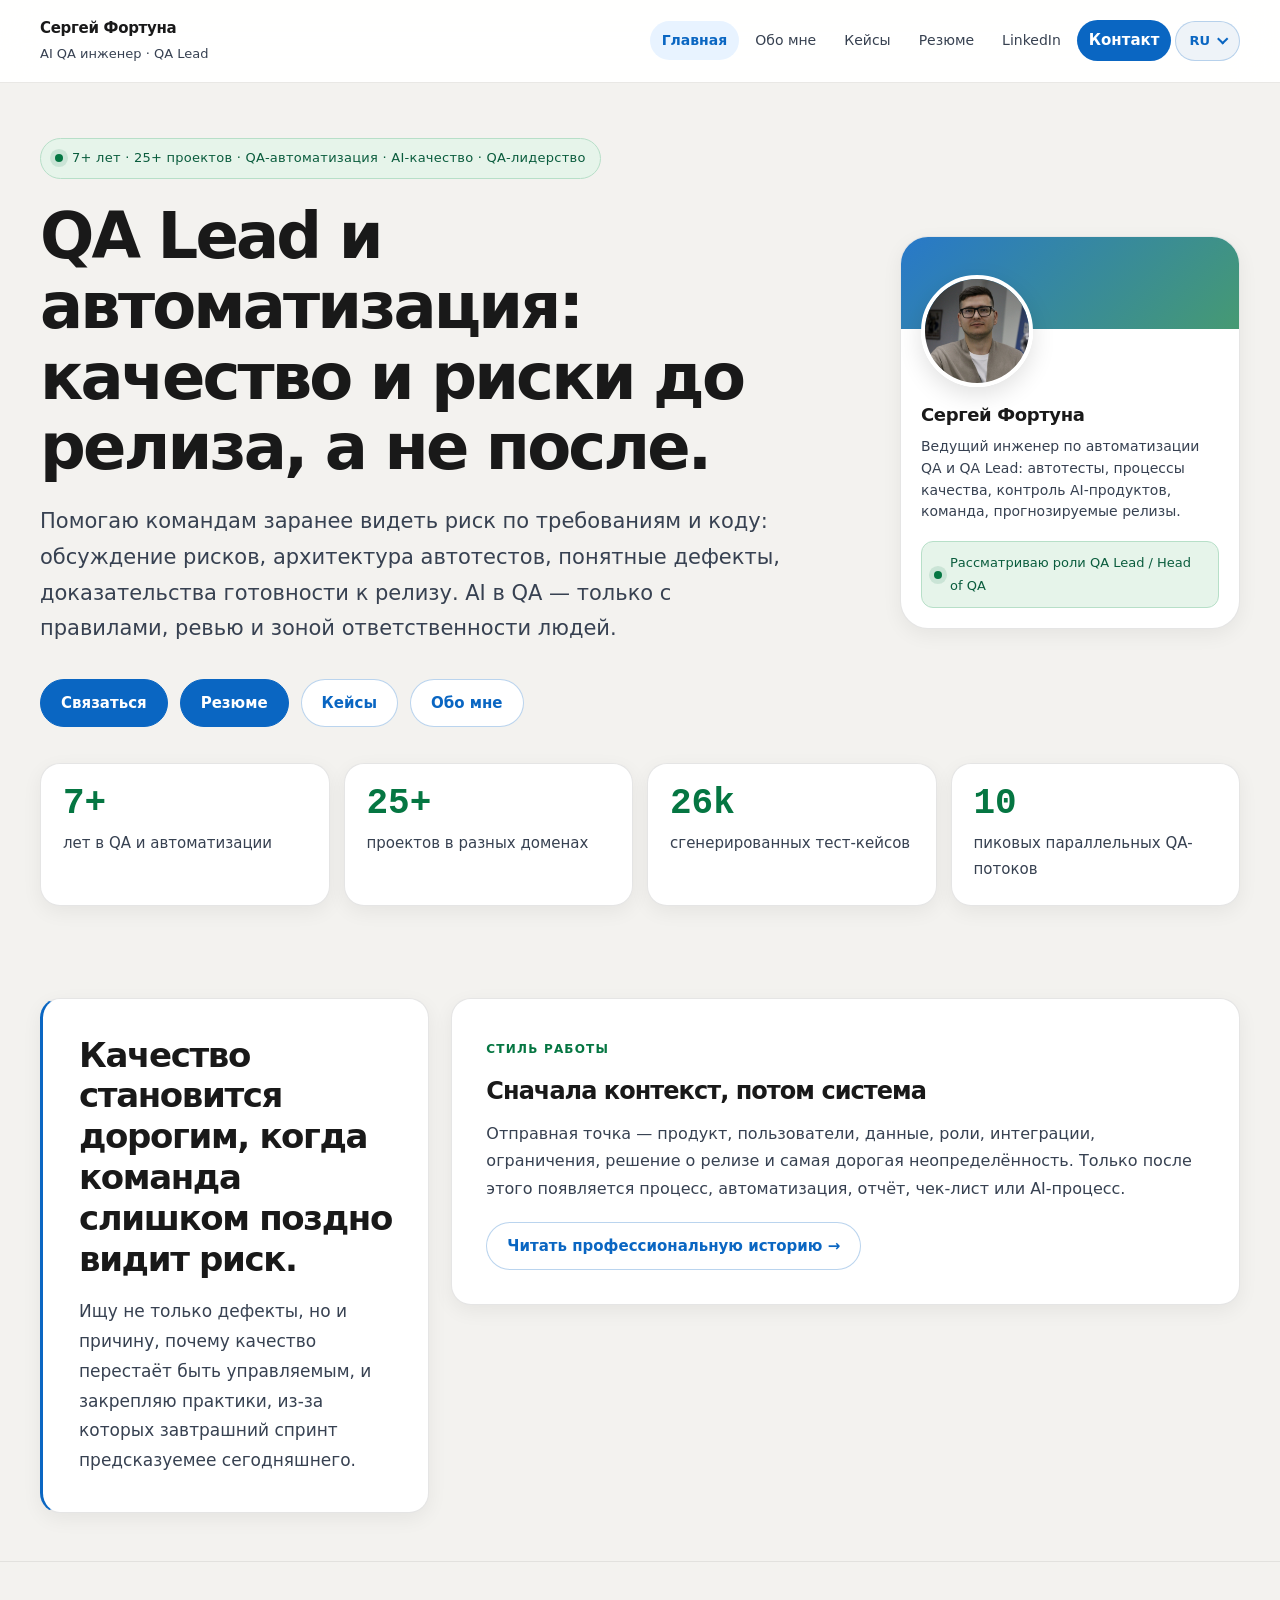
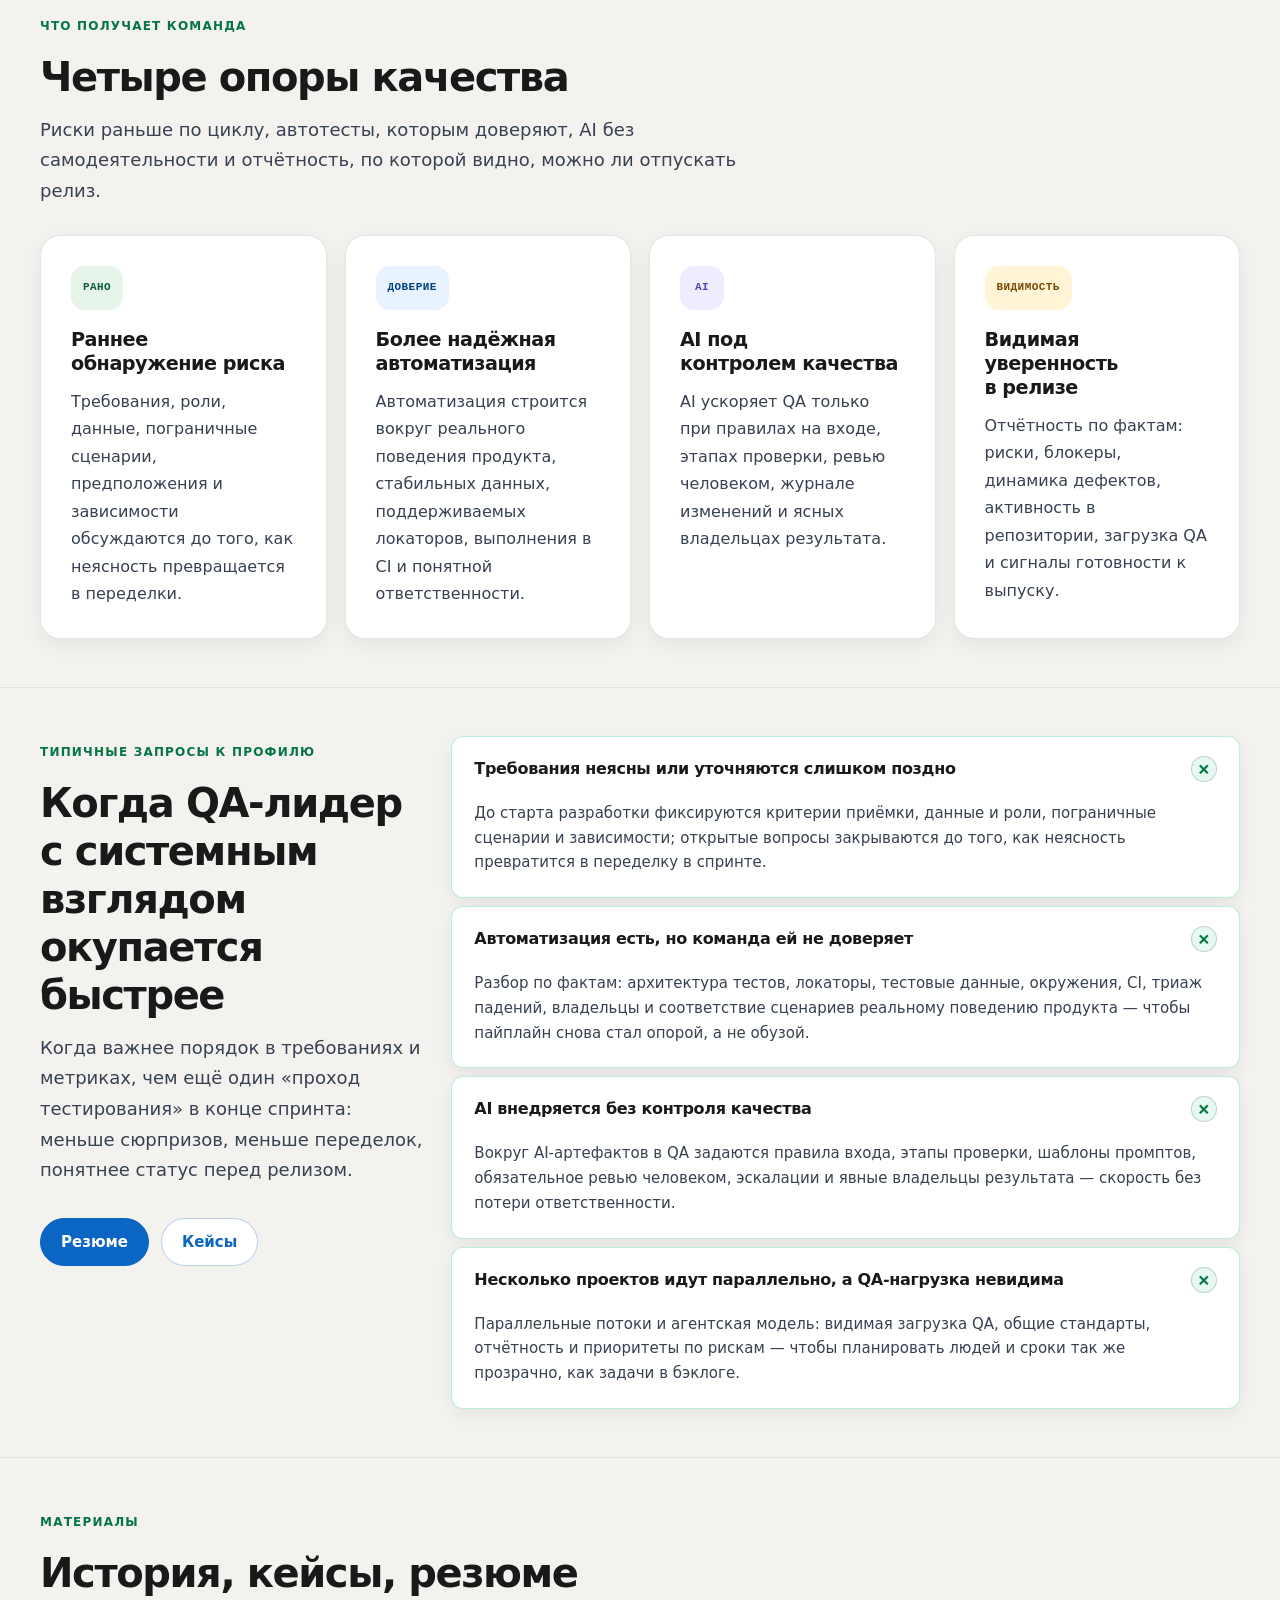
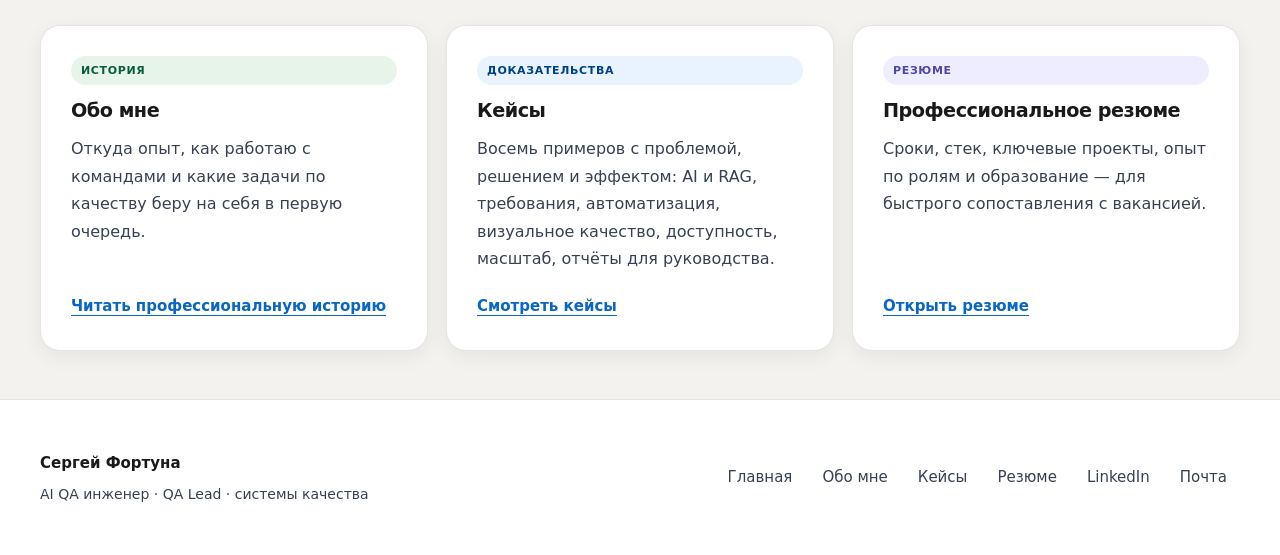
==== commit 5ed93556: "RU site copy: clearer HR-facing phrasing on all pages Tighten hero cards, about lead and fit section" ====
--- a/docs/ru/index.html
+++ b/docs/ru/index.html
@@ -49,8 +49,8 @@
     <div class="wrap hero-grid">
       <div>
         <div class="eyebrow"><span class="dot"></span>7+ лет · 25+ проектов · QA-автоматизация · AI-качество · QA-лидерство</div>
-        <h1>Системы качества для команд, где недостаточно одних только тестов.</h1>
-        <p class="lead">Фокус работы — сдвигать акцент на качество раньше по цепочке: требования, обсуждение рисков, архитектура автоматизации, язык дефектов, доказательства готовности к релизу и процессы с участием AI при явной ответственности человека.</p>
+        <h1>QA Lead и автоматизация: качество и риски до релиза, а не после.</h1>
+        <p class="lead">Помогаю командам заранее видеть риск по требованиям и коду: обсуждение рисков, архитектура автотестов, понятные дефекты, доказательства готовности к релизу. AI в QA — только с правилами, ревью и зоной ответственности людей.</p>
         <div class="hero-actions">
           <a class="btn btn-primary" href="about.html#contact">Связаться</a>
           <a class="btn btn-sky" href="cv.html">Резюме</a>
@@ -63,8 +63,8 @@
           <img src="../assets/profile.png" alt="Сергей Фортуна — QA Lead">
           <div class="profile-meta">
             <strong>Сергей Фортуна</strong>
-            <p>Ведущий инженер по автоматизации QA и QA Lead: системы качества, архитектура автоматизации, контроль AI-качества и уверенность в релизе.</p>
-            <div class="profile-availability"><span class="dot"></span>Открыт к ролям QA Lead / Head of QA</div>
+            <p>Ведущий инженер по автоматизации QA и QA Lead: автотесты, процессы качества, контроль AI-продуктов, команда, прогнозируемые релизы.</p>
+            <div class="profile-availability"><span class="dot"></span>Рассматриваю роли QA Lead / Head of QA</div>
           </div>
         </div>
       </aside>
@@ -81,7 +81,7 @@
     <div class="wrap two-col">
       <div class="quote-block">
         <p class="quote-text">Качество становится дорогим, когда команда слишком поздно видит риск.</p>
-        <p class="quote-sub">Сильная сторона такого подхода — не только поиск дефектов, но и понимание того, почему качество перестаёт быть управляемым, и выстраивание практичной системы, которая делает завтрашнюю работу команды понятнее.</p>
+        <p class="quote-sub">Ищу не только дефекты, но и причину, почему качество перестаёт быть управляемым, и закрепляю практики, из‑за которых завтрашний спринт предсказуемее сегодняшнего.</p>
       </div>
       <div class="panel">
         <div class="section-label">Стиль работы</div>
@@ -94,35 +94,35 @@
 
   <section>
     <div class="wrap">
-      <div class="section-head"><div class="section-label">Что получает команда</div><h2>Четыре результата сильных QA-систем</h2><p>Ранняя видимость риска, автоматизация, которой пользуются, контролируемое использование AI и отчётность, по которой можно принимать решения о релизе.</p></div>
+      <div class="section-head"><div class="section-label">Что получает команда</div><h2>Четыре опоры качества</h2><p>Риски раньше по циклу, автотесты, которым доверяют, AI без самодеятельности и отчётность, по которой видно, можно ли отпускать релиз.</p></div>
       <div class="grid-4">
         <article class="card"><div class="card-icon icon-green">РАНО</div><h3>Раннее обнаружение риска</h3><p>Требования, роли, данные, пограничные сценарии, предположения и зависимости обсуждаются до того, как неясность превращается в переделки.</p></article>
         <article class="card"><div class="card-icon icon-sky">ДОВЕРИЕ</div><h3>Более надёжная автоматизация</h3><p>Автоматизация строится вокруг реального поведения продукта, стабильных данных, поддерживаемых локаторов, выполнения в CI и понятной ответственности.</p></article>
-        <article class="card"><div class="card-icon icon-violet">AI</div><h3>AI под контролем качества</h3><p>AI ускоряет QA только тогда, когда есть правила входных данных, валидационные этапы, ревью человеком, след аудита и понятная ответственность.</p></article>
-        <article class="card"><div class="card-icon icon-amber">ВИДИМОСТЬ</div><h3>Видимая уверенность в релизе</h3><p>Отчёты должны показывать состояние проекта: риски, блокеры, паттерны дефектов, движение кода, загрузку QA и сигналы готовности.</p></article>
+        <article class="card"><div class="card-icon icon-violet">AI</div><h3>AI под контролем качества</h3><p>AI ускоряет QA только при правилах на входе, этапах проверки, ревью человеком, журнале изменений и ясных владельцах результата.</p></article>
+        <article class="card"><div class="card-icon icon-amber">ВИДИМОСТЬ</div><h3>Видимая уверенность в релизе</h3><p>Отчётность по фактам: риски, блокеры, динамика дефектов, активность в репозитории, загрузка QA и сигналы готовности к выпуску.</p></article>
       </div>
     </div>
   </section>
 
   <section>
     <div class="wrap two-col">
-      <div><div class="section-head"><div class="section-label">Где этот профиль полезнее всего</div><h2>Где структурное QA-лидерство даёт наибольший эффект</h2><p>Это ситуации, в которых структура, ясная ответственность и ранняя видимость рисков важнее очередного изолированного прохода тестирования.</p></div><div class="hero-actions"><a class="btn btn-primary" href="cv.html">Резюме</a><a class="btn" href="evidence.html">Кейсы</a></div></div>
+      <div><div class="section-head"><div class="section-label">Типичные запросы к профилю</div><h2>Когда QA-лидер с системным взглядом окупается быстрее</h2><p>Когда важнее порядок в требованиях и метриках, чем ещё один «проход тестирования» в конце спринта: меньше сюрпризов, меньше переделок, понятнее статус перед релизом.</p></div><div class="hero-actions"><a class="btn btn-primary" href="cv.html">Резюме</a><a class="btn" href="evidence.html">Кейсы</a></div></div>
       <div class="accordion">
-        <div class="accordion-item open"><button class="accordion-trigger" type="button"><span>Требования неясны или уточняются слишком поздно</span><span class="acc-icon">+</span></button><div class="accordion-content">Выявление рисков переносится в уточнение требований: критерии приёмки, состояния данных, роли, пограничные сценарии, зависимости и открытые вопросы проясняются до начала разработки.</div></div>
-        <div class="accordion-item open"><button class="accordion-trigger" type="button"><span>Автоматизация есть, но команда ей не доверяет</span><span class="acc-icon">+</span></button><div class="accordion-content">Анализируются архитектура, локаторы, данные, окружения, CI, разбор падений, ответственность и связь тестов с реальным поведением продукта.</div></div>
-        <div class="accordion-item open"><button class="accordion-trigger" type="button"><span>AI внедряется без контроля качества</span><span class="acc-icon">+</span></button><div class="accordion-content">Вокруг AI-сгенерированных QA-артефактов добавляются правила входных данных, валидационные этапы, шаблоны промптов, ревью человеком, правила эскалации и ответственность.</div></div>
-        <div class="accordion-item open"><button class="accordion-trigger" type="button"><span>Несколько проектов идут параллельно, а QA-нагрузка невидима</span><span class="acc-icon">+</span></button><div class="accordion-content">Агентская и многопроектная среда сформировала подход к видимости загрузки, общим стандартам, отчётности и расстановке приоритетов по рискам.</div></div>
+        <div class="accordion-item open"><button class="accordion-trigger" type="button"><span>Требования неясны или уточняются слишком поздно</span><span class="acc-icon">+</span></button><div class="accordion-content">До старта разработки фиксируются критерии приёмки, данные и роли, пограничные сценарии и зависимости; открытые вопросы закрываются до того, как неясность превратится в переделку в спринте.</div></div>
+        <div class="accordion-item open"><button class="accordion-trigger" type="button"><span>Автоматизация есть, но команда ей не доверяет</span><span class="acc-icon">+</span></button><div class="accordion-content">Разбор по фактам: архитектура тестов, локаторы, тестовые данные, окружения, CI, триаж падений, владельцы и соответствие сценариев реальному поведению продукта — чтобы пайплайн снова стал опорой, а не обузой.</div></div>
+        <div class="accordion-item open"><button class="accordion-trigger" type="button"><span>AI внедряется без контроля качества</span><span class="acc-icon">+</span></button><div class="accordion-content">Вокруг AI-артефактов в QA задаются правила входа, этапы проверки, шаблоны промптов, обязательное ревью человеком, эскалации и явные владельцы результата — скорость без потери ответственности.</div></div>
+        <div class="accordion-item open"><button class="accordion-trigger" type="button"><span>Несколько проектов идут параллельно, а QA-нагрузка невидима</span><span class="acc-icon">+</span></button><div class="accordion-content">Параллельные потоки и агентская модель: видимая загрузка QA, общие стандарты, отчётность и приоритеты по рискам — чтобы планировать людей и сроки так же прозрачно, как задачи в бэклоге.</div></div>
       </div>
     </div>
   </section>
 
   <section>
     <div class="wrap">
-      <div class="section-head"><div class="section-label">Куда идти дальше</div><h2>Выберите нужную глубину</h2></div>
+      <div class="section-head"><div class="section-label">Материалы</div><h2>История, кейсы, резюме</h2></div>
       <div class="grid-3 deck-cta">
-        <article class="card"><div class="tag tag-green" style="margin-bottom:14px">История</div><h3>Обо мне</h3><p>Профессиональная история, стиль работы, подход к лидерству и среда, где этот профиль особенно полезен.</p><div><a class="text-link" href="about.html">Читать профессиональную историю</a></div></article>
-        <article class="card"><div class="tag tag-sky" style="margin-bottom:14px">Доказательства</div><h3>Кейсы</h3><p>Контроль AI-качества, связь требований с доказательствами, масштабирование автоматизации, визуальное качество, доступность и отчётность.</p><div><a class="text-link" href="evidence.html">Смотреть кейсы</a></div></article>
-        <article class="card"><div class="tag tag-violet" style="margin-bottom:14px">Резюме</div><h3>Профессиональное резюме</h3><p>Краткое описание, ключевые навыки, выбранные проекты, опыт и образование — в одном документе по стандартным разделам.</p><div><a class="text-link" href="cv.html">Открыть резюме</a></div></article>
+        <article class="card"><div class="tag tag-green" style="margin-bottom:14px">История</div><h3>Обо мне</h3><p>Откуда опыт, как работаю с командами и какие задачи по качеству беру на себя в первую очередь.</p><div><a class="text-link" href="about.html">Читать профессиональную историю</a></div></article>
+        <article class="card"><div class="tag tag-sky" style="margin-bottom:14px">Доказательства</div><h3>Кейсы</h3><p>Восемь примеров с проблемой, решением и эффектом: AI и RAG, требования, автоматизация, визуальное качество, доступность, масштаб, отчёты для руководства.</p><div><a class="text-link" href="evidence.html">Смотреть кейсы</a></div></article>
+        <article class="card"><div class="tag tag-violet" style="margin-bottom:14px">Резюме</div><h3>Профессиональное резюме</h3><p>Сроки, стек, ключевые проекты, опыт по ролям и образование — для быстрого сопоставления с вакансией.</p><div><a class="text-link" href="cv.html">Открыть резюме</a></div></article>
       </div>
     </div>
   </section>
